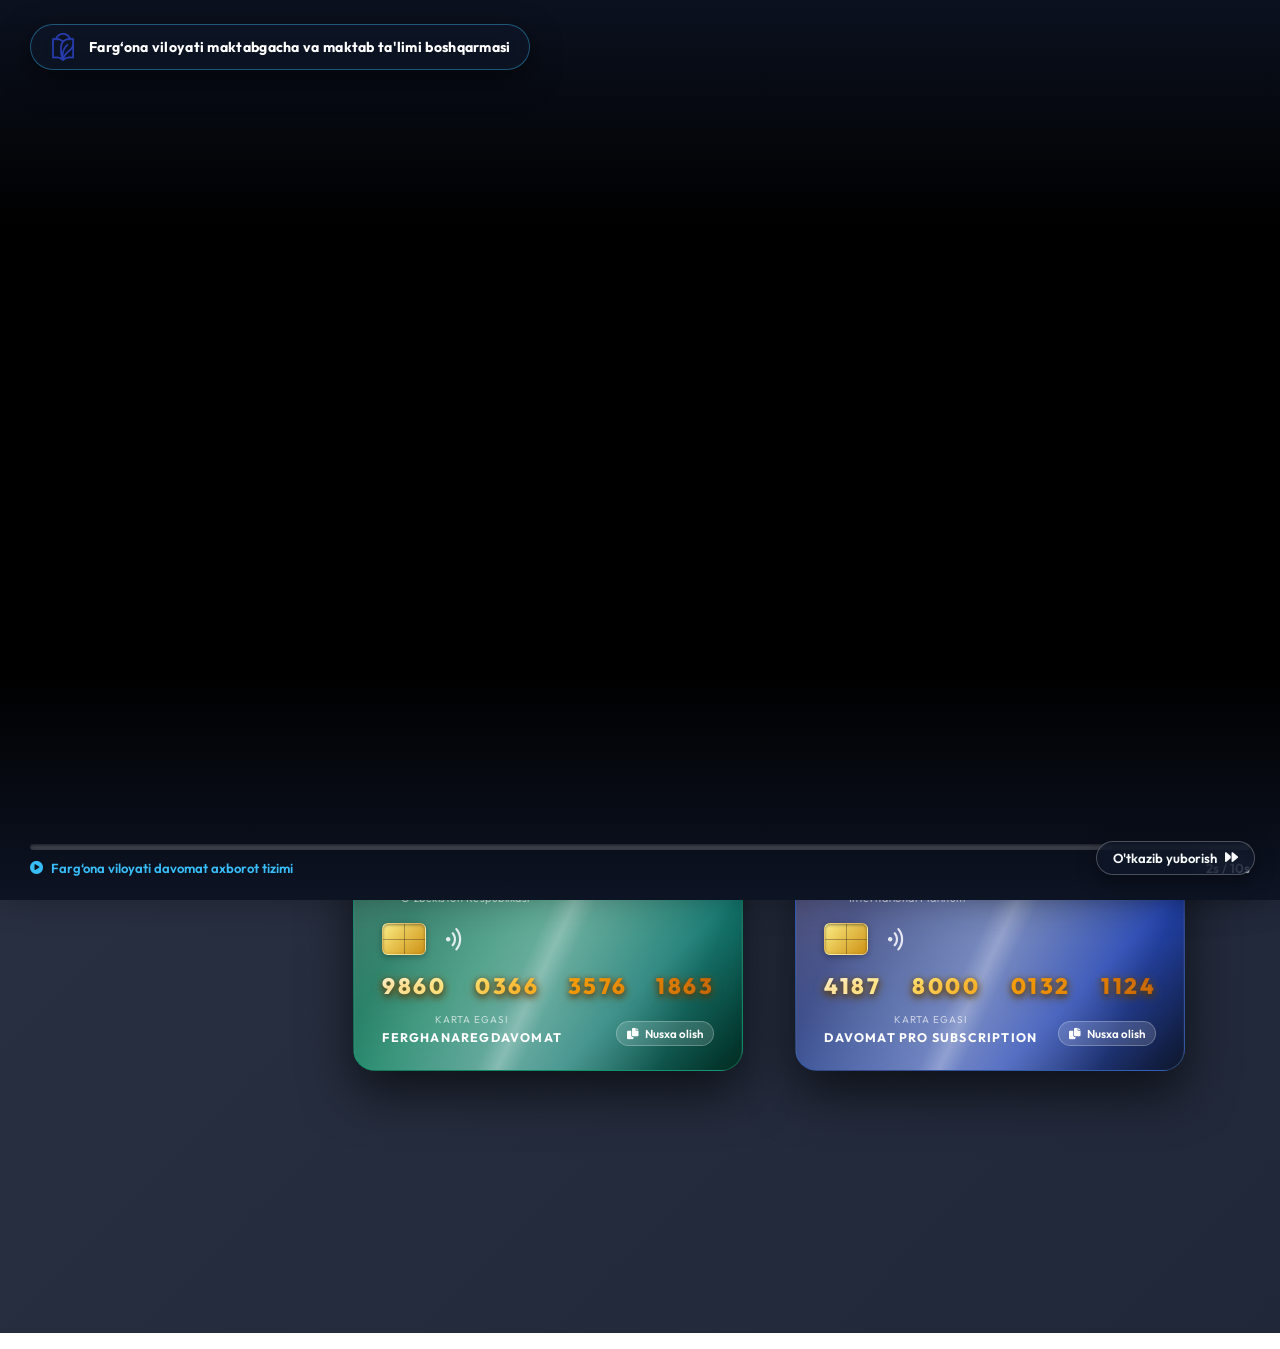
==== dashboard/index.html @ 22a769fe "Add files via upload" ====
<!DOCTYPE html>
<html lang="uz">

<head>
    <script src="https://telegram.org/js/telegram-web-app.js"></script>
    <script>(function(){if(localStorage.getItem('theme')==='light'){document.documentElement.classList.add('light-mode');}})();</script>
    <meta charset="UTF-8">
    <meta name="viewport" content="width=device-width, initial-scale=1.0">
    <title>Bosh sahifa - Farg‘ona VMMTB Davomat</title>
    <link rel="stylesheet" href="style.css?v=2.2">
    <link rel="manifest" href="manifest.json">
    <link href="https://fonts.googleapis.com/css2?family=Outfit:wght@300;400;600&display=swap" rel="stylesheet">
    <link rel="stylesheet" href="https://cdnjs.cloudflare.com/ajax/libs/font-awesome/6.0.0/css/all.min.css">
    <style>
        .hero-section {
            padding: 4rem 2rem;
            text-align: center;
            max-width: 1000px;
            margin: 0 auto;
        }

        .hero-title {
            font-size: 2.8rem;
            font-weight: 700;
            margin-bottom: 1.5rem;
            background: linear-gradient(135deg, var(--primary) 0%, #818cf8 100%);
            -webkit-background-clip: text;
            background-clip: text;
            -webkit-text-fill-color: transparent;
        }

        .hero-desc {
            font-size: 1.1rem;
            color: #94a3b8;
            max-width: 700px;
            margin: 0 auto 3rem;
            line-height: 1.6;
        }

        .action-cards {
            display: grid;
            grid-template-columns: repeat(auto-fit, minmax(300px, 1fr));
            gap: 2rem;
            margin-top: 2rem;
        }

        .card {
            background: rgba(255, 255, 255, 0.03);
            backdrop-filter: blur(20px);
            border: 1px solid rgba(255, 255, 255, 0.1);
            border-radius: 24px;
            padding: 2.5rem;
            text-decoration: none;
            color: white;
            transition: all 0.3s cubic-bezier(0.4, 0, 0.2, 1);
            display: flex;
            flex-direction: column;
            align-items: center;
            gap: 1.5rem;
        }

        .card:hover {
            transform: translateY(-10px);
            background: rgba(99, 102, 241, 0.1);
            border-color: #6366f1;
            box-shadow: 0 20px 40px rgba(0, 0, 0, 0.4);
        }

        .card i {
            font-size: 3rem;
            color: #6366f1;
        }

        .card h3 {
            font-size: 1.4rem;
        }

        .card p {
            font-size: 0.9rem;
            color: #94a3b8;
            text-align: center;
        }

        .btn-start {
            margin-top: auto;
            background: #6366f1;
            padding: 10px 20px;
            border-radius: 12px;
            font-weight: 600;
            font-size: 0.9rem;
        }

        /* 2026-2027 Academic Year Banner */
        .welcome-banner-container {
            max-width: 1050px;
            margin: 25px auto 10px;
            padding: 0 20px;
            position: relative;
            z-index: 10;
        }

        .welcome-banner {
            background: linear-gradient(135deg, rgba(30, 27, 75, 0.9) 0%, rgba(49, 46, 129, 0.85) 50%, rgba(88, 28, 135, 0.9) 100%);
            border: 1px solid rgba(168, 85, 247, 0.45);
            border-radius: 24px;
            padding: 26px 34px;
            display: flex;
            align-items: center;
            justify-content: space-between;
            gap: 25px;
            box-shadow: 0 20px 40px -15px rgba(99, 102, 241, 0.45), inset 0 1px 0 rgba(255, 255, 255, 0.2);
            backdrop-filter: blur(20px);
            -webkit-backdrop-filter: blur(20px);
            position: relative;
            overflow: hidden;
            animation: pulseGlow 4s ease-in-out infinite alternate;
        }

        .welcome-banner::before {
            content: '';
            position: absolute;
            top: -50%;
            left: -50%;
            width: 200%;
            height: 200%;
            background: radial-gradient(circle at center, rgba(236, 72, 153, 0.15) 0%, transparent 60%);
            pointer-events: none;
            z-index: 0;
        }

        @keyframes pulseGlow {
            0% {
                box-shadow: 0 20px 40px -15px rgba(99, 102, 241, 0.35);
                border-color: rgba(168, 85, 247, 0.45);
            }
            100% {
                box-shadow: 0 25px 50px -10px rgba(236, 72, 153, 0.55);
                border-color: rgba(236, 72, 153, 0.65);
            }
        }

        .banner-left {
            flex: 1;
            position: relative;
            z-index: 1;
        }

        .banner-badge {
            display: inline-flex;
            align-items: center;
            gap: 8px;
            background: linear-gradient(135deg, #f59e0b 0%, #d97706 100%);
            color: #1e1b4b;
            font-weight: 800;
            font-size: 0.78rem;
            letter-spacing: 1px;
            text-transform: uppercase;
            padding: 5px 14px;
            border-radius: 999px;
            margin-bottom: 12px;
            box-shadow: 0 4px 14px rgba(245, 158, 11, 0.4);
        }

        .banner-title {
            font-size: 1.95rem;
            font-weight: 800;
            color: #ffffff;
            margin: 0 0 10px;
            line-height: 1.25;
            letter-spacing: -0.5px;
        }

        .banner-title .gradient-text {
            background: linear-gradient(135deg, #a78bfa 0%, #f472b6 50%, #facc15 100%);
            -webkit-background-clip: text;
            background-clip: text;
            -webkit-text-fill-color: transparent;
        }

        .banner-subtitle {
            color: #cbd5e1;
            font-size: 0.98rem;
            line-height: 1.6;
            margin: 0;
            max-width: 650px;
        }

        .banner-right {
            display: flex;
            flex-direction: column;
            align-items: flex-end;
            gap: 14px;
            position: relative;
            z-index: 1;
        }

        .banner-stat-box {
            display: flex;
            align-items: center;
            gap: 12px;
            background: rgba(255, 255, 255, 0.08);
            border: 1px solid rgba(255, 255, 255, 0.15);
            padding: 10px 18px;
            border-radius: 16px;
            backdrop-filter: blur(10px);
        }

        .banner-stat-box .stat-icon {
            width: 38px;
            height: 38px;
            border-radius: 10px;
            background: linear-gradient(135deg, #6366f1, #ec4899);
            display: flex;
            align-items: center;
            justify-content: center;
            font-size: 1.1rem;
            color: white;
        }

        .banner-stat-box .stat-info {
            display: flex;
            flex-direction: column;
        }

        .banner-stat-box .stat-val {
            font-size: 0.95rem;
            font-weight: 700;
            color: #ffffff;
        }

        .banner-stat-box .stat-lbl {
            font-size: 0.75rem;
            color: #94a3b8;
        }

        .banner-btn {
            display: inline-flex;
            align-items: center;
            gap: 10px;
            background: linear-gradient(135deg, #6366f1 0%, #8b5cf6 100%);
            color: white;
            padding: 12px 24px;
            border-radius: 14px;
            font-weight: 700;
            font-size: 0.92rem;
            text-decoration: none;
            transition: all 0.3s cubic-bezier(0.4, 0, 0.2, 1);
            box-shadow: 0 10px 20px rgba(99, 102, 241, 0.35);
            white-space: nowrap;
        }

        .banner-btn:hover {
            transform: translateY(-2px) scale(1.02);
            box-shadow: 0 15px 30px rgba(99, 102, 241, 0.5);
            background: linear-gradient(135deg, #4f46e5 0%, #7c3aed 100%);
        }

        @media (max-width: 860px) {
            .welcome-banner {
                flex-direction: column;
                align-items: flex-start;
                padding: 22px 20px;
                gap: 18px;
            }
            .banner-right {
                width: 100%;
                flex-direction: row;
                justify-content: space-between;
                align-items: center;
            }
            .banner-title {
                font-size: 1.55rem;
            }
        }

        @media (max-width: 540px) {
            .banner-right {
                flex-direction: column;
                align-items: stretch;
            }
            .banner-btn {
                justify-content: center;
            }
        }
    </style>
</head>

<body class="page-index">
    <!-- =========================================================================
         YOUTUBE INTRO SPLASH SCREEN (SERVER TRAFIGI 0 KB - YOUTUBE CLOUD STREAM)
         ========================================================================= -->
    <div id="appIntroSplash" class="app-intro-splash">
        <div class="splash-video-wrapper">
            <iframe id="splashIntroVideo" class="splash-intro-video" 
                src="https://www.youtube.com/embed/PCvIPMIHqHk?autoplay=1&mute=1&controls=0&loop=1&playlist=PCvIPMIHqHk&playsinline=1&rel=0&modestbranding=1&enablejsapi=1" 
                title="Farg'ona Davomat Video" 
                frameborder="0" 
                allow="accelerometer; autoplay; clipboard-write; encrypted-media; gyroscope; picture-in-picture; web-share" 
                referrerpolicy="strict-origin-when-cross-origin" 
                allowfullscreen>
            </iframe>
            
            <div class="splash-video-overlay">
                <div class="splash-video-header">
                    <div class="splash-vmmtb-pill">
                        <img src="assets/vmmtb_logo.png" onerror="this.src='../assets/vmmtb_logo.png'" alt="VMMTB" class="splash-pill-logo">
                        <span data-i18n="sidebar_org_title">Farg‘ona viloyati maktabgacha va maktab ta'limi boshqarmasi</span>
                    </div>
                    <div class="splash-controls-group">
                        <button type="button" class="splash-ctrl-btn splash-skip-btn" onclick="finishSplashScreen()" title="O'tkazib yuborish">
                            <span>O'tkazib yuborish</span> <i class="fas fa-forward"></i>
                        </button>
                    </div>
                </div>

                <div class="splash-video-footer">
                    <div class="splash-video-progress-track">
                        <div id="splashVideoProgressBar" class="splash-video-progress-bar"></div>
                    </div>
                    <div class="splash-video-status">
                        <span id="splashVideoStatusText"><i class="fas fa-play-circle"></i> Farg‘ona viloyati davomat axborot tizimi</span>
                        <span id="splashVideoTimerText">0s / 10s</span>
                    </div>
                </div>
            </div>
        </div>
    </div>
    <!-- 1. FULL-WIDTH TOP NAVBAR (FULL SCREEN WIDTH) -->
        <!-- 1. TOP HEADER (68px) -->
        <!-- 1. TOP HEADER (68px, NO 3-LINES HAMBURGER) -->
    <header class="app-top-header" id="appTopHeader">
        <div class="top-header-left">
            <a href="index.html" class="header-brand">
                <img src="assets/logo.png" onerror="this.src='../assets/logo.png'" alt="Logo" class="header-logo">
                <div class="header-brand-info">
                    <span class="header-brand-title">DAVOMAT</span>
                    <span class="header-brand-sub">Farg‘ona VMMTB</span>
                </div>
            </a>
        </div>

        <div class="top-header-center">
            <div class="header-widget weather" id="weatherWidget"><i class="fas fa-cloud-sun"></i> <span>...</span></div>
            <div class="header-widget clock"><i class="fas fa-clock"></i> <span id="liveClock">00:00:00</span></div>
            <div class="header-widget countdown"><i class="fas fa-hourglass-half"></i> <span id="submissionTimer">00:00:00</span></div>
        </div>

        <div class="top-header-right">
            <!-- Bildirishnomalar (Notification Bell) -->
            <div class="notif-bell-container" id="notifBellContainer">
                <button class="notif-bell-btn" id="notifBellBtn" onclick="toggleNotifDropdown()" title="Bildirishnomalar">
                    <i class="fas fa-bell"></i>
                    <span class="notif-badge" id="notifBadge" style="display:none;"></span>
                </button>
                <div class="notif-dropdown" id="notifDropdown" style="display:none;">
                    <div class="notif-header">
                        <span><i class="fas fa-bullhorn" style="color:#818cf8; margin-right:6px;"></i> Bildirishnomalar</span>
                        <button class="notif-close-btn" onclick="closeNotifDropdown()">&times;</button>
                    </div>
                    <div class="notif-body" id="notifList">
                        <div class="notif-empty">Yangi xabarlar yo'q</div>
                    </div>
                </div>
            </div>
            <!-- 3 Languages Switcher: O‘zb (Lotin), Ўзб (Кирилл), Рус (Русский) -->
            <div class="lang-switcher">
                <button onclick="changeLang('uz')" class="lang-btn" id="uz_btn" title="O'zbekcha (Lotin)">O‘zb</button>
                <button onclick="changeLang('oz')" class="lang-btn" id="oz_btn" title="Ўзбекча (Кирилл)">Ўзб</button>
                <button onclick="changeLang('ru')" class="lang-btn" id="ru_btn" title="Русский">Рус</button>
            </div>
            <button onclick="toggleTheme()" class="theme-toggle-btn" title="Mavzu (Dark/Light)" style="background:rgba(255,255,255,0.08); border:none; color:#fff; width:38px; height:38px; border-radius:11px; cursor:pointer; display:flex; align-items:center; justify-content:center; transition:0.2s;">
                <i class="fas fa-moon"></i>
            </button>
            <div id="topHeaderAuthContainer">
                <a href="login.html" class="top-header-login-btn" id="topHeaderLoginBtn">
                    <i class="fas fa-sign-in-alt"></i> <span data-i18n="nav_login">Kirish</span>
                </a>
            </div>
        </div>
    </header>

    <!-- MOBILE BACKDROP -->
    <div class="mobile-sidebar-backdrop" id="mobileSidebarBackdrop" onclick="toggleSidebar()"></div>
    

    <!-- 2. SUB-HEADER LEFT SLIDEBAR (STARTS BELOW TOP HEADER) -->
        <!-- 2. SLIDEBAR / SIDEBAR -->
        <!-- FLOATING DOCK TOGGLE BUTTON (DOIMIY TURUVCHI SLIDEBAR TUGMASI) -->
    <button class="sidebar-floating-toggle-btn" id="sidebarFloatingBtn" onclick="toggleSidebar()" title="Menyuni ochish/yopish">
        <i class="fas fa-bars" id="sidebarFloatingIcon"></i>
    </button>

    <!-- 2. SLIDEBAR / SIDEBAR (NAVBARGA YOPISHMAGAN, AJRALIB TURUVCHI DOCK) -->
    <aside class="sidebar-slidebar" id="appSidebar">
        <!-- Slidebar Right Edge Collapse Button -->
        <button class="sidebar-edge-toggle-btn" id="sidebarEdgeToggleBtn" onclick="toggleSidebar()" title="Menyuni berkitish">
            <i class="fas fa-chevron-left" id="sidebarEdgeIcon"></i>
        </button>
        <!-- O'ZBEK MILLIY ISLIMIY NAQSH MEDALYONI -->
                <!-- VMMTB RASMIY LOGO VA BOSHQARMA NOMI -->
        <div class="sidebar-vmmtb-branding">
            <img src="assets/vmmtb_logo.png" onerror="this.src='../assets/vmmtb_logo.png'" alt="VMMTB" class="sidebar-vmmtb-logo">
            <div class="sidebar-vmmtb-title" data-i18n="sidebar_org_title">
                Farg‘ona viloyati maktabgacha va maktab ta'limi boshqarmasi
            </div>
        </div>



        <div class="sidebar-section-title" data-i18n="menu_main_section">Asosiy Bo'limlar</div>
        <div class="sidebar-menu-list">
            <a href="index.html" class="sidebar-nav-link active">
                <i class="fas fa-home" style="color:#60a5fa;"></i> <span class="sidebar-text" data-i18n="menu_home">Bosh Sahifa</span>
            </a>
            <a href="davomat.html" class="sidebar-nav-link ">
                <i class="fas fa-edit" style="color:#38bdf8;"></i> <span class="sidebar-text" data-i18n="menu_davomat">Davomat Kiritish</span>
            </a>
            <a href="xorij.html" class="sidebar-nav-link ">
                <i class="fas fa-globe" style="color:#06b6d4;"></i> <span class="sidebar-text" data-i18n="menu_xorij">Xorij Nazorati</span>
            </a>
            <a href="inspektor.html" class="sidebar-nav-link ">
                <i class="fas fa-user-shield" style="color:#f59e0b;"></i> <span class="sidebar-text" data-i18n="menu_inspektor">Inspektor Nazorati</span>
            </a>
            <a href="dashboard.html" class="sidebar-nav-link ">
                <i class="fas fa-chart-pie" style="color:#a855f7;"></i> <span class="sidebar-text" data-i18n="menu_dashboard">Dashboard</span>
            </a>
            
            <div class="sidebar-sub-menu" id="dashSubMenu" style="display: none;">
                <button class="sidebar-sub-item active" onclick="showTab('viloyat')" id="tab_viloyat"><i class="fas fa-city" style="color:#38bdf8;"></i> <span data-i18n="menu_viloyat_svod">Viloyat Svod</span></button>
                <button class="sidebar-sub-item" onclick="location.href='xarita.html'" id="tab_xarita"><i class="fas fa-map-location-dot" style="color:#10b981;"></i> <span data-i18n="menu_map">Xarita (SVG)</span></button>
                <button class="sidebar-sub-item" onclick="showTab('tuman')" id="tab_tuman"><i class="fas fa-school" style="color:#a855f7;"></i> <span data-i18n="menu_tuman_svod">Tuman Svod</span></button>
                <button class="sidebar-sub-item" onclick="showTab('students')" id="tab_students"><i class="fas fa-users" style="color:#ef4444;"></i> <span data-i18n="menu_students">Sababsizlar</span></button>
                <button class="sidebar-sub-item" onclick="showTab('recent')" id="tab_recent"><i class="fas fa-bolt" style="color:#f59e0b;"></i> <span data-i18n="menu_live">Jonli Monitor</span></button>
                <button class="sidebar-sub-item" onclick="showTab('analysis')" id="tab_analysis"><i class="fas fa-chart-line" style="color:#8b5cf6;"></i> <span data-i18n="menu_analysis">Tahlil & Grafika</span></button>
                <button class="sidebar-sub-item" onclick="showTab('parents')" id="tab_parents"><i class="fas fa-user-friends" style="color:#ec4899;"></i> <span data-i18n="menu_parents">Ota-onalar Nazorati</span></button>
                <button class="sidebar-sub-item" onclick="showTab('ranking')" id="tab_ranking"><i class="fas fa-trophy" style="color:#f59e0b;"></i> <span data-i18n="menu_ranking">MMIBDO‘‘ Reyting</span></button>
                <button class="sidebar-sub-item" onclick="showTab('profile')" id="tab_profile"><i class="fas fa-user-cog" style="color:#94a3b8;"></i> <span data-i18n="menu_profile">Profil</span></button>
            </div>
        </div>

        <div class="sidebar-section-title" data-i18n="menu_system_section">Boshqaruv & Tizim</div>
        <div class="sidebar-menu-list">
            <a href="admin.html" class="sidebar-nav-link ">
                <i class="fas fa-sliders" style="color:#ec4899;"></i> <span class="sidebar-text" data-i18n="menu_admin">Admin Panel</span>
            </a>
            <a href="oferta.html" class="sidebar-nav-link ">
                <i class="fas fa-file-signature" style="color:#facc15;"></i> <span class="sidebar-text" data-i18n="menu_oferta">Ommaviy Oferta</span>
            </a>
            <a href="about.html?tab=hujjatlar" class="sidebar-nav-link">
                <i class="fas fa-file-contract" style="color:#c084fc;"></i> <span class="sidebar-text" data-i18n="menu_docs">Me'yoriy Hujjatlar</span>
            </a>
            <a href="about.html" class="sidebar-nav-link ">
                <i class="fas fa-info-circle" style="color:#94a3b8;"></i> <span class="sidebar-text" data-i18n="menu_about">Biz Haqimizda</span>
            </a>
        </div>
    </aside>

    <!-- 3. MOBILE BOTTOM NAVIGATION -->
    <nav class="mobile-bottom-nav">
        <a href="index.html" class="mobile-bottom-item active"><i class="fas fa-home"></i><span>Asosiy</span></a>
        <a href="davomat.html" class="mobile-bottom-item "><i class="fas fa-edit"></i><span>Davomat</span></a>
        <a href="dashboard.html" class="mobile-bottom-item "><i class="fas fa-chart-pie"></i><span>Dashboard</span></a>
        <a href="inspektor.html" class="mobile-bottom-item "><i class="fas fa-user-shield"></i><span>Inspektor</span></a>
        <a href="javascript:void(0)" onclick="toggleSidebar()" class="mobile-bottom-item"><i class="fas fa-bars"></i><span>Menyu</span></a>
    </nav>
    
    <!-- ASOSIY KONTENT MAYDONI (MAIN VIEWPORT) -->
        <!-- ASOSIY KONTENT: IXCHAM VA SHUKUHZOR BOSH SAHIFA -->
        <!-- ASOSIY KONTENT: NOODATIY SHUKUHZOR BOSH SAHIFA VA REAL PLASTIK KARTALAR -->
        <!-- ASOSIY KONTENT: NOODATIY SHUKUHZOR BOSH SAHIFA, YUQORIDA STATISTIKA, PASTDA KARTALAR -->
    <main class="main-content-wrapper app-main-viewport">
        <div class="home-compact-container">

            <!-- DAVLATIMIZ RAHBARINING ILM VA TA'LIM HAQIDAGI HISTIK SO'ZLARI -->
                        <!-- DAVLATIMIZ RAHBARINING ILM VA TA'LIM HAQIDAGI TARIXIY SO'ZLARI (BAYROQ HILPIRASHI VA RASMIY GERB) -->
                        <!-- DAVLATIMIZ RAHBARINING ILM VA TA'LIM HAQIDAGI TARIXIY SO'ZLARI (RASMIY FOTO VA SHISHASIMON FON) -->
                        <!-- DAVLATIMIZ RAHBARINING ILM VA TA'LIM HAQIDAGI TARIXIY SO'ZLARI (30-SEKUNDLIK SIKL VA SHISHASIMON FON) -->
            <div class="president-quote-card" id="presidentQuoteCard" style="margin-top: 15px; margin-bottom: 25px;">
                <div class="president-portrait-frame">
                    <img src="assets/president_mirziyoyev.png" onerror="this.src='../assets/president_mirziyoyev.png'" alt="Shavkat Mirziyoyev" class="president-portrait-img">
                </div>
                <div class="president-quote-body">
                    <div class="president-quote-header-wrap">
                        <span class="president-quote-badge-title" id="presidentQuoteCategoryTitle">
                            <i class="fas fa-quote-left" style="color:#38bdf8;"></i> <span id="presidentQuoteTitle">Ilm — Taraqqiyot Poydevori</span>
                        </span>
                        <div class="quote-indicator-dots" id="quoteIndicatorDots">
                            <span class="quote-dot active" onclick="switchPresidentQuote(0)"></span>
                            <span class="quote-dot" onclick="switchPresidentQuote(1)"></span>
                            <span class="quote-dot" onclick="switchPresidentQuote(2)"></span>
                        </div>
                    </div>
                    <p class="president-quote-text" id="presidentQuoteText" data-i18n="president_quote_home">
                        «Biz yangi O‘zbekistonni barpo etishda faqat va faqat ilmga, ta’limga tayanamiz. Dunyoda ilmdan boshqa najot yo‘q va bo‘lishi ham mumkin emas!»
                    </p>
                    <div class="president-quote-meta">
                        <span class="president-author-name" data-i18n="president_author">— Shavkat Mirziyoyev</span>
                        
                    </div>
                </div>
            </div>

            

            <!-- Asosiy Sarlavha -->
            <h1 class="home-title" data-i18n="hero_title">
                Farg'ona Viloyati Davomat Nazorati Portali
            </h1>

            <p class="home-subtitle" data-i18n="hero_desc">
                Maktabgacha va maktab ta'limi boshqarmasi tasarrufidagi barcha umumiy o'rta ta'lim muassasalarida o'quvchilar davomatini real vaqt rejimida yagona axborot tizimida monitoring qilish va tahlil etish platformasi.
            </p>

            <!-- Asosiy Harakat Tugmalari (CTA) -->
            <div class="home-action-buttons">
                <a href="davomat.html" class="home-primary-btn" title="Bugungi davomatni tezkor kiritish">
                    <i class="fas fa-bolt"></i>
                    <span data-i18n="btn_quick_davomat">Tezkor Davomat Kiritish</span>
                </a>
                <a href="dashboard.html" class="home-secondary-btn" title="Viloyat va tumanlar umumiy svodini ko'rish">
                    <i class="fas fa-chart-pie"></i>
                    <span data-i18n="btn_view_dashboard">Viloyat Svodini Ko'rish</span>
                </a>
                <a href="xarita.html" class="home-map-btn" title="19 ta tuman va shaharlar interaktiv xaritasi">
                    <i class="fas fa-map-location-dot"></i>
                    <span data-i18n="menu_map">Viloyat Xaritasi</span>
                </a>
            </div>

            <!-- 2. STATISTIK MA'LUMOTLAR YUQORIDA (KARTALARDAN OLDIN) -->
            <div class="home-stats-strip" style="margin-top: 10px; margin-bottom: 35px;">
                <div class="home-stat-box">
                    <div class="home-stat-icon-wrap" style="background: rgba(56, 189, 248, 0.15); color: #38bdf8;">
                        <i class="fas fa-city"></i>
                    </div>
                    <div class="home-stat-meta">
                        <div class="home-stat-value">19 ta</div>
                        <div class="home-stat-label" data-i18n="stat_districts">Tuman va Shahar</div>
                    </div>
                </div>

                <div class="home-stat-box">
                    <div class="home-stat-icon-wrap" style="background: rgba(168, 85, 247, 0.15); color: #c084fc;">
                        <i class="fas fa-school"></i>
                    </div>
                    <div class="home-stat-meta">
                        <div class="home-stat-value">960+</div>
                        <div class="home-stat-label" data-i18n="stat_schools">Umumta'lim Maktabi</div>
                    </div>
                </div>

                <div class="home-stat-box">
                    <div class="home-stat-icon-wrap" style="background: rgba(16, 185, 129, 0.15); color: #34d399;">
                        <i class="fas fa-user-graduate"></i>
                    </div>
                    <div class="home-stat-meta">
                        <div class="home-stat-value">700,000+</div>
                        <div class="home-stat-label" data-i18n="stat_students">Jami O'quvchilar</div>
                    </div>
                </div>

                <div class="home-stat-box">
                    <div class="home-stat-icon-wrap" style="background: rgba(245, 158, 11, 0.15); color: #fbbf24;">
                        <i class="fas fa-chart-line"></i>
                    </div>
                    <div class="home-stat-meta">
                        <div class="home-stat-value">98.4%</div>
                        <div class="home-stat-label" data-i18n="stat_avg">O'rtacha Qatnashish</div>
                    </div>
                </div>
            </div>

            <!-- 3. REALISTIK ANIMATSIYALI PLASTIK TO'LOV KARTALARI (PASTDA) -->
            <div class="cards-section-container">
                <div class="cards-section-title">
                    <i class="fas fa-credit-card" style="color: #f59e0b;"></i>
                    <span data-i18n="cards_section_title">Tizim Obunasi va To'lov Uchun Rasmiy Bank Kartalari</span>
                    <small style="display:block; font-size:0.82rem; color:#94a3b8; font-weight:normal; margin-top:4px;" data-i18n="cards_section_desc">
                        (Karta raqami ustiga bosing — raqamdan avtomatik nusxa olinadi)
                    </small>
                </div>

                <div class="cards-grid">
                    <!-- HUMO PLASTIC CARD (BANK KARTASI) -->
                    <div class="plastic-card humo-card" onclick="copyCardNumber('9860036635761863', 'HUMO Bank Kartasi')" title="Nusxa olish uchun bosing">
                        <div class="card-glass-shine"></div>
                        <div class="card-top-row">
                            <div class="card-bank-info">
                                <span class="bank-badge-title"><i class="fas fa-landmark"></i> <span data-i18n="card_bank_badge">BANK KARTASI</span></span>
                                <span class="card-type-sub" data-i18n="card_country">O'zbekiston Respublikasi</span>
                            </div>
                            <div class="card-system-logo">
                                <span class="humo-logo-text">HUMO</span>
                            </div>
                        </div>

                        <div class="card-chip-row">
                            <div class="emv-chip gold-chip">
                                <div class="chip-line"></div>
                                <div class="chip-line"></div>
                            </div>
                            <i class="fas fa-wifi contactless-icon"></i>
                        </div>

                        <!-- OLTIN RANGLI KARTA RAQAMI -->
                        <div class="card-number-gold">
                            <span>9860</span>
                            <span>0366</span>
                            <span>3576</span>
                            <span>1863</span>
                        </div>

                        <div class="card-bottom-row">
                            <div class="card-holder-col">
                                <span class="card-label" data-i18n="card_holder_label">KARTA EGASI</span>
                                <span class="card-holder-name">FERGHANAREGDAVOMAT</span>
                            </div>
                            <div class="card-copy-badge">
                                <i class="fas fa-copy"></i> <span data-i18n="card_copy_btn">Nusxa olish</span>
                            </div>
                        </div>
                    </div>

                    <!-- VISA PLASTIC CARD (BANK KARTASI) -->
                    <div class="plastic-card visa-card" onclick="copyCardNumber('4187800001321124', 'VISA Bank Kartasi')" title="Nusxa olish uchun bosing">
                        <div class="card-glass-shine"></div>
                        <div class="card-top-row">
                            <div class="card-bank-info">
                                <span class="bank-badge-title"><i class="fas fa-globe-americas"></i> <span data-i18n="card_bank_badge">BANK KARTASI</span></span>
                                <span class="card-type-sub">International Platinum</span>
                            </div>
                            <div class="card-system-logo">
                                <span class="visa-logo-text">VISA</span>
                            </div>
                        </div>

                        <div class="card-chip-row">
                            <div class="emv-chip gold-chip">
                                <div class="chip-line"></div>
                                <div class="chip-line"></div>
                            </div>
                            <i class="fas fa-wifi contactless-icon"></i>
                        </div>

                        <!-- OLTIN RANGLI KARTA RAQAMI -->
                        <div class="card-number-gold">
                            <span>4187</span>
                            <span>8000</span>
                            <span>0132</span>
                            <span>1124</span>
                        </div>

                        <div class="card-bottom-row">
                            <div class="card-holder-col">
                                <span class="card-label" data-i18n="card_holder_label">KARTA EGASI</span>
                                <span class="card-holder-name">DAVOMAT PRO SUBSCRIPTION</span>
                            </div>
                            <div class="card-copy-badge">
                                <i class="fas fa-copy"></i> <span data-i18n="card_copy_btn">Nusxa olish</span>
                            </div>
                        </div>
                    </div>
                </div>
            </div>
        </div>
    </main>
    
    
    <!-- 3. SMOOTH SCROLLING MARQUEE TICKER (AYLANUVCHI SARIQ LENTALI TEST REJIM) -->
    <div class="app-system-test-banner" id="testModeBanner">
        <div class="test-banner-marquee-track">
            <div class="test-banner-marquee-content">
                <span><i class="fas fa-exclamation-triangle"></i> DIQQAT: TIZIM HOZIRDA TEST REJIMIDA ISHLAMOQDA! BARCHA KIRITILGAN MA'LUMOTLAR SINOV XARAKTERIGA EGA &bull; FERGHANAREGDAVOMAT 2026 &bull; BARCHA TIZIMLAR TEST VA MONITORING JARAYONIDA</span>
                <span><i class="fas fa-exclamation-triangle"></i> DIQQAT: TIZIM HOZIRDA TEST REJIMIDA ISHLAMOQDA! BARCHA KIRITILGAN MA'LUMOTLAR SINOV XARAKTERIGA EGA &bull; FERGHANAREGDAVOMAT 2026 &bull; BARCHA TIZIMLAR TEST VA MONITORING JARAYONIDA</span>
            </div>
        </div>
        <button onclick="document.getElementById('testModeBanner').style.display='none'" class="banner-close-btn" title="Yopish">&times;</button>
    </div>

    <!-- 4. KENGAYTIRILGAN TO'LIQ FOOTER (MANZIL, TELEFON, UZINFOCOM VA BETWEEN US HAMKOR) -->
    <footer class="app-sticky-footer" id="appStickyFooter">
        <div class="footer-col-left">
            <img src="assets/logo.png" onerror="this.src='../assets/logo.png'" alt="Logo" class="footer-org-logo">
            <div class="footer-org-details">
                <div class="footer-org-title">Ferghanaregdavomat &bull; Farg‘ona VMMTB</div>
                <div class="footer-org-sub">
                    <i class="fas fa-map-marker-alt" style="color:#ef4444;"></i> Farg'ona sh., Dodxox ko'chasi, 2-uy &bull; 
                    <i class="fas fa-phone-alt" style="color:#38bdf8;"></i> +998 91 328 44 00</div>
            </div>
        </div>

        <div class="footer-col-center">
            <div class="footer-uzinfocom-badge">
                <i class="fas fa-shield-alt"></i>
                <span data-i18n="footer_uzinfocom">UZINFOCOM tomonidan nazoratdan o‘tgan</span>
            </div>
            <span class="footer-copy" data-i18n="footer_copy">&copy; 2026 Farg‘ona VMMTB. Barcha huquqlar himoyalangan.</span>
        </div>

        <div class="footer-col-right">
            <span class="footer-partner-label" data-i18n="footer_partner">Rasmiy hamkor:</span>
            <a href="https://t.me/between_us_team" target="_blank" class="footer-partner-box" title="Between Us rasmiy telegram kanali">
                <img src="assets/partners/between_us_1.png" onerror="this.src='../assets/partners/between_us_1.png'" alt="Between Us" class="footer-partner-logo">
                <span class="footer-partner-name">Between Us Team</span>
            </a>
        </div>
    </footer>
    <script src="script.js?v=4"></script>
    <script src="promo-widget.js"></script>
</body>

</html>
---- dashboard/style.css ----
:root {
    --primary: #6366f1;
    --primary-hover: #4f46e5;
    --secondary: #ec4899;
    --bg-gradient: linear-gradient(135deg, #0f172a 0%, #1e1b4b 100%);
    --glass-bg: rgba(255, 255, 255, 0.05);
    --glass-border: rgba(255, 255, 255, 0.1);
    --text-main: #f8fafc;
    --text-muted: #94a3b8;
    --success: #10b981;
}

html.light-mode {
    --bg-gradient: linear-gradient(135deg, #f8fafc 0%, #e2e8f0 100%);
    --glass-bg: rgba(255, 255, 255, 0.7);
    --glass-border: rgba(0, 0, 0, 0.1);
    --text-main: #0f172a;
    --text-muted: #475569;
}

html.light-mode body {
    background: #f1f5f9;
    color: var(--text-main);
    background-image: none;
    /* Remove dark logo background */
}
* {
    margin: 0;
    padding: 0;
    box-sizing: border-box;
    font-family: 'Outfit', sans-serif;
}

body {
    background: #0f172a;
    background-image: none; /* Removed logo.png */
    min-height: 100vh;
    display: flex;
    flex-direction: column;
    justify-content: flex-start;
    align-items: center;
    overflow-x: hidden;
    color: var(--text-main);
    padding-top: 140px;
}

img { max-width: 100%; height: auto; }
.nav-logo, .logo, 
.hero-logo {
    width: 120px !important;
    height: 120px !important;
    object-fit: contain;
    margin: 0 auto 1.5rem;
    display: block;
    filter: drop-shadow(0 0 15px rgba(99, 102, 241, 0.4));
}
.nav-icon-container img {
    width: 24px !important;
    height: 24px !important;
    object-fit: contain;
}

.nav-icon-container, .nav-icon-container img { width: 45px !important; height: 45px !important; max-width: 45px !important; max-height: 45px !important; }
/* Widgets Bar */
.top-widgets-bar {
    position: fixed;
    top: 0;
    left: 0;
    width: 100%;
    height: 40px;
    background: #0f172a;
    display: flex;
    justify-content: flex-start;
    align-items: center;
    padding: 0 40px;
    gap: 2rem;
    z-index: 1100;
    border-bottom: 1px solid rgba(255, 255, 255, 0.05);
}

.widget-item {
    font-size: 0.8rem;
    color: #94a3b8;
    display: flex;
    align-items: center;
    gap: 8px;
}

.widget-item i {
    color: var(--primary);
}

.widget-item.weather span {
    color: #facc15;
}

.widget-item.countdown span {
    color: #f87171;
    font-weight: 600;
}

.login-mini-btn {
    background: #6366f1;
    color: white;
    border: none;
    padding: 4px 12px;
    border-radius: 6px;
    font-size: 0.75rem;
    font-weight: 600;
    cursor: pointer;
    transition: 0.3s;
    margin-left: 20px;
}

.login-mini-btn:hover {
    background: #4f46e5;
}

.source-links {
    display: flex;
    gap: 15px;
    margin-left: auto;
    margin-right: 20px;
}

.source-link {
    color: #94a3b8;
    text-decoration: none;
    font-size: 0.75rem;
    text-transform: uppercase;
    letter-spacing: 0.5px;
}

.nav-right {
    display: flex;
    gap: 1.5rem;
    margin-left: auto;
}



.nav-link:hover,
.nav-link.active {
    color: var(--primary);
    border-bottom-color: var(--primary);
}

.nav-controls {
    display: flex;
    align-items: center;
    gap: 15px;
    margin-right: 20px;
    padding-right: 20px;
    border-right: 1px solid rgba(255, 255, 255, 0.1);
}

.icon-btn {
    background: none;
    border: none;
    color: var(--text-muted);
    font-size: 1.1rem;
    cursor: pointer;
    transition: 0.3s;
}

.icon-btn:hover {
    color: var(--primary);
}

.lang-select {
    background: rgba(255, 255, 255, 0.05);
    border: 1px solid rgba(255, 255, 255, 0.1);
    color: white;
    padding: 2px 5px;
    border-radius: 4px;
    font-size: 0.75rem;
    cursor: pointer;
}

/* Background Blobs */
.background-blobs {
    position: fixed;
    top: 0;
    left: 0;
    width: 100%;
    height: 100%;
    z-index: -2;
    filter: blur(80px);
}

.blob {
    position: absolute;
    width: 300px;
    height: 300px;
    border-radius: 50%;
    opacity: 0.2;
}

.blob-1 {
    background: var(--primary);
    top: 10%;
    left: 15%;
    animation: move 20s infinite alternate;
}

.blob-2 {
    background: var(--secondary);
    bottom: 15%;
    right: 10%;
    animation: move 25s infinite alternate-reverse;
}

.blob-3 {
    background: #06b6d4;
    top: 40%;
    left: 50%;
    animation: move 30s infinite alternate;
}

@keyframes move {
    from {
        transform: translate(0, 0);
    }

    to {
        transform: translate(100px, 150px);
    }
}

.container {
    width: 95%;
    max-width: 650px;
    background: var(--glass-bg);
    backdrop-filter: blur(20px);
    border: 1px solid var(--glass-border);
    border-radius: 24px;
    padding: 2rem;
    box-shadow: 0 25px 50px -12px rgba(0, 0, 0, 0.5);
    position: relative;
    overflow: hidden;
    margin: 2rem 0 4rem;
}

header {
    margin-bottom: 2.5rem;
}

.logo-container {
    display: flex;
    align-items: center;
    gap: 1rem;
    margin-bottom: 2rem;
}

.form-logo {
    width: 50px;
    height: 50px;
    object-fit: contain;
    border-radius: 50%;
    background: white;
    box-shadow: 0 0 15px rgba(99, 102, 241, 0.3);
}

.logo-text h1 {
    font-size: 1.5rem;
    font-weight: 600;
}

.logo-text span {
    font-size: 0.85rem;
    color: var(--text-muted);
}

/* Progress Bar */
.progress-container {
    height: 4px;
    background: rgba(255, 255, 255, 0.1);
    position: relative;
    border-radius: 10px;
}

.progress-bar {
    position: absolute;
    height: 100%;
    width: 25%;
    background: linear-gradient(to right, var(--primary), var(--secondary));
    border-radius: 10px;
    transition: width 0.4s ease;
}

.steps {
    display: flex;
    justify-content: space-between;
    position: relative;
    top: -15px;
}

.step {
    width: 34px;
    height: 34px;
    background: #1e293b;
    border: 2px solid rgba(255, 255, 255, 0.1);
    border-radius: 50%;
    display: flex;
    justify-content: center;
    align-items: center;
    font-size: 0.9rem;
    font-weight: 600;
    transition: all 0.3s ease;
}

.step.active {
    background: var(--primary);
    border-color: var(--primary);
    box-shadow: 0 0 15px rgba(99, 102, 241, 0.5);
}

.step.completed {
    background: var(--success);
    border-color: var(--success);
}

/* Form Styles */
.form-step {
    display: none;
    animation: fadeIn 0.5s ease;
}

.form-step.active {
    display: block;
}

.input-group label {
    display: block;
    font-size: 0.9rem;
    font-weight: 500;
    margin-bottom: 8px;
    color: rgba(255, 255, 255, 0.9);
}

.input-group input,
.input-group select {
    width: 100%;
    padding: 12px 16px;
    background: rgba(255, 255, 255, 0.05);
    border: 1px solid rgba(255, 255, 255, 0.1);
    border-radius: 12px;
    color: white;
    font-family: inherit;
    font-size: 1rem;
    transition: all 0.3s ease;
}

.input-group select {
    background: rgba(255, 255, 255, 0.8) !important;
    color: #000 !important;
    font-weight: 600;
}

.input-group select option {
    background: white;
    color: black;
}

@keyframes fadeIn {
    from {
        opacity: 0;
        transform: translateY(10px);
    }

    to {
        opacity: 1;
        transform: translateY(0);
    }
}

h2 {
    font-size: 1.25rem;
    margin-bottom: 1.5rem;
    display: flex;
    align-items: center;
    gap: 0.75rem;
    color: var(--primary);
}

.input-group {
    margin-bottom: 1.5rem;
}

/* User Profile Badge */
.user-badge {
    display: flex;
    align-items: center;
    gap: 12px;
    padding: 6px 16px;
    background: rgba(255, 255, 255, 0.05);
    border: 1px solid rgba(255, 255, 255, 0.1);
    border-radius: 50px;
    color: white;
    font-size: 13px;
    transition: 0.3s;
}

.user-badge i {
    font-size: 18px;
    color: var(--primary);
}

.user-badge.guest {
    background: rgba(148, 163, 184, 0.1);
    color: #94a3b8;
}

.user-badge.guest i {
    color: #94a3b8;
}

.user-badge.superadmin {
    background: linear-gradient(135, rgba(99, 102, 241, 0.2), rgba(139, 92, 246, 0.2));
    border-color: rgba(99, 102, 241, 0.3);
}

.user-details {
    display: flex;
    flex-direction: column;
    text-align: left;
}

.user-name {
    font-weight: 700;
    line-height: 1.2;
}

.user-role {
    font-size: 10px;
    text-transform: uppercase;
    letter-spacing: 0.5px;
    opacity: 0.7;
}

label {
    display: block;
    font-size: 0.9rem;
    color: var(--text-muted);
    margin-bottom: 0.5rem;
}

input,
select {
    width: 100%;
    padding: 0.85rem 1rem;
    background: rgba(255, 255, 255, 0.05);
    border: 1px solid rgba(255, 255, 255, 0.1);
    border-radius: 12px;
    color: var(--text-main);
    font-size: 1rem;
    outline: none;
    transition: all 0.3s ease;
}

.input-row,
.input-grid {
    display: grid;
    gap: 1rem;
}

.input-row {
    grid-template-columns: 1fr 1fr;
}

.input-grid {
    grid-template-columns: 1fr 1fr;
}

.divider {
    font-size: 0.8rem;
    text-transform: uppercase;
    letter-spacing: 1px;
    color: var(--text-muted);
    margin: 1.5rem 0 1rem;
    display: flex;
    align-items: center;
    gap: 10px;
}

.divider::after {
    content: '';
    flex: 1;
    height: 1px;
    background: rgba(255, 255, 255, 0.1);
}

.navigation-buttons {
    display: flex;
    justify-content: flex-end;
    gap: 1rem;
    margin-top: 2rem;
}

.btn {
    padding: 0.85rem 1.5rem;
    border-radius: 12px;
    border: none;
    font-size: 1rem;
    font-weight: 600;
    cursor: pointer;
    transition: all 0.3s ease;
    display: flex;
    align-items: center;
    gap: 0.5rem;
}

.btn-next {
    background: var(--primary);
    color: white;
}

.btn-next:hover {
    background: var(--primary-hover);
    transform: translateY(-2px);
}

.btn-prev {
    background: rgba(255, 255, 255, 0.1);
    color: var(--text-main);
}

.btn-submit {
    background: var(--secondary);
    color: white;
    width: 100%;
    justify-content: center;
}

/* Footer */
footer {
    width: 100%;
    background: rgba(15, 23, 42, 0.95);
    border-top: 1px solid var(--glass-border);
    padding: 1.5rem 0 1rem;
    margin-top: auto;
}

.footer-content {
    max-width: 1200px;
    margin: 0 auto;
    padding: 0 2rem;
    display: grid;
    grid-template-columns: repeat(auto-fit, minmax(200px, 1fr));
    gap: 2rem;
    text-align: left;
}

.footer-section h4 {
    color: var(--primary);
    margin-bottom: 1rem;
    font-size: 1.1rem;
}

.footer-section p {
    color: var(--text-muted);
    font-size: 0.85rem;
    line-height: 1.5;
}

/* Standard App Download Section */
.app-download-section {
    padding: 40px 20px;
    background: linear-gradient(to bottom, transparent, rgba(99, 102, 241, 0.03));
    border-top: 1px solid rgba(255, 255, 255, 0.05);
    text-align: center;
    margin-top: 40px;
}

.app-download-content h2 {
    font-size: 2.2rem;
    margin-bottom: 15px;
    background: linear-gradient(135deg, var(--primary) 0%, #818cf8 100%);
    -webkit-background-clip: text;
    background-clip: text;
    -webkit-text-fill-color: transparent;
}

.app-download-content p {
    color: #94a3b8;
    max-width: 600px;
    margin: 0 auto 30px;
    font-size: 1.1rem;
}

.app-store-btns {
    display: flex;
    justify-content: center;
    gap: 20px;
    flex-wrap: wrap;
}

.store-btn,
.store-btn i,
.store-btn div,
.store-btn span,
.store-btn small,
.store-btn strong {
    color: #ffffff !important;
}

.store-btn {
    display: flex;
    align-items: center;
    gap: 12px;
    background: #1e293b;
    padding: 12px 24px;
    border-radius: 14px;
    border: 1px solid rgba(255, 255, 255, 0.2);
    transition: all 0.3s cubic-bezier(0.4, 0, 0.2, 1);
    min-width: 195px;
    text-decoration: none !important;
}

.store-btn:hover {
    background: #334155;
    transform: translateY(-4px);
    border-color: var(--primary);
    box-shadow: 0 12px 24px rgba(0, 0, 0, 0.4);
}

.store-btn i {
    font-size: 2.2rem;
    filter: drop-shadow(0 0 4px rgba(255, 255, 255, 0.1));
}

.store-btn .btn-text {
    text-align: left;
    display: flex;
    flex-direction: column;
}

.store-btn .btn-text small,
.store-btn .btn-text span {
    display: block;
    font-size: 0.75rem;
    opacity: 0.9;
    line-height: 1;
}

.store-btn .btn-text strong {
    font-size: 1.15rem;
    font-weight: 700;
    line-height: 1.2;
}

.install-trigger {
    display: none;
    /* Only show via JS */
}

/* Minimal Language Switcher */
.lang-switcher {
    display: flex;
    background: rgba(255, 255, 255, 0.05);
    padding: 3px;
    border-radius: 12px;
    border: 1px solid rgba(255, 255, 255, 0.1);
    position: relative;
    gap: 2px;
}

.lang-btn {
    border: none !important;
    padding: 6px 14px !important;
    border-radius: 9px !important;
    cursor: pointer;
    font-size: 12px;
    font-weight: 700;
    color: #94a3b8;
    background: transparent !important;
    transition: all 0.25s cubic-bezier(0.4, 0, 0.2, 1);
    display: flex;
    align-items: center;
    justify-content: center;
    min-width: 45px;
    text-transform: uppercase;
}

.lang-btn:hover {
    color: #fff;
    background: rgba(255, 255, 255, 0.05) !important;
}

.lang-btn.active {
    background: var(--primary) !important;
    color: #fff !important;
    box-shadow: 0 4px 12px rgba(99, 102, 241, 0.3);
}

.lang-btn img {
    display: none;
    /* Remove flags */
}

/* Working Hours Section */
.working-hours-card {
    background: rgba(255, 255, 255, 0.03);
    border: 1px solid rgba(255, 255, 255, 0.08);
    border-radius: 20px;
    padding: 30px;
    margin-top: 40px;
}

.working-hours-grid {
    display: grid;
    grid-template-columns: repeat(auto-fit, minmax(280px, 1fr));
    gap: 20px;
    margin-top: 20px;
}

.hours-item {
    padding: 15px;
    background: rgba(255, 255, 255, 0.02);
    border-radius: 12px;
    border-left: 3px solid var(--primary);
}

.profile-info p {
    margin: 4px 0;
    font-size: 0.85rem;
    display: flex;
    align-items: center;
    gap: 8px;
}

.profile-info .work-tag {
    font-size: 0.75rem;
    color: #94a3b8;
    background: rgba(255, 255, 255, 0.05);
    padding: 2px 8px;
    border-radius: 10px;
    margin-top: 5px;
    display: inline-block;
}

/* Footer Improvements */
footer {
    padding: 60px 20px 30px;
    border-top: 1px solid rgba(255, 255, 255, 0.05);
}

.footer-bottom {
    max-width: 1200px;
    margin: 1.5rem auto 0;
    padding: 1rem 2rem 0;
    border-top: 1px solid rgba(255, 255, 255, 0.05);
    text-align: center;
}

.footer-bottom p {
    font-size: 0.75rem;
    color: var(--text-muted);
}

/* Map Global */
.map-grid {
    display: grid;
    grid-template-columns: repeat(8, 1fr);
    grid-gap: 10px;
    margin: 20px 0;
    padding: 10px;
    background: rgba(255, 255, 255, 0.02);
    border-radius: 12px;
}

.map-node {
    aspect-ratio: 1/1;
    background: rgba(255, 255, 255, 0.05);
    border: 1px solid rgba(255, 255, 255, 0.1);
    border-radius: 8px;
    display: flex;
    flex-direction: column;
    justify-content: center;
    align-items: center;
    text-align: center;
    font-size: 0.7rem;
    cursor: pointer;
    transition: 0.3s;
    padding: 5px;
}

.map-node:hover {
    transform: scale(1.05);
    background: rgba(255, 255, 255, 0.1);
    z-index: 5;
}

.map-node .name {
    font-weight: 600;
    margin-bottom: 2px;
}

.map-node .val {
    font-size: 0.8rem;
    font-weight: 700;
}

.map-legend {
    display: flex;
    justify-content: center;
    gap: 20px;
    font-size: 0.8rem;
    margin-top: 10px;
}

.legend-item {
    display: flex;
    align-items: center;
    gap: 5px;
}

/* Toast Notifications */
.toast-container {
    position: fixed;
    bottom: 20px;
    right: 20px;
    z-index: 9999;
    display: flex;
    flex-direction: column;
    gap: 10px;
}

.toast {
    background: #1e293b;
    color: white;
    padding: 12px 20px;
    border-radius: 8px;
    border-left: 4px solid var(--primary);
    box-shadow: 0 10px 15px -3px rgba(0, 0, 0, 0.5);
    display: flex;
    align-items: center;
    gap: 12px;
    animation: slideIn 0.3s ease-out forwards;
}

@keyframes slideIn {
    from {
        transform: translateX(100%);
        opacity: 0;
    }

    to {
        transform: translateX(0);
        opacity: 1;
    }
}

/* Dark Mode Classes (Base) */
body.dark-mode {
    background: #000;
}

body.dark-mode .container,
body.dark-mode .stat-card {
    background: rgba(0, 0, 0, 0.4);
}

/* Overlay */
.overlay {
    position: fixed;
    top: 0;
    left: 0;
    width: 100%;
    height: 100%;
    background: rgba(15, 23, 42, 0.9);
    display: flex;
    justify-content: center;
    align-items: center;
    z-index: 1001;
}

.hidden {
    display: none !important;
}

.success-card {
    text-align: center;
    background: var(--glass-bg);
    backdrop-filter: blur(20px);
    padding: 3rem;
    border-radius: 24px;
    border: 1px solid var(--glass-border);
}

.success-icon {
    font-size: 5rem;
    color: var(--success);
    margin-bottom: 1.5rem;
}

/* User Profile Badge */
.user-badge {
    display: flex;
    align-items: center;
    gap: 12px;
    padding: 8px 18px;
    background: rgba(255, 255, 255, 0.07);
    border: 1px solid rgba(255, 255, 255, 0.12);
    border-radius: 50px;
    color: white;
    transition: all 0.3s cubic-bezier(0.4, 0, 0.2, 1);
}

.user-badge:hover {
    background: rgba(255, 255, 255, 0.1);
    transform: translateY(-2px);
}

.user-badge i {
    font-size: 20px;
    color: var(--primary);
}

.user-badge .user-details {
    display: flex;
    flex-direction: column;
    text-align: left;
}

.user-badge .user-name {
    font-size: 13px;
    font-weight: 700;
    line-height: 1.2;
}

.user-badge .user-role {
    font-size: 11px;
    opacity: 0.7;
    line-height: 1;
}

.user-badge.guest {
    background: rgba(148, 163, 184, 0.1);
}

.user-badge.guest i {
    color: #94a3b8;
}

.user-badge.superadmin {
    background: linear-gradient(135, rgba(99, 102, 241, 0.2), rgba(139, 92, 246, 0.2));
    border-color: rgba(99, 102, 241, 0.4);
}

.user-badge.superadmin i {
    color: #818cf8;
}

/* Navbar Enhancements */
.nav-branding h3 {
    font-family: 'Outfit', sans-serif;
    letter-spacing: -0.5px;
}

#nav_user_fish {
    font-size: 14px;
    text-shadow: 0 0 10px rgba(99, 102, 241, 0.3);
}

/* RESPONSIVE DESIGN */
@media (max-width: 900px) {
    .top-widgets-bar {
        height: auto;
        min-height: 48px;
        padding: 6px 12px;
        flex-wrap: wrap;
        gap: 8px;
    }
.nav-container {
        padding: 0;
    }

    body {
        padding-top: 80px;
    }

    .nav-right,
    .nav-branding p {
        display: none;
    }

    .nav-left {
        width: 100%;
        justify-content: space-between;
    }

    /* Keep Login/User but hide links */
    .nav-right:has(.login-btn) {
        display: flex;
        /* Try to show if login button is needed? No, simpler to hide on small screens */
    }

    .hero-btns {
        display: none !important;
    }

    .hero-title {
        font-size: 1.8rem;
    }

    .input-row,
    .input-grid {
        grid-template-columns: 1fr;
    }

    .container {
        width: 95%;
        padding: 1rem;
    }

    .steps {
        overflow-x: auto;
        /* Scrollable steps */
        padding-bottom: 5px;
    }

    /* Footer Stack */
    .footer-content {
        grid-template-columns: 1fr;
        text-align: center;
    }
}

/* NUCLEAR OPTION TO HIDE GHOST BUTTONS */
.hero-btns {
    display: none !important;
    opacity: 0 !important;
    visibility: hidden !important;
    width: 0 !important;
    height: 0 !important;
    pointer-events: none !important;
}

/* Full Width Footer */
.footer-content {
    width: 100%;
    max-width: none;
    padding: 0 40px;
    display: grid;
    grid-template-columns: repeat(auto-fit, minmax(250px, 1fr));
    gap: 40px;
}

/* District Grid Cards (Viloyat Svod Map) */
.district-grid {
    display: grid;
    grid-template-columns: repeat(auto-fill, minmax(180px, 1fr));
    gap: 15px;
    margin-bottom: 30px;
}

.district-card {
    background: rgba(255, 255, 255, 0.05);
    border: 1px solid rgba(255, 255, 255, 0.1);
    border-radius: 12px;
    padding: 15px;
    text-align: center;
    transition: transform 0.2s;
    color: white;
    box-shadow: 0 4px 6px rgba(0, 0, 0, 0.1);
}

.district-card:hover {
    transform: translateY(-5px);
}

.district-card h4 {
    font-size: 0.9rem;
    margin-bottom: 5px;
    line-height: 1.3;
    min-height: 40px;
    /* 2 lines */
    display: flex;
    align-items: center;
    justify-content: center;
}

.district-card .d-val {
    font-size: 1.4rem;
    font-weight: 700;
}

/* Ensure Logo and Logout are at edges */
/* Corrected in nav-container previously */

/* PRO Premium Section */
.pro-card {
    background: linear-gradient(135deg, rgba(99, 102, 241, 0.1) 0%, rgba(236, 72, 153, 0.1) 100%);
    border: 1px solid rgba(255, 255, 255, 0.1);
    border-radius: 20px;
    padding: 30px;
    margin-bottom: 30px;
    position: relative;
    overflow: hidden;
    backdrop-filter: blur(10px);
}

.pro-card::before {
    content: '';
    position: absolute;
    top: -50%;
    left: -50%;
    width: 200%;
    height: 200%;
    background: radial-gradient(circle, rgba(255, 255, 255, 0.05) 0%, transparent 60%);
    animation: rotatePro 10s linear infinite;
}

@keyframes rotatePro {
    from {
        transform: rotate(0deg);
    }

    to {
        transform: rotate(360deg);
    }
}

.pro-badge {
    position: absolute;
    top: 20px;
    right: 20px;
    background: linear-gradient(135deg, #f59e0b, #ef4444);
    color: white;
    padding: 5px 15px;
    border-radius: 20px;
    font-size: 0.75rem;
    font-weight: 800;
    text-transform: uppercase;
    letter-spacing: 1px;
    box-shadow: 0 4px 15px rgba(245, 158, 11, 0.4);
}

.pro-features {
    list-style: none;
    margin: 20px 0;
}

.pro-features li {
    margin-bottom: 12px;
    display: flex;
    align-items: center;
    gap: 12px;
    font-size: 0.95rem;
}

.pro-features li i {
    color: #10b981;
}

.btn-pro {
    background: linear-gradient(135deg, #6366f1 0%, #a855f7 100%);
    color: white;
    width: 100%;
    padding: 15px;
    border-radius: 14px;
    font-weight: 700;
    text-transform: uppercase;
    letter-spacing: 1px;
    border: none;
    cursor: pointer;
    transition: 0.4s;
    box-shadow: 0 10px 25px rgba(99, 102, 241, 0.4);
    position: relative;
    display: flex;
    justify-content: center;
    align-items: center;
    gap: 10px;
}

.btn-pro:hover {
    transform: translateY(-3px) scale(1.02);
    box-shadow: 0 15px 35px rgba(99, 102, 241, 0.6);
}

.btn-pro::after {
    content: '';
    position: absolute;
    top: -2px;
    left: -2px;
    right: -2px;
    bottom: -2px;
    border-radius: 16px;
    background: linear-gradient(135deg, #6366f1, #a855f7, #ec4899);
    z-index: -1;
    opacity: 0;
    transition: 0.4s;
}

.btn-pro:hover::after {
    opacity: 1;
}

/* Greeting Widget */
.widget-item.greeting {
    background: rgba(255, 255, 255, 0.05);
    padding: 2px 12px;
    border-radius: 20px;
    border: 1px solid rgba(255, 255, 255, 0.1);
    color: #fff;
    font-size: 0.8rem;
    font-weight: 600;
    display: none;
    /* Hidden by default, show via JS */
    animation: pulseGreeting 2s infinite alternate;
}

@keyframes pulseGreeting {
    from {
        transform: scale(1);
        opacity: 0.8;
    }

    to {
        transform: scale(1.05);
        opacity: 1;
    }
}

/* Mini PRO Button in Widgets Bar */
.pro-mini-btn {
    background: linear-gradient(135deg, #f59e0b, #ef4444);
    color: white !important;
    padding: 2px 12px;
    border-radius: 6px;
    font-size: 0.75rem;
    font-weight: 800;
    text-decoration: none !important;
    display: none;
    /* Controlled by JS via isPro check */
    align-items: center;
    gap: 6px;
    box-shadow: 0 4px 10px rgba(245, 158, 11, 0.3);
    transition: 0.3s;
    border: none;
    cursor: pointer;
    margin-left: 10px;
}

.pro-mini-btn:hover {
    transform: translateY(-2px);
    box-shadow: 0 6px 15px rgba(245, 158, 11, 0.5);
}
.dropdown { position: relative; display: inline-block; }
.dropdown-content { display: none; position: absolute; background-color: var(--dark-card, #0f172a); border-radius: 12px; min-width: 200px; box-shadow: 0px 8px 16px 0px rgba(0,0,0,0.5); z-index: 1000; top: 100%; left: 0; padding: 10px 0; border: 1px solid rgba(255,255,255,0.1); }
.dropdown-content a { color: white; padding: 12px 16px; text-decoration: none; display: block; font-size: 0.9rem; transition: background 0.3s; }
.dropdown-content a:hover { background-color: rgba(99, 102, 241, 0.2); color: #818cf8; }
.dropdown:hover .dropdown-content { display: block; }

.nav-right { gap: 0.5rem !important; align-items: center !important; }  .nav-link:hover, .nav-link.active { color: white !important; background: rgba(255, 255, 255, 0.1) !important; backdrop-filter: blur(10px) !important; border: 1px solid rgba(255, 255, 255, 0.2) !important; box-shadow: 0 4px 15px rgba(0, 0, 0, 0.2) !important; transform: translateY(-2px) !important; }  body { padding-top: 90px !important; }



/* --- ULTIMATE GLASS TOP NAVBAR (REFINED) --- */
body {
    background: linear-gradient(rgba(15, 23, 42, 0.92), rgba(15, 23, 42, 0.92)), url('/assets/main_logo.jpg') no-repeat center center fixed !important;
    background-size: cover !important;
    padding-top: 100px !important;
    padding-left: 0 !important;
}

body.light-mode {
    background: linear-gradient(rgba(241, 245, 249, 0.88), rgba(241, 245, 249, 0.88)), url('/assets/main_logo.jpg') no-repeat center center fixed !important;
    background-size: cover !important;
}

.navbar {
    position: fixed;
    top: 20px;
    left: 40px;
    right: 40px;
    height: 70px;
    background: rgba(255, 255, 255, 0.05) !important;
    backdrop-filter: blur(25px) !important;
    -webkit-backdrop-filter: blur(25px) !important;
    border: 1px solid rgba(255, 255, 255, 0.1) !important;
    border-radius: 20px;
    display: flex;
    align-items: center;
    justify-content: space-between;
    padding: 0 30px;
    z-index: 9999;
    box-shadow: 0 10px 30px rgba(0, 0, 0, 0.3);
}

.nav-branding {
    display: flex;
    align-items: center;
    gap: 12px;
}

.main-top-logo {
    width: 45px !important;
    height: 45px !important;
    border-radius: 50% !important;
    object-fit: cover !important;
    border: 2px solid rgba(255, 255, 255, 0.2);
    box-shadow: 0 2px 10px rgba(0,0,0,0.3);
}

.nav-branding h3 {
    color: white !important;
    font-size: 1.2rem !important;
    font-weight: 700;
    margin: 0;
    text-shadow: 0 2px 4px rgba(0,0,0,0.5);
}

.nav-links {
    display: flex;
    gap: 10px;
    align-items: center;
}

.nav-item {
    display: flex;
    align-items: center;
    gap: 8px;
    padding: 10px 18px !important;
    border-radius: 12px !important;
    text-decoration: none;
    color: rgba(255, 255, 255, 0.9) !important;
    font-size: 0.9rem !important;
    font-weight: 600;
    transition: all 0.3s cubic-bezier(0.4, 0, 0.2, 1);
    background: rgba(255, 255, 255, 0.03) !important;
    border: 1px solid rgba(255, 255, 255, 0.05) !important;
}

.nav-item i {
    font-size: 1rem !important;
}

.nav-item:hover, .nav-item.active {
    background: rgba(255, 255, 255, 0.1) !important;
    border: 1px solid rgba(255, 255, 255, 0.2) !important;
    box-shadow: 0 8px 15px rgba(0, 0, 0, 0.2) !important;
    transform: translateY(-2px);
    color: #38bdf8 !important;
    text-shadow: 0 0 8px rgba(56, 189, 248, 0.3);
}

@media (max-width: 1100px) {
    .navbar { left: 10px; right: 10px; padding: 0 15px; }
}

@media (max-width: 900px) {
    .nav-item span { display: block; font-size: 0.75rem; }
}

@media (max-width: 768px) {
    body { padding-top: 100px !important; padding-bottom: 90px !important; }
    
    .top-widgets-bar {
        height: 60px !important;
        padding: 0 10px !important;
        gap: 8px !important;
    }
    
    .widget-item {
        font-size: 0.65rem !important;
        padding: 4px 6px !important;
        gap: 4px !important;
    }
    
    .widget-item span { display: inline-block !important; }
    #liveClock { font-size: 0.75rem !important; }

    .navbar {
        top: auto !important;
        bottom: 0 !important;
        left: 0 !important;
        right: 0 !important;
        width: 100% !important;
        height: auto !important;
        min-height: 70px !important;
        margin: 0 !important;
        border-radius: 20px 20px 0 0 !important;
        padding: 8px 5px !important;
        background: rgba(15, 23, 42, 0.98) !important;
        backdrop-filter: blur(25px) !important;
        -webkit-backdrop-filter: blur(25px) !important;
        border-top: 1px solid rgba(255, 255, 255, 0.15) !important;
        z-index: 10000 !important;
        display: flex !important;
        justify-content: center !important;
        box-shadow: 0 -10px 40px rgba(0,0,0,0.5) !important;
    }
    .nav-branding { display: none !important; }
    .nav-links { 
        width: 100% !important; 
        justify-content: space-around !important; 
        gap: 0 !important; 
        flex-wrap: nowrap !important;
    }
    .nav-item { 
        flex-direction: column !important; 
        gap: 4px !important; 
        padding: 6px 2px !important; 
        border: none !important; 
        background: transparent !important;
        flex: 1 !important;
        text-align: center !important;
    }
    .nav-item i { font-size: 1.2rem !important; }
    .nav-item span { 
        display: block !important; 
        font-size: 0.6rem !important; 
        white-space: nowrap !important;
        opacity: 0.8;
    }
    .nav-item.active { 
        background: rgba(99, 102, 241, 0.15) !important; 
        color: #6366f1 !important; 
        border-radius: 12px !important;
    }
    .nav-item.active span { opacity: 1; font-weight: 700; }
}

/* ==========================================================================
   DESKTOP NAVBAR BASE
   ========================================================================== */
.navbar {
    position: fixed;
    top: 40px;
    left: 0;
    width: 100%;
    height: 70px;
    background: rgba(15, 23, 42, 0.9);
    backdrop-filter: blur(15px);
    display: flex;
    justify-content: space-between;
    align-items: center;
    padding: 0 40px;
    z-index: 1000;
    border-bottom: 1px solid rgba(255, 255, 255, 0.1);
}
.nav-branding {
    display: flex;
    align-items: center;
}
.nav-links {
    display: flex;
    gap: 15px;
    align-items: center;
}
.nav-item {
    color: #94a3b8;
    text-decoration: none;
    font-size: 0.95rem;
    font-weight: 500;
    padding: 8px 16px;
    border-radius: 12px;
    transition: all 0.3s ease;
    display: flex;
    align-items: center;
    gap: 8px;
}
.nav-item:hover, .nav-item.active {
    color: white;
    background: rgba(99, 102, 241, 0.2);
}
.nav-item.active {
    background: #6366f1;
    box-shadow: 0 4px 15px rgba(99, 102, 241, 0.3);
}

/* ==========================================================================
   SUBSCRIPTION STATUS BADGES (WEB & MOBILE)
   ========================================================================== */
.sub-status-badge {
    display: inline-flex;
    align-items: center;
    gap: 6px;
    padding: 4px 12px;
    border-radius: 20px;
    font-size: 0.78rem;
    font-weight: 700;
    letter-spacing: 0.3px;
    text-shadow: 0 1px 2px rgba(0,0,0,0.4);
    box-shadow: 0 4px 12px rgba(0,0,0,0.25);
    transition: all 0.2s ease;
    cursor: pointer;
    white-space: nowrap;
}
.sub-status-badge:hover {
    transform: translateY(-2px);
    box-shadow: 0 6px 16px rgba(0,0,0,0.35);
}
.sub-status-badge.badge-pro {
    background: linear-gradient(135deg, #f59e0b, #d97706);
    color: #1e1b4b;
    border: 1px solid #fde68a;
}
.sub-status-badge.badge-standard {
    background: linear-gradient(135deg, #10b981, #059669);
    color: #ffffff;
    border: 1px solid #6ee7b7;
}
.sub-status-badge.badge-expired {
    background: linear-gradient(135deg, #ef4444, #dc2626);
    color: #ffffff;
    border: 1px solid #fca5a5;
}
.sub-status-badge.badge-inactive {
    background: rgba(148, 163, 184, 0.2);
    color: #cbd5e1;
    border: 1px solid rgba(255, 255, 255, 0.15);
}

/* ==========================================================================
   HORIZONTAL TABS & RESPONSIVE TABLES
   ========================================================================== */
.tabs-nav {
    display: flex !important;
    gap: 8px !important;
    overflow-x: auto !important;
    -webkit-overflow-scrolling: touch !important;
    scrollbar-width: thin !important;
    padding: 6px 2px 10px !important;
    margin-bottom: 20px !important;
    flex-wrap: nowrap !important;
}
.tabs-nav::-webkit-scrollbar {
    height: 4px;
}
.tabs-nav::-webkit-scrollbar-thumb {
    background: rgba(99, 102, 241, 0.4);
    border-radius: 4px;
}
.tab-btn {
    white-space: nowrap !important;
    flex-shrink: 0 !important;
}

.table-responsive,
.card > div[style*="overflow"],
.stat-card > div[style*="overflow"],
.report-view > div[style*="overflow"] {
    width: 100% !important;
    max-width: 100% !important;
    overflow-x: auto !important;
    -webkit-overflow-scrolling: touch !important;
    border-radius: 14px !important;
}

/* ==========================================================================
   CLEAN RESPONSIVE MEDIA QUERIES (OVERRIDE ORDER)
   ========================================================================== */
@media (max-width: 1100px) {
    .navbar { left: 10px; right: 10px; padding: 0 15px; }
    .dashboard-container { padding: 15px; }
}

@media (max-width: 900px) {
    .nav-links span { display: none; }
    .navbar { padding: 0 15px; }
    .nav-item { padding: 8px 12px; font-size: 1.1rem; }
}

@media (max-width: 768px) {
    body { 
        padding-top: 105px !important; 
        padding-bottom: 90px !important; 
    }
    
    .top-widgets-bar {
        height: auto !important;
        min-height: 46px !important;
        padding: 6px 10px !important;
        gap: 6px !important;
        flex-wrap: wrap !important;
        justify-content: space-between !important;
    }
    
    .widget-item {
        font-size: 0.7rem !important;
        padding: 4px 8px !important;
        gap: 4px !important;
    }
    
    .widget-item.weather,
    .widget-item.greeting { 
        display: none !important; 
    }
    
    #liveClock { font-size: 0.75rem !important; }

    .navbar {
        top: auto !important;
        bottom: 0 !important;
        left: 0 !important;
        right: 0 !important;
        width: 100% !important;
        height: auto !important;
        min-height: 65px !important;
        margin: 0 !important;
        border-radius: 20px 20px 0 0 !important;
        padding: 6px 4px !important;
        background: rgba(15, 23, 42, 0.98) !important;
        backdrop-filter: blur(25px) !important;
        -webkit-backdrop-filter: blur(25px) !important;
        border-top: 1px solid rgba(255, 255, 255, 0.15) !important;
        z-index: 10000 !important;
        display: flex !important;
        justify-content: center !important;
        box-shadow: 0 -10px 40px rgba(0,0,0,0.5) !important;
    }
    .nav-branding { display: none !important; }
    .nav-links { 
        width: 100% !important; 
        justify-content: space-around !important; 
        gap: 0 !important; 
        flex-wrap: nowrap !important;
    }
    .nav-item { 
        flex-direction: column !important; 
        gap: 3px !important; 
        padding: 6px 2px !important; 
        border: none !important; 
        background: transparent !important;
        flex: 1 !important;
        text-align: center !important;
    }
    .nav-item i { font-size: 1.15rem !important; }
    .nav-item span { 
        display: block !important; 
        font-size: 0.62rem !important; 
        white-space: nowrap !important;
        opacity: 0.85;
    }
    .nav-item.active { 
        background: rgba(99, 102, 241, 0.15) !important; 
        color: #6366f1 !important; 
        border-radius: 12px !important;
    }
    .nav-item.active span { opacity: 1; font-weight: 700; }

    /* Dashboard grids on mobile */
    .dashboard-container {
        padding: 10px !important;
    }
    .stats-grid {
        grid-template-columns: repeat(auto-fit, minmax(130px, 1fr)) !important;
        gap: 10px !important;
    }
    .grid {
        grid-template-columns: 1fr !important;
        gap: 15px !important;
    }
    .stat-card, .card {
        padding: 14px !important;
        border-radius: 16px !important;
    }
    .stat-value {
        font-size: 1.4rem !important;
    }
}

@media (max-width: 480px) {
    .sub-status-badge {
        font-size: 0.7rem !important;
        padding: 3px 8px !important;
    }
    .stat-card, .card {
        padding: 12px !important;
    }
    .export-btn, .btn {
        font-size: 0.8rem !important;
        padding: 8px 12px !important;
    }
}

/* =========================================================
   EXCLUSIVE MOBILE NATIVE APP STYLING (DISTINCT MOBILE UI)
   ========================================================= */
@media (max-width: 768px) {
    /* Mobile App Clean Background & Glow Blob Adjustments */
    body {
        background: #090d16 !important;
        padding-top: 20px !important;
        padding-bottom: 90px !important;
    }
    
    /* Hide desktop heavy top bar on mobile */
    .top-widgets-bar {
        display: none !important;
    }

    /* Container Glassmorphism Card for Mobile */
    .container {
        width: 95% !important;
        max-width: 480px !important;
        margin: 0 auto !important;
        padding: 20px 16px !important;
        background: rgba(15, 23, 42, 0.8) !important;
        border: 1px solid rgba(255, 255, 255, 0.12) !important;
        border-radius: 24px !important;
        box-shadow: 0 20px 50px rgba(0, 0, 0, 0.6), inset 0 1px 0 rgba(255, 255, 255, 0.1) !important;
        backdrop-filter: blur(20px) !important;
        -webkit-backdrop-filter: blur(20px) !important;
    }

    /* Mobile Title Styling */
    .logo-text h1 {
        font-size: 1.5rem !important;
        background: linear-gradient(135deg, #38bdf8, #818cf8, #f472b6) !important;
        -webkit-background-clip: text !important;
        -webkit-text-fill-color: transparent !important;
        letter-spacing: -0.5px !important;
    }

    /* Mobile Step Progress Indicator */
    .progress-container {
        margin: 20px 0 25px !important;
    }
    .steps {
        gap: 6px !important;
    }
    .step {
        width: 38px !important;
        height: 38px !important;
        font-size: 0.9rem !important;
        border-radius: 12px !important;
        background: rgba(30, 41, 59, 0.8) !important;
        border: 1px solid rgba(255, 255, 255, 0.1) !important;
        color: #94a3b8 !important;
        transition: all 0.3s cubic-bezier(0.4, 0, 0.2, 1) !important;
    }
    .step.active {
        background: linear-gradient(135deg, #6366f1, #38bdf8) !important;
        color: #ffffff !important;
        border-color: #38bdf8 !important;
        box-shadow: 0 0 20px rgba(99, 102, 241, 0.6) !important;
        transform: scale(1.1) !important;
    }

    /* Form Step Header */
    .form-step h2 {
        font-size: 1.15rem !important;
        color: #f8fafc !important;
        margin-bottom: 18px !important;
        display: flex !important;
        align-items: center !important;
        gap: 10px !important;
    }
    .form-step h2 i {
        color: #38bdf8 !important;
        font-size: 1.3rem !important;
    }

    /* Input Groups Mobile Styling */
    .input-group label {
        font-size: 0.85rem !important;
        font-weight: 600 !important;
        color: #cbd5e1 !important;
        margin-bottom: 6px !important;
    }
    .input-group input,
    .input-group select {
        padding: 14px 16px !important;
        font-size: 0.95rem !important;
        border-radius: 14px !important;
        background: rgba(15, 23, 42, 0.9) !important;
        border: 1px solid rgba(255, 255, 255, 0.12) !important;
        color: #ffffff !important;
        box-shadow: inset 0 2px 4px rgba(0,0,0,0.3) !important;
        transition: all 0.25s ease !important;
    }
    .input-group input:focus,
    .input-group select:focus {
        border-color: #38bdf8 !important;
        box-shadow: 0 0 15px rgba(56, 189, 248, 0.4), inset 0 2px 4px rgba(0,0,0,0.3) !important;
        outline: none !important;
    }

    /* Navigation Buttons Mobile Touch Targets */
    .navigation-buttons {
        margin-top: 25px !important;
        gap: 12px !important;
    }
    .navigation-buttons .btn {
        padding: 14px 20px !important;
        font-size: 0.95rem !important;
        font-weight: 700 !important;
        border-radius: 14px !important;
        letter-spacing: 0.3px !important;
        box-shadow: 0 6px 20px rgba(0,0,0,0.3) !important;
        transition: transform 0.15s ease, box-shadow 0.15s ease !important;
    }
    .navigation-buttons .btn:active {
        transform: scale(0.96) !important;
    }
    .navigation-buttons .btn-next {
        background: linear-gradient(135deg, #6366f1 0%, #06b6d4 100%) !important;
        border: none !important;
        color: #ffffff !important;
        box-shadow: 0 8px 25px rgba(99, 102, 241, 0.4) !important;
    }
    .navigation-buttons .btn-prev {
        background: rgba(30, 41, 59, 0.9) !important;
        border: 1px solid rgba(255, 255, 255, 0.1) !important;
        color: #94a3b8 !important;
    }
}

/* =========================================================
   PAGE SPECIFIC DYNAMIC BACKGROUND IMAGES (DARK & LIGHT MODES)
   ========================================================= */

/* DARK MODE BACKGROUND IMAGES */
body.page-index, body.page- {
    background: linear-gradient(135deg, rgba(15, 23, 42, 0.88), rgba(15, 23, 42, 0.93)), url('assets/bg/dark/asosiy.png') no-repeat center center fixed !important;
    background-size: cover !important;
}
body.page-davomat {
    background: linear-gradient(135deg, rgba(15, 23, 42, 0.88), rgba(15, 23, 42, 0.93)), url('assets/bg/dark/davomat.png') no-repeat center center fixed !important;
    background-size: cover !important;
}
body.page-inspektor {
    background: linear-gradient(135deg, rgba(15, 23, 42, 0.88), rgba(15, 23, 42, 0.93)), url('assets/bg/dark/inspector.png') no-repeat center center fixed !important;
    background-size: cover !important;
}
body.page-dashboard, body.page-xarita {
    background: linear-gradient(135deg, rgba(15, 23, 42, 0.88), rgba(15, 23, 42, 0.93)), url('assets/bg/dark/dashboard.png') no-repeat center center fixed !important;
    background-size: cover !important;
}
body.page-admin {
    background: linear-gradient(135deg, rgba(15, 23, 42, 0.88), rgba(15, 23, 42, 0.93)), url('assets/bg/dark/admin.png') no-repeat center center fixed !important;
    background-size: cover !important;
}
body.page-oferta {
    background: linear-gradient(135deg, rgba(15, 23, 42, 0.88), rgba(15, 23, 42, 0.93)), url('assets/bg/dark/ommaviy oferta.png') no-repeat center center fixed !important;
    background-size: cover !important;
}
body.page-about {
    background: linear-gradient(135deg, rgba(15, 23, 42, 0.88), rgba(15, 23, 42, 0.93)), url('assets/bg/dark/biz xaqimizda.jpg') no-repeat center center fixed !important;
    background-size: cover !important;
}
body.page-xorij {
    background: linear-gradient(135deg, rgba(15, 23, 42, 0.88), rgba(15, 23, 42, 0.93)), url('assets/bg/dark/xorij.jpg') no-repeat center center fixed !important;
    background-size: cover !important;
}
body.page-certificate {
    background: linear-gradient(135deg, rgba(15, 23, 42, 0.88), rgba(15, 23, 42, 0.93)), url('assets/bg/dark/xujjatlar.jpg') no-repeat center center fixed !important;
    background-size: cover !important;
}

/* LIGHT MODE BACKGROUND IMAGES */
html.light-mode body.page-index, html.light-mode body.page- {
    background: linear-gradient(135deg, rgba(248, 250, 252, 0.65), rgba(241, 245, 249, 0.72)), url('assets/bg/light/aosiy.jpg') no-repeat center center fixed !important;
    background-size: cover !important;
}
html.light-mode body.page-davomat {
    background: linear-gradient(135deg, rgba(248, 250, 252, 0.65), rgba(241, 245, 249, 0.72)), url('assets/bg/light/davomat.jpg') no-repeat center center fixed !important;
    background-size: cover !important;
}
html.light-mode body.page-inspektor {
    background: linear-gradient(135deg, rgba(248, 250, 252, 0.65), rgba(241, 245, 249, 0.72)), url('assets/bg/light/inspektor.jpg') no-repeat center center fixed !important;
    background-size: cover !important;
}
html.light-mode body.page-dashboard, body.page-xarita {
    background: linear-gradient(135deg, rgba(248, 250, 252, 0.65), rgba(241, 245, 249, 0.72)), url('assets/bg/light/dashboard.jpg') no-repeat center center fixed !important;
    background-size: cover !important;
}
html.light-mode body.page-admin {
    background: linear-gradient(135deg, rgba(248, 250, 252, 0.65), rgba(241, 245, 249, 0.72)), url('assets/bg/light/admin.jpg') no-repeat center center fixed !important;
    background-size: cover !important;
}
html.light-mode body.page-oferta {
    background: linear-gradient(135deg, rgba(248, 250, 252, 0.65), rgba(241, 245, 249, 0.72)), url('assets/bg/light/ommaviy oferta.jpg') no-repeat center center fixed !important;
    background-size: cover !important;
}
html.light-mode body.page-about {
    background: linear-gradient(135deg, rgba(248, 250, 252, 0.65), rgba(241, 245, 249, 0.72)), url('assets/bg/light/biz xaqimiizda.jpg') no-repeat center center fixed !important;
    background-size: cover !important;
}
html.light-mode body.page-xorij {
    background: linear-gradient(135deg, rgba(248, 250, 252, 0.65), rgba(241, 245, 249, 0.72)), url('assets/bg/light/xorij.jpg') no-repeat center center fixed !important;
    background-size: cover !important;
}
html.light-mode body.page-certificate {
    background: linear-gradient(135deg, rgba(248, 250, 252, 0.65), rgba(241, 245, 249, 0.72)), url('assets/bg/light/xujjatlar.jpg') no-repeat center center fixed !important;
    background-size: cover !important;
}





/* ==========================================================================
   UNIVERSAL MODERN SLIDEBAR & RESPONSIVE LAYOUT SYSTEM (v3.0)
   ========================================================================== */

/* Layout Container */
.app-layout-wrapper {
    display: flex;
    min-height: 100vh;
    width: 100%;
    position: relative;
}

/* UNIVERSAL LEFT SLIDEBAR */
.sidebar-slidebar {
    width: 260px;
    min-width: 260px;
    height: 100vh;
    position: fixed;
    top: 0;
    left: 0;
    background: rgba(15, 23, 42, 0.88);
    backdrop-filter: blur(25px);
    -webkit-backdrop-filter: blur(25px);
    border-right: 1px solid rgba(255, 255, 255, 0.1);
    display: flex;
    flex-direction: column;
    z-index: 1000;
    overflow-y: auto;
    overflow-x: hidden;
    padding: 18px 12px;
    box-shadow: 10px 0 35px rgba(0, 0, 0, 0.35);
    transition: width 0.3s cubic-bezier(0.4, 0, 0.2, 1), transform 0.3s ease;
    box-sizing: border-box;
}

.sidebar-slidebar::-webkit-scrollbar {
    width: 4px;
}
.sidebar-slidebar::-webkit-scrollbar-thumb {
    background: rgba(255, 255, 255, 0.15);
    border-radius: 4px;
}

/* Collapsed Sidebar (72px) */
.sidebar-slidebar.collapsed {
    width: 72px;
    min-width: 72px;
    padding: 18px 8px;
}

.sidebar-slidebar.collapsed .sidebar-brand-text,
.sidebar-slidebar.collapsed .sidebar-section-title,
.sidebar-slidebar.collapsed .sidebar-text,
.sidebar-slidebar.collapsed .sidebar-badge,
.sidebar-slidebar.collapsed .lang-switcher span,
.sidebar-slidebar.collapsed #userProfileDisplay {
    display: none !important;
    opacity: 0 !important;
}

.sidebar-slidebar.collapsed .sidebar-branding {
    justify-content: center;
    padding-bottom: 10px;
}

.sidebar-slidebar.collapsed .sidebar-nav-link,
.sidebar-slidebar.collapsed .tab-btn {
    justify-content: center;
    padding: 12px 0;
}

.sidebar-slidebar.collapsed .sidebar-nav-link i,
.sidebar-slidebar.collapsed .tab-btn i {
    font-size: 18px;
    margin: 0;
}

/* Sidebar Branding Header */
.sidebar-branding {
    display: flex;
    align-items: center;
    justify-content: space-between;
    padding-bottom: 14px;
    border-bottom: 1px solid rgba(255, 255, 255, 0.08);
    margin-bottom: 10px;
}

.sidebar-brand-link {
    text-decoration: none;
    display: flex;
    align-items: center;
    gap: 10px;
    overflow: hidden;
}

.sidebar-logo {
    width: 38px;
    height: 38px;
    border-radius: 12px;
    border: 2px solid #6366f1;
    object-fit: cover;
    flex-shrink: 0;
}

.sidebar-brand-text h3 {
    color: #ffffff;
    margin: 0;
    font-size: 1.15rem;
    font-weight: 800;
    letter-spacing: -0.02em;
    line-height: 1.1;
}

.sidebar-brand-text span {
    font-size: 0.7rem;
    color: #94a3b8;
    font-weight: 600;
}

/* Toggle Collapse Button */
.sidebar-collapse-btn {
    background: rgba(255, 255, 255, 0.06);
    border: 1px solid rgba(255, 255, 255, 0.1);
    color: #94a3b8;
    width: 28px;
    height: 28px;
    border-radius: 8px;
    display: flex;
    align-items: center;
    justify-content: center;
    cursor: pointer;
    transition: all 0.2s ease;
    flex-shrink: 0;
}
.sidebar-collapse-btn:hover {
    background: rgba(99, 102, 241, 0.2);
    color: #ffffff;
    border-color: #6366f1;
}
.sidebar-slidebar.collapsed .sidebar-collapse-btn i {
    transform: rotate(180deg);
}

.sidebar-section-title {
    font-size: 10px;
    font-weight: 800;
    text-transform: uppercase;
    letter-spacing: 0.08em;
    color: #64748b;
    margin: 12px 0 6px 8px;
}

.sidebar-menu-list {
    display: flex;
    flex-direction: column;
    gap: 3px;
}

.sidebar-nav-link,
.sidebar-slidebar .tab-btn {
    width: 100%;
    display: flex;
    align-items: center;
    gap: 12px;
    padding: 10px 12px;
    border-radius: 10px;
    font-size: 0.88rem;
    font-weight: 600;
    color: #94a3b8;
    text-decoration: none;
    background: transparent;
    border: none;
    cursor: pointer;
    transition: all 0.2s cubic-bezier(0.4, 0, 0.2, 1);
    box-sizing: border-box;
    text-align: left;
    white-space: nowrap;
}

.sidebar-nav-link i,
.sidebar-slidebar .tab-btn i {
    width: 20px;
    font-size: 15px;
    text-align: center;
    flex-shrink: 0;
}

.sidebar-nav-link:hover,
.sidebar-slidebar .tab-btn:hover {
    background: rgba(255, 255, 255, 0.08);
    color: #ffffff;
    transform: translateX(3px);
}

.sidebar-nav-link.active,
.sidebar-slidebar .tab-btn.active {
    background: linear-gradient(135deg, #0284c7, #2563eb);
    color: #ffffff !important;
    box-shadow: 0 4px 14px rgba(2, 132, 199, 0.35);
}

.sidebar-nav-link.active i,
.sidebar-slidebar .tab-btn.active i {
    color: #ffffff !important;
}

.sidebar-footer {
    margin-top: auto;
    padding-top: 14px;
    border-top: 1px solid rgba(255, 255, 255, 0.1);
    display: flex;
    flex-direction: column;
    gap: 8px;
}

/* MAIN CONTENT VIEWPORT */
.main-content-wrapper,
.app-main-viewport {
    margin-left: 260px;
    flex: 1;
    min-width: 0;
    width: calc(100% - 260px);
    min-height: 100vh;
    padding: 24px 30px;
    position: relative;
    z-index: 10;
    box-sizing: border-box;
    transition: margin-left 0.3s cubic-bezier(0.4, 0, 0.2, 1), width 0.3s cubic-bezier(0.4, 0, 0.2, 1);
}

.sidebar-collapsed .main-content-wrapper,
.main-content-wrapper.sidebar-collapsed {
    margin-left: 72px !important;
    width: calc(100% - 72px) !important;
}

/* Mobile Sidebar Backdrop */
.mobile-sidebar-backdrop {
    display: none;
    position: fixed;
    top: 0;
    left: 0;
    right: 0;
    bottom: 0;
    background: rgba(0, 0, 0, 0.65);
    backdrop-filter: blur(4px);
    z-index: 999;
}
.mobile-sidebar-backdrop.active {
    display: block;
}

/* Mobile Bottom Navigation Bar */
.mobile-bottom-nav {
    display: none;
    position: fixed;
    bottom: 0;
    left: 0;
    right: 0;
    height: 60px;
    background: rgba(15, 23, 42, 0.95);
    backdrop-filter: blur(20px);
    -webkit-backdrop-filter: blur(20px);
    border-top: 1px solid rgba(255, 255, 255, 0.12);
    z-index: 1050;
    justify-content: space-around;
    align-items: center;
    padding: 0 10px;
    box-shadow: 0 -5px 25px rgba(0, 0, 0, 0.5);
}

.mobile-bottom-item {
    display: flex;
    flex-direction: column;
    align-items: center;
    justify-content: center;
    color: #94a3b8;
    text-decoration: none;
    font-size: 11px;
    font-weight: 600;
    gap: 4px;
    flex: 1;
    height: 100%;
    transition: color 0.2s;
}

.mobile-bottom-item i {
    font-size: 16px;
}

.mobile-bottom-item.active,
.mobile-bottom-item:hover {
    color: #38bdf8;
}

/* MOBILE RESPONSIVE TWEAKS */
@media (max-width: 992px) {
    .sidebar-slidebar {
        transform: translateX(-100%);
        width: 270px !important;
        box-shadow: none;
    }
    .sidebar-slidebar.mobile-open {
        transform: translateX(0);
        box-shadow: 10px 0 40px rgba(0, 0, 0, 0.7);
    }
    .main-content-wrapper,
    .app-main-viewport {
        margin-left: 0 !important;
        width: 100% !important;
        max-width: 100vw !important;
        padding: 16px 14px 80px 14px !important;
    }
    .mobile-bottom-nav {
        display: flex;
    }
    .sidebar-collapse-btn {
        display: none !important;
    }
}

/* LIGHT MODE COMPREHENSIVE OVERRIDES */
html.light-mode body {
    color: #0f172a !important;
}

html.light-mode .sidebar-slidebar {
    background: rgba(255, 255, 255, 0.92) !important;
    border-right-color: rgba(203, 213, 225, 0.8) !important;
    box-shadow: 5px 0 25px rgba(0, 0, 0, 0.06) !important;
}

html.light-mode .sidebar-brand-text h3 {
    color: #1e3a8a !important;
}

html.light-mode .sidebar-section-title {
    color: #64748b !important;
}

html.light-mode .sidebar-nav-link,
html.light-mode .sidebar-slidebar .tab-btn {
    color: #334155 !important;
}

html.light-mode .sidebar-nav-link:hover,
html.light-mode .sidebar-slidebar .tab-btn:hover {
    background: rgba(30, 58, 138, 0.08) !important;
    color: #1e40af !important;
}

html.light-mode .sidebar-nav-link.active,
html.light-mode .sidebar-slidebar .tab-btn.active {
    background: linear-gradient(135deg, #2563eb, #1d4ed8) !important;
    color: #ffffff !important;
    box-shadow: 0 4px 14px rgba(37, 99, 235, 0.3) !important;
}

html.light-mode .sidebar-collapse-btn {
    background: rgba(0, 0, 0, 0.05);
    border-color: rgba(0, 0, 0, 0.1);
    color: #334155;
}

html.light-mode .mobile-bottom-nav {
    background: rgba(255, 255, 255, 0.96) !important;
    border-top-color: rgba(203, 213, 225, 0.8) !important;
    box-shadow: 0 -5px 20px rgba(0, 0, 0, 0.06) !important;
}

html.light-mode .mobile-bottom-item {
    color: #64748b !important;
}

html.light-mode .mobile-bottom-item.active {
    color: #2563eb !important;
}

html.light-mode h1, 
html.light-mode h2, 
html.light-mode h3, 
html.light-mode h4, 
html.light-mode h5 {
    color: #1e3a8a !important;
}

html.light-mode p,
html.light-mode label,
html.light-mode span.text-muted {
    color: #334155 !important;
}

html.light-mode .card,
html.light-mode .stat-card,
html.light-mode .report-view,
html.light-mode .controls,
html.light-mode .header {
    background: rgba(255, 255, 255, 0.95) !important;
    color: #0f172a !important;
    border: 1px solid rgba(226, 232, 240, 0.9) !important;
    box-shadow: 0 10px 30px rgba(0, 0, 0, 0.06) !important;
}

html.light-mode .stat-card h4,
html.light-mode .stat-card .stat-label {
    color: #475569 !important;
    font-weight: 700 !important;
}

html.light-mode .stat-card .value,
html.light-mode .stat-card .stat-value {
    color: #0f172a !important;
    font-weight: 800 !important;
}

html.light-mode .stat-card .value.red {
    color: #ef4444 !important;
}

html.light-mode table th {
    background: #e2e8f0 !important;
    color: #1e3a8a !important;
    border-color: #cbd5e1 !important;
}

html.light-mode table td {
    color: #0f172a !important;
    border-bottom-color: #e2e8f0 !important;
}

html.light-mode tr:hover td {
    background: rgba(37, 99, 235, 0.05) !important;
    color: #0f172a !important;
}

html.light-mode input, 
html.light-mode select, 
html.light-mode textarea {
    background: rgba(255, 255, 255, 0.95) !important;
    color: #0f172a !important;
    border: 1px solid #94a3b8 !important;
}

html.light-mode .table-pagination-nav {
    background: rgba(255, 255, 255, 0.9) !important;
    color: #334155 !important;
    border-color: #e2e8f0 !important;
}

html.light-mode .table-pagination-nav strong {
    color: #1e3a8a !important;
}

html.light-mode .table-pagination-nav button {
    background: #e2e8f0 !important;
    color: #1e293b !important;
}



/* ==========================================================================
   REVAMPED ARCHITECTURE: FULL-WIDTH TOP HEADER + SUB-HEADER SLIDEBAR + COMPACT FOOTER
   ========================================================================== */

/* 1. TOP HEADER (FULL-WIDTH AT VERY TOP) */
.app-top-header {
    position: fixed;
    top: 0;
    left: 0;
    right: 0;
    height: 62px;
    background: rgba(15, 23, 42, 0.92);
    backdrop-filter: blur(20px);
    -webkit-backdrop-filter: blur(20px);
    border-bottom: 1px solid rgba(255, 255, 255, 0.1);
    z-index: 1100;
    display: flex;
    align-items: center;
    justify-content: space-between;
    padding: 0 20px;
    box-sizing: border-box;
    box-shadow: 0 4px 20px rgba(0, 0, 0, 0.35);
}

.top-header-left {
    display: flex;
    align-items: center;
    gap: 14px;
}

.sidebar-toggle-btn {
    background: rgba(255, 255, 255, 0.08);
    border: 1px solid rgba(255, 255, 255, 0.15);
    color: #ffffff;
    width: 38px;
    height: 38px;
    border-radius: 10px;
    display: flex;
    align-items: center;
    justify-content: center;
    cursor: pointer;
    font-size: 16px;
    transition: all 0.25s ease;
    flex-shrink: 0;
}
.sidebar-toggle-btn:hover {
    background: #6366f1;
    border-color: #6366f1;
    transform: scale(1.05);
}

.header-brand {
    display: flex;
    align-items: center;
    gap: 12px;
    text-decoration: none;
}
.header-logo {
    width: 36px;
    height: 36px;
    border-radius: 10px;
    border: 2px solid #6366f1;
    object-fit: cover;
}
.header-brand-info {
    display: flex;
    flex-direction: column;
}
.header-brand-title {
    color: #ffffff;
    font-weight: 800;
    font-size: 1.15rem;
    letter-spacing: -0.02em;
    line-height: 1.1;
}
.header-brand-sub {
    font-size: 0.68rem;
    color: #94a3b8;
    font-weight: 600;
}

.top-header-center {
    display: flex;
    align-items: center;
    gap: 16px;
}

.header-widget {
    display: flex;
    align-items: center;
    gap: 8px;
    background: rgba(255, 255, 255, 0.05);
    border: 1px solid rgba(255, 255, 255, 0.08);
    padding: 6px 14px;
    border-radius: 20px;
    font-size: 0.85rem;
    color: #e2e8f0;
}
.header-widget i {
    color: #38bdf8;
}
.header-widget.clock i {
    color: #a855f7;
}
.header-widget.countdown i {
    color: #f59e0b;
}

.top-header-right {
    display: flex;
    align-items: center;
    gap: 12px;
}

.top-header-login-btn {
    display: inline-flex;
    align-items: center;
    gap: 8px;
    background: linear-gradient(135deg, #0284c7, #2563eb);
    color: #ffffff !important;
    text-decoration: none;
    font-size: 0.85rem;
    font-weight: 700;
    padding: 7px 16px;
    border-radius: 10px;
    border: none;
    cursor: pointer;
    transition: all 0.25s ease;
    box-shadow: 0 4px 12px rgba(2, 132, 199, 0.35);
}
.top-header-login-btn:hover {
    transform: translateY(-2px);
    box-shadow: 0 6px 18px rgba(2, 132, 199, 0.5);
}

.top-header-logout-btn {
    background: rgba(239, 68, 68, 0.15);
    border: 1px solid rgba(239, 68, 68, 0.3);
    color: #f87171 !important;
}
.top-header-logout-btn:hover {
    background: #ef4444;
    color: #ffffff !important;
}

/* 2. SUB-HEADER LEFT SLIDEBAR (Starts below top header, NOT covering whole screen) */
.sidebar-slidebar {
    width: 250px;
    min-width: 250px;
    height: calc(100vh - 62px);
    position: fixed;
    top: 62px;
    left: 0;
    bottom: 0;
    background: rgba(15, 23, 42, 0.90);
    backdrop-filter: blur(25px);
    -webkit-backdrop-filter: blur(25px);
    border-right: 1px solid rgba(255, 255, 255, 0.1);
    display: flex;
    flex-direction: column;
    z-index: 1000;
    overflow-y: auto;
    overflow-x: hidden;
    padding: 16px 10px;
    box-shadow: 6px 0 25px rgba(0, 0, 0, 0.35);
    transition: width 0.3s cubic-bezier(0.4, 0, 0.2, 1), transform 0.3s ease;
    box-sizing: border-box;
}

.sidebar-slidebar::-webkit-scrollbar {
    width: 4px;
}
.sidebar-slidebar::-webkit-scrollbar-thumb {
    background: rgba(255, 255, 255, 0.15);
    border-radius: 4px;
}

/* Collapsed Sidebar (68px) */
.sidebar-slidebar.collapsed {
    width: 68px;
    min-width: 68px;
    padding: 16px 6px;
}

.sidebar-slidebar.collapsed .sidebar-text,
.sidebar-slidebar.collapsed .sidebar-section-title,
.sidebar-slidebar.collapsed .sidebar-badge,
.sidebar-slidebar.collapsed .sidebar-sub-menu {
    display: none !important;
    opacity: 0 !important;
}

.sidebar-slidebar.collapsed .sidebar-nav-link,
.sidebar-slidebar.collapsed .tab-btn {
    justify-content: center;
    padding: 12px 0;
}

.sidebar-slidebar.collapsed .sidebar-nav-link i,
.sidebar-slidebar.collapsed .tab-btn i {
    font-size: 19px;
    margin: 0;
    width: auto;
}

.sidebar-section-title {
    font-size: 10px;
    font-weight: 800;
    text-transform: uppercase;
    letter-spacing: 0.08em;
    color: #64748b;
    margin: 14px 0 6px 10px;
}

.sidebar-menu-list {
    display: flex;
    flex-direction: column;
    gap: 4px;
}

.sidebar-nav-link,
.sidebar-slidebar .tab-btn {
    width: 100%;
    display: flex;
    align-items: center;
    gap: 12px;
    padding: 10px 14px;
    border-radius: 12px;
    font-size: 0.88rem;
    font-weight: 600;
    color: #94a3b8;
    text-decoration: none;
    background: transparent;
    border: none;
    cursor: pointer;
    transition: all 0.2s cubic-bezier(0.4, 0, 0.2, 1);
    box-sizing: border-box;
    text-align: left;
    white-space: nowrap;
}

.sidebar-nav-link i,
.sidebar-slidebar .tab-btn i {
    width: 22px;
    font-size: 15px;
    text-align: center;
    flex-shrink: 0;
}

.sidebar-nav-link:hover,
.sidebar-slidebar .tab-btn:hover {
    background: rgba(255, 255, 255, 0.08);
    color: #ffffff;
    transform: translateX(3px);
}

.sidebar-nav-link.active,
.sidebar-slidebar .tab-btn.active {
    background: linear-gradient(135deg, #0284c7, #2563eb);
    color: #ffffff !important;
    box-shadow: 0 4px 14px rgba(2, 132, 199, 0.35);
}
.sidebar-nav-link.active i,
.sidebar-slidebar .tab-btn.active i {
    color: #ffffff !important;
}

/* Dashboard Sub-Items inside Sidebar */
.sidebar-sub-menu {
    padding-left: 12px;
    margin: 4px 0;
    display: flex;
    flex-direction: column;
    gap: 3px;
    border-left: 2px solid rgba(255, 255, 255, 0.1);
    margin-left: 16px;
}
.sidebar-sub-item {
    display: flex;
    align-items: center;
    gap: 10px;
    padding: 7px 10px;
    border-radius: 8px;
    color: #94a3b8;
    text-decoration: none;
    font-size: 0.82rem;
    font-weight: 500;
    transition: 0.2s;
    background: transparent;
    border: none;
    cursor: pointer;
    width: 100%;
    text-align: left;
}
.sidebar-sub-item i {
    font-size: 12px;
    width: 16px;
    text-align: center;
}
.sidebar-sub-item:hover {
    background: rgba(255, 255, 255, 0.06);
    color: #ffffff;
}
.sidebar-sub-item.active {
    color: #38bdf8;
    font-weight: 700;
    background: rgba(56, 189, 248, 0.12);
}

/* 3. MAIN CONTENT VIEWPORT (Starts below top header, margin-left matches sidebar) */
.main-content-wrapper,
.app-main-viewport {
    margin-top: 62px;
    margin-left: 250px;
    flex: 1;
    min-width: 0;
    width: calc(100% - 250px);
    min-height: calc(100vh - 62px);
    padding: 24px 30px;
    position: relative;
    z-index: 10;
    box-sizing: border-box;
    transition: margin-left 0.3s cubic-bezier(0.4, 0, 0.2, 1), width 0.3s cubic-bezier(0.4, 0, 0.2, 1);
    display: flex;
    flex-direction: column;
}

.sidebar-collapsed .main-content-wrapper,
.main-content-wrapper.sidebar-collapsed {
    margin-left: 68px !important;
    width: calc(100% - 68px) !important;
}

/* Centered Form Containers for davomat.html and login */
.attendance-form-wrapper,
.davomat-card-container {
    max-width: 860px;
    width: 100%;
    margin: 0 auto;
    position: relative;
    z-index: 1;
}

/* 4. YELLOW TEST BANNER (At the bottom of screen, above footer) */
.app-system-test-banner {
    width: 100%;
    min-height: 32px;
    background: linear-gradient(90deg, #facc15, #eab308);
    color: #0f172a;
    border-radius: 10px;
    margin-top: auto;
    margin-bottom: 12px;
    display: flex;
    align-items: center;
    padding: 4px 14px;
    box-shadow: 0 4px 15px rgba(250, 204, 21, 0.25);
    font-weight: 800;
    font-size: 0.85rem;
    box-sizing: border-box;
}

/* 5. COMPACT FOOTER (Responsive to dark/light mode) */
.app-compact-footer {
    width: 100%;
    padding: 12px 20px;
    border-radius: 12px;
    background: rgba(15, 23, 42, 0.75);
    backdrop-filter: blur(10px);
    border: 1px solid rgba(255, 255, 255, 0.08);
    color: #94a3b8;
    font-size: 12px;
    text-align: center;
    box-sizing: border-box;
    margin-top: 10px;
}
.app-compact-footer a {
    color: #38bdf8;
    text-decoration: none;
}

/* 6. RESPONSIVE DESIGN (Mobile & Tablet) */
@media (max-width: 992px) {
    .top-header-center {
        display: none !important; /* Hide widgets on small mobile screens */
    }
    .sidebar-slidebar {
        top: 62px;
        height: calc(100vh - 62px);
        transform: translateX(-100%);
        width: 260px !important;
        box-shadow: none;
    }
    .sidebar-slidebar.mobile-open {
        transform: translateX(0);
        box-shadow: 10px 0 40px rgba(0, 0, 0, 0.7);
    }
    .main-content-wrapper,
    .app-main-viewport {
        margin-left: 0 !important;
        width: 100% !important;
        padding: 16px 14px 80px 14px !important;
    }
    .mobile-bottom-nav {
        display: flex;
    }
}

/* 7. LIGHT MODE COMPLETE OVERRIDES */
html.light-mode .app-top-header {
    background: rgba(255, 255, 255, 0.94) !important;
    border-bottom-color: rgba(226, 232, 240, 0.9) !important;
    box-shadow: 0 4px 15px rgba(0, 0, 0, 0.06) !important;
}
html.light-mode .header-brand-title {
    color: #1e3a8a !important;
}
html.light-mode .sidebar-toggle-btn {
    background: rgba(0, 0, 0, 0.05);
    border-color: rgba(0, 0, 0, 0.1);
    color: #1e293b;
}
html.light-mode .header-widget {
    background: rgba(241, 245, 249, 0.72) !important;
    border-color: #cbd5e1 !important;
    color: #0f172a !important;
}
html.light-mode .sidebar-slidebar {
    background: rgba(255, 255, 255, 0.92) !important;
    border-right-color: rgba(226, 232, 240, 0.9) !important;
    box-shadow: 5px 0 20px rgba(0, 0, 0, 0.05) !important;
}
html.light-mode .sidebar-nav-link,
html.light-mode .sidebar-slidebar .tab-btn {
    color: #334155 !important;
}
html.light-mode .sidebar-nav-link:hover,
html.light-mode .sidebar-slidebar .tab-btn:hover {
    background: rgba(30, 58, 138, 0.08) !important;
    color: #1e40af !important;
}
html.light-mode .sidebar-sub-item {
    color: #475569 !important;
}
html.light-mode .sidebar-sub-item:hover {
    color: #1e40af !important;
    background: rgba(30, 58, 138, 0.06) !important;
}
html.light-mode .app-compact-footer {
    background: rgba(255, 255, 255, 0.88) !important;
    border-color: rgba(226, 232, 240, 0.9) !important;
    color: #334155 !important;
}

.sidebar-slidebar.collapsed {
    width: 68px !important;
    min-width: 68px !important;
    padding: 16px 4px !important;
}
.sidebar-slidebar.collapsed .sidebar-text,
.sidebar-slidebar.collapsed .sidebar-section-title,
.sidebar-slidebar.collapsed .sidebar-badge,
.sidebar-slidebar.collapsed .sidebar-sub-menu,
.sidebar-slidebar.collapsed .sidebar-brand-text {
    display: none !important;
    opacity: 0 !important;
    visibility: hidden !important;
}
.sidebar-slidebar.collapsed .sidebar-nav-link,
.sidebar-slidebar.collapsed .tab-btn {
    justify-content: center !important;
    padding: 12px 0 !important;
}
.sidebar-slidebar.collapsed .sidebar-nav-link i,
.sidebar-slidebar.collapsed .tab-btn i {
    font-size: 18px !important;
    margin: 0 !important;
    width: auto !important;
}



/* ==========================================================================
   ADVANCED REFINEMENTS: TALLER NAVBAR, RIGHT SLIDEBAR TOGGLE, UZBEK ORNAMENT,
   PERMANENT FOOTER & HIGH-CONTRAST LIGHT MODE
   ========================================================================== */

/* 1. TALLER TOP NAVBAR (68px) */
.app-top-header {
    position: fixed !important;
    top: 0 !important;
    left: 0 !important;
    right: 0 !important;
    height: 68px !important;
    background: rgba(15, 23, 42, 0.88) !important;
    backdrop-filter: blur(25px) !important;
    -webkit-backdrop-filter: blur(25px) !important;
    border-bottom: 1px solid rgba(255, 255, 255, 0.12) !important;
    z-index: 1100 !important;
    display: flex !important;
    align-items: center !important;
    justify-content: space-between !important;
    padding: 0 24px !important;
    box-sizing: border-box !important;
    box-shadow: 0 4px 25px rgba(0, 0, 0, 0.4) !important;
}

.top-header-left {
    display: flex !important;
    align-items: center !important;
    gap: 12px !important;
    flex-shrink: 0 !important;
    min-width: max-content !important;
    z-index: 2 !important;
}

.header-brand {
    display: flex !important;
    align-items: center !important;
    gap: 10px !important;
    text-decoration: none !important;
    flex-shrink: 0 !important;
}
.header-logo {
    width: 38px !important;
    height: 38px !important;
    border-radius: 10px !important;
    border: 2px solid #6366f1 !important;
    object-fit: cover !important;
    flex-shrink: 0 !important;
}
.header-brand-info {
    display: flex !important;
    flex-direction: column !important;
    white-space: nowrap !important;
    flex-shrink: 0 !important;
}
.header-brand-title {
    color: #ffffff !important;
    font-weight: 800 !important;
    font-size: 1.15rem !important;
    letter-spacing: -0.02em !important;
    line-height: 1.1 !important;
    white-space: nowrap !important;
}
.header-brand-sub {
    font-size: 0.68rem !important;
    color: #94a3b8 !important;
    font-weight: 600 !important;
    white-space: nowrap !important;
}

.top-header-center {
    display: flex !important;
    align-items: center !important;
    justify-content: center !important;
    gap: 10px !important;
    flex: 1 1 auto !important;
    min-width: 0 !important;
    margin: 0 12px !important;
    overflow: hidden !important;
}

.header-widget {
    display: inline-flex !important;
    align-items: center !important;
    gap: 6px !important;
    background: rgba(255, 255, 255, 0.06) !important;
    border: 1px solid rgba(255, 255, 255, 0.12) !important;
    padding: 5px 12px !important;
    border-radius: 20px !important;
    font-size: 0.82rem !important;
    font-weight: 600 !important;
    white-space: nowrap !important;
    flex-shrink: 0 !important;
    color: #e2e8f0 !important;
}

.top-header-right {
    display: flex !important;
    align-items: center !important;
    gap: 10px !important;
    flex-shrink: 0 !important;
    white-space: nowrap !important;
    z-index: 2 !important;
}

#topHeaderAuthContainer {
    display: inline-flex !important;
    align-items: center !important;
    gap: 8px !important;
    flex-shrink: 0 !important;
    white-space: nowrap !important;
}

.header-user-profile {
    display: flex !important;
    align-items: center !important;
    gap: 8px !important;
    background: rgba(255, 255, 255, 0.08) !important;
    border: 1px solid rgba(255, 255, 255, 0.15) !important;
    padding: 6px 12px !important;
    border-radius: 12px !important;
    color: #f8fafc !important;
    font-size: 0.85rem !important;
    font-weight: 600 !important;
    flex-shrink: 0 !important;
    white-space: nowrap !important;
}

/* Responsiveness: prevent collision on all screen sizes */
.clock-date-part {
    color: #94a3b8;
}
html.light-mode .clock-date-part {
    color: #64748b;
}

@media (max-width: 1280px) {
    .header-widget.countdown {
        display: none !important;
    }
}
@media (max-width: 1140px) {
    .clock-date-part {
        display: none !important;
    }
}
@media (max-width: 900px) {
    .top-header-center {
        display: none !important;
    }
}

/* 2. SLIDEBAR STARTS BELOW TOP HEADER WITH UZBEK ORNAMENT & RIGHT-SIDE TOGGLE */
.sidebar-slidebar {
    width: 250px !important;
    min-width: 250px !important;
    height: calc(100vh - 68px) !important;
    position: fixed !important;
    top: 68px !important;
    left: 0 !important;
    background: rgba(15, 23, 42, 0.75) !important;
    backdrop-filter: blur(30px) !important;
    -webkit-backdrop-filter: blur(30px) !important;
    border-right: 1px solid rgba(255, 255, 255, 0.1) !important;
    display: flex !important;
    flex-direction: column !important;
    z-index: 1000 !important;
    overflow-y: auto !important;
    overflow-x: visible !important; /* Allow toggle button to float cleanly on edge */
    padding: 16px 12px !important;
    box-shadow: 10px 0 35px rgba(0, 0, 0, 0.35) !important;
    transition: width 0.3s cubic-bezier(0.4, 0, 0.2, 1), transform 0.3s ease !important;
    box-sizing: border-box !important;
}

/* Uzbek Girih/Islimiy National Geometric Ornament Overlay (Disabled for clean glass aesthetic) */
.sidebar-slidebar::before,
.app-sticky-footer::before {
    display: none !important;
    content: none !important;
}

.sidebar-slidebar > * {
    position: relative;
    z-index: 1;
}

/* Slidebar Right-Side Floating Collapse/Expand Button */
.sidebar-edge-toggle-btn {
    position: absolute;
    top: 14px;
    right: -14px;
    width: 28px;
    height: 28px;
    border-radius: 50%;
    background: linear-gradient(135deg, #0284c7, #2563eb);
    border: 2px solid #0f172a;
    color: #ffffff;
    display: flex;
    align-items: center;
    justify-content: center;
    cursor: pointer;
    font-size: 11px;
    box-shadow: 0 4px 14px rgba(2, 132, 199, 0.5);
    z-index: 1050;
    transition: all 0.25s ease;
}
.sidebar-edge-toggle-btn:hover {
    transform: scale(1.15);
    background: #6366f1;
}
.sidebar-slidebar.collapsed .sidebar-edge-toggle-btn i {
    transform: rotate(180deg);
}

/* Collapsed Slidebar (68px) */
.sidebar-slidebar.collapsed {
    width: 68px !important;
    min-width: 68px !important;
    padding: 16px 6px !important;
}
.sidebar-slidebar.collapsed .sidebar-text,
.sidebar-slidebar.collapsed .sidebar-section-title,
.sidebar-slidebar.collapsed .sidebar-badge,
.sidebar-slidebar.collapsed .sidebar-sub-menu {
    display: none !important;
    opacity: 0 !important;
    visibility: hidden !important;
}
.sidebar-slidebar.collapsed .sidebar-nav-link,
.sidebar-slidebar.collapsed .tab-btn {
    justify-content: center !important;
    padding: 12px 0 !important;
}
.sidebar-slidebar.collapsed .sidebar-nav-link i,
.sidebar-slidebar.collapsed .tab-btn i {
    font-size: 18px !important;
    margin: 0 !important;
    width: auto !important;
}

/* 3. MAIN CONTENT VIEWPORT */
.main-content-wrapper,
.app-main-viewport {
    margin-top: 68px !important;
    margin-left: 250px !important;
    flex: 1 !important;
    min-width: 0 !important;
    width: calc(100% - 250px) !important;
    min-height: calc(100vh - 68px) !important;
    padding: 24px 30px !important;
    position: relative !important;
    z-index: 10 !important;
    box-sizing: border-box !important;
    transition: margin-left 0.3s cubic-bezier(0.4, 0, 0.2, 1), width 0.3s cubic-bezier(0.4, 0, 0.2, 1) !important;
    display: flex !important;
    flex-direction: column !important;
}

.sidebar-collapsed .main-content-wrapper,
.main-content-wrapper.sidebar-collapsed {
    margin-left: 68px !important;
    width: calc(100% - 68px) !important;
}

/* 4. PERMANENT STICKY GLASSMORPHIC FOOTER */
.app-sticky-footer {
    width: 100% !important;
    margin-top: auto !important;
    border-radius: 18px !important;
    background: rgba(15, 23, 42, 0.85) !important;
    backdrop-filter: blur(25px) !important;
    -webkit-backdrop-filter: blur(25px) !important;
    border: 1px solid rgba(255, 255, 255, 0.12) !important;
    padding: 22px 28px 14px 28px !important;
    color: #94a3b8 !important;
    box-sizing: border-box !important;
    position: relative !important;
    overflow: hidden !important;
    box-shadow: 0 10px 30px rgba(0, 0, 0, 0.3) !important;
    margin-top: 25px !important;
}

.footer-main-grid {
    display: grid;
    grid-template-columns: 2fr 1.2fr 1.5fr;
    gap: 25px;
    align-items: center;
    position: relative;
    z-index: 1;
    margin-bottom: 16px;
    padding-bottom: 16px;
    border-bottom: 1px solid rgba(255, 255, 255, 0.08);
}

.footer-org-title {
    color: #ffffff;
    font-size: 0.95rem;
    font-weight: 700;
    margin-bottom: 4px;
}
.footer-org-desc {
    font-size: 0.78rem;
    color: #94a3b8;
    line-height: 1.4;
}

.footer-gov-badge {
    background: rgba(16, 185, 129, 0.1);
    border: 1px solid rgba(16, 185, 129, 0.3);
    padding: 10px 14px;
    border-radius: 12px;
    display: flex;
    align-items: center;
    gap: 10px;
    color: #10b981;
    font-size: 0.82rem;
    font-weight: 700;
}

.footer-partner-box {
    display: flex;
    align-items: center;
    gap: 14px;
    background: rgba(255, 255, 255, 0.04);
    border: 1px solid rgba(255, 255, 255, 0.08);
    padding: 10px 14px;
    border-radius: 12px;
}

.footer-bottom-copy {
    display: flex;
    justify-content: space-between;
    align-items: center;
    font-size: 0.75rem;
    color: #64748b;
    position: relative;
    z-index: 1;
}

/* 5. COMPACT DAVOMAT FORM CONTAINER (Fits screen cleanly without overflowing) */
.davomat-compact-container {
    max-width: 780px !important;
    width: 100% !important;
    margin: 10px auto 25px auto !important;
    background: rgba(15, 23, 42, 0.78) !important;
    backdrop-filter: blur(25px) !important;
    border: 1px solid rgba(255, 255, 255, 0.12) !important;
    border-radius: 20px !important;
    padding: 24px 30px !important;
    box-shadow: 0 20px 45px rgba(0, 0, 0, 0.4) !important;
}

/* 6. SHATTERED GLASS PROMO ANIMATION */
@keyframes glassShatterExit {
    0% {
        transform: scale(1) rotate(0deg);
        opacity: 1;
    }
    30% {
        transform: scale(1.05) rotate(-3deg);
        box-shadow: 0 0 35px rgba(239, 68, 68, 0.6);
    }
    100% {
        transform: translateX(120%) rotate(12deg) scale(0.65);
        opacity: 0;
        filter: blur(6px);
    }
}

.bu-promo-container.shattered {
    animation: glassShatterExit 0.5s cubic-bezier(0.25, 1, 0.5, 1) forwards !important;
    pointer-events: none;
}

/* Minimized Floating Tab on Right Edge */
.betweenus-trigger-tab {
    position: fixed !important;
    bottom: 120px !important;
    right: 0 !important;
    background: linear-gradient(135deg, #ec4899, #8b5cf6) !important;
    color: #ffffff !important;
    padding: 8px 14px 8px 10px !important;
    border-radius: 14px 0 0 14px !important;
    box-shadow: -4px 0 18px rgba(236, 72, 153, 0.45) !important;
    cursor: pointer !important;
    display: none;
    align-items: center !important;
    gap: 6px !important;
    font-size: 11px !important;
    font-weight: 700 !important;
    z-index: 9998 !important;
    transition: transform 0.25s ease !important;
}
.betweenus-trigger-tab:hover {
    transform: translateX(-4px) !important;
}

/* 7. HIGH-CONTRAST LIGHT MODE ENHANCEMENTS */
html.light-mode .app-top-header {
    background: rgba(255, 255, 255, 0.94) !important;
    border-bottom-color: rgba(203, 213, 225, 0.8) !important;
    box-shadow: 0 4px 15px rgba(0, 0, 0, 0.05) !important;
}
html.light-mode .header-brand-title {
    color: #1e3a8a !important;
}
html.light-mode .header-brand-sub {
    color: #64748b !important;
}
html.light-mode .header-widget {
    background: rgba(241, 245, 249, 0.95) !important;
    border-color: #cbd5e1 !important;
    color: #0f172a !important;
}
html.light-mode .sidebar-slidebar {
    background: rgba(255, 255, 255, 0.85) !important;
    border-right-color: rgba(203, 213, 225, 0.8) !important;
}
html.light-mode .sidebar-edge-toggle-btn {
    border-color: #f1f5f9;
}
html.light-mode .app-sticky-footer {
    background: rgba(255, 255, 255, 0.92) !important;
    border-color: rgba(203, 213, 225, 0.8) !important;
    box-shadow: 0 10px 25px rgba(0, 0, 0, 0.06) !important;
}
html.light-mode .footer-org-title {
    color: #1e3a8a !important;
}
html.light-mode .footer-org-desc {
    color: #334155 !important;
}
html.light-mode .footer-partner-box {
    background: rgba(241, 245, 249, 0.8) !important;
    border-color: #cbd5e1 !important;
}
html.light-mode .davomat-compact-container {
    background: rgba(255, 255, 255, 0.92) !important;
    border-color: rgba(203, 213, 225, 0.8) !important;
    color: #0f172a !important;
}
html.light-mode .davomat-compact-container h1,
html.light-mode .davomat-compact-container h2 {
    color: #1e3a8a !important;
}
html.light-mode .davomat-compact-container label {
    color: #1e293b !important;
    font-weight: 600 !important;
}
html.light-mode .profile-card {
    background: rgba(255, 255, 255, 0.9) !important;
    border-color: rgba(203, 213, 225, 0.8) !important;
    box-shadow: 0 10px 25px rgba(0, 0, 0, 0.05) !important;
}
html.light-mode .profile-name {
    color: #0f172a !important;
}
html.light-mode .profile-post {
    color: #2563eb !important;
}
html.light-mode .profile-info {
    color: #334155 !important;
}



/* ========================================================
   PERMANENT STICKY FOOTER & TEST BANNER AT BOTTOM OF SCREEN
   ======================================================== */
.app-sticky-footer {
    position: fixed !important;
    bottom: 0 !important;
    left: 0 !important;
    right: 0 !important;
    width: 100vw !important;
    height: 52px !important;
    min-height: 52px !important;
    max-height: 52px !important;
    z-index: 1000 !important;
    background: rgba(15, 23, 42, 0.92) !important;
    backdrop-filter: blur(25px) !important;
    -webkit-backdrop-filter: blur(25px) !important;
    border-top: 1px solid rgba(255, 255, 255, 0.12) !important;
    border-radius: 0 !important;
    margin: 0 !important;
    padding: 0 24px !important;
    display: flex !important;
    align-items: center !important;
    justify-content: space-between !important;
    box-sizing: border-box !important;
    box-shadow: 0 -4px 25px rgba(0, 0, 0, 0.4) !important;
    overflow: hidden !important;
}

.app-sticky-footer::before {
    content: '';
    position: absolute;
    top: 0; left: 0; right: 0; bottom: 0;
    background-image: url("data:image/svg+xml,%3Csvg width='60' height='60' viewBox='0 0 60 60' xmlns='http://www.w3.org/2000/svg'%3E%3Cpath d='M30 0 L60 30 L30 60 L0 30 Z M30 8 L52 30 L30 52 L8 30 Z M30 18 L42 30 L30 42 L18 30 Z' fill='none' stroke='%2338bdf8' stroke-width='0.6' stroke-opacity='0.15'/%3E%3Ccircle cx='30' cy='30' r='5' fill='none' stroke='%23818cf8' stroke-width='0.5' stroke-opacity='0.18'/%3E%3C/svg%3E");
    background-size: 42px 42px;
    pointer-events: none;
    z-index: 0;
    opacity: 0.55;
}

.footer-col-left,
.footer-col-center,
.footer-col-right {
    position: relative;
    z-index: 1;
    display: flex;
    align-items: center;
    gap: 12px;
}

.footer-col-left .footer-org-logo {
    width: 28px;
    height: 28px;
    object-fit: contain;
}

.footer-col-left .footer-org-title {
    font-size: 0.82rem;
    font-weight: 700;
    color: #f8fafc;
    white-space: nowrap;
}

.footer-col-left .footer-org-sub {
    font-size: 0.72rem;
    color: #94a3b8;
    white-space: nowrap;
}

.footer-col-center {
    justify-content: center;
    gap: 16px;
}

.footer-uzinfocom-badge {
    display: inline-flex;
    align-items: center;
    gap: 6px;
    background: rgba(16, 185, 129, 0.12);
    border: 1px solid rgba(16, 185, 129, 0.35);
    padding: 3px 10px;
    border-radius: 9999px;
    color: #34d399;
    font-size: 0.74rem;
    font-weight: 600;
    white-space: nowrap;
}

.footer-uzinfocom-badge i {
    color: #10b981;
}

.footer-copy {
    font-size: 0.74rem;
    color: #64748b;
    white-space: nowrap;
}

.footer-col-right {
    justify-content: flex-end;
}

.footer-partner-box {
    display: inline-flex;
    align-items: center;
    gap: 8px;
    background: rgba(255, 255, 255, 0.05);
    border: 1px solid rgba(255, 255, 255, 0.1);
    padding: 3px 10px;
    border-radius: 8px;
    text-decoration: none;
    transition: all 0.25s ease;
}

.footer-partner-box:hover {
    background: rgba(255, 255, 255, 0.1);
    border-color: rgba(56, 189, 248, 0.4);
}

.footer-partner-label {
    font-size: 0.72rem;
    color: #94a3b8;
    white-space: nowrap;
}

.footer-partner-logo {
    height: 22px;
    width: auto;
    max-width: 65px;
    object-fit: contain;
    filter: drop-shadow(0 2px 4px rgba(0,0,0,0.4));
}

.footer-partner-name {
    font-size: 0.78rem;
    font-weight: 700;
    color: #38bdf8;
    white-space: nowrap;
}

/* Light Mode Footer */
html.light-mode .app-sticky-footer {
    background: rgba(255, 255, 255, 0.94) !important;
    border-top: 1px solid rgba(203, 213, 225, 0.8) !important;
    box-shadow: 0 -4px 20px rgba(0, 0, 0, 0.07) !important;
}

html.light-mode .footer-col-left .footer-org-title {
    color: #0f172a !important;
}

html.light-mode .footer-col-left .footer-org-sub {
    color: #475569 !important;
}

html.light-mode .footer-copy {
    color: #475569 !important;
}

html.light-mode .footer-partner-box {
    background: rgba(0, 0, 0, 0.04) !important;
    border-color: rgba(0, 0, 0, 0.1) !important;
}

html.light-mode .footer-partner-name {
    color: #0284c7 !important;
}

/* Sticky Test Banner positioned right above Sticky Footer */
.app-system-test-banner {
    position: fixed !important;
    bottom: 52px !important;
    left: 0 !important;
    right: 0 !important;
    width: 100vw !important;
    height: 28px !important;
    min-height: 28px !important;
    max-height: 28px !important;
    z-index: 999 !important;
    background: linear-gradient(90deg, #f59e0b, #eab308, #f59e0b) !important;
    color: #0f172a !important;
    border-radius: 0 !important;
    margin: 0 !important;
    padding: 0 20px !important;
    display: flex !important;
    align-items: center !important;
    justify-content: center !important;
    gap: 10px !important;
    box-shadow: 0 -2px 10px rgba(245, 158, 11, 0.25) !important;
    font-weight: 800 !important;
    font-size: 0.78rem !important;
    box-sizing: border-box !important;
    letter-spacing: 0.2px !important;
}

.banner-close-btn {
    background: none;
    border: none;
    color: #0f172a;
    font-size: 16px;
    font-weight: bold;
    cursor: pointer;
    margin-left: 12px;
    padding: 0 4px;
    opacity: 0.7;
    transition: opacity 0.2s;
}
.banner-close-btn:hover {
    opacity: 1;
}

/* Ensure body & main containers clear both sticky elements (52px + 28px = 80px) */
.main-content-wrapper,
.app-main-viewport,
body {
    padding-bottom: 95px !important;
}

.sidebar-slidebar {
    height: calc(100vh - 68px - 52px) !important;
}

@media (max-width: 900px) {
    .app-sticky-footer {
        height: auto !important;
        min-height: 52px !important;
        max-height: none !important;
        padding: 6px 14px !important;
        flex-direction: column !important;
        gap: 4px !important;
        text-align: center !important;
    }
    .footer-col-left, .footer-col-center, .footer-col-right {
        justify-content: center !important;
        flex-wrap: wrap !important;
        gap: 8px !important;
    }
    .main-content-wrapper,
    .app-main-viewport,
    body {
        padding-bottom: 120px !important;
    }
    .app-system-test-banner {
        bottom: 58px !important;
        font-size: 0.7rem !important;
    }
}



/* ========================================================
   HOME PAGE STREAMLINED COMPACT HERO
   ======================================================== */
.home-compact-container {
    max-width: 1000px;
    margin: 0 auto;
    padding: 24px 20px 40px 20px;
    text-align: center;
}

.home-welcome-badge {
    display: inline-flex;
    align-items: center;
    gap: 8px;
    background: rgba(251, 191, 36, 0.12);
    border: 1px solid rgba(251, 191, 36, 0.35);
    padding: 6px 16px;
    border-radius: 9999px;
    color: #fbbf24;
    font-size: 0.85rem;
    font-weight: 600;
    margin-bottom: 20px;
    box-shadow: 0 4px 15px rgba(251, 191, 36, 0.15);
}

.home-title {
    font-size: 2.3rem;
    font-weight: 800;
    line-height: 1.25;
    margin-bottom: 14px;
    background: linear-gradient(135deg, #ffffff 0%, #93c5fd 50%, #38bdf8 100%);
    -webkit-background-clip: text;
    background-clip: text;
    -webkit-text-fill-color: transparent;
    letter-spacing: -0.02em;
}

.home-subtitle {
    font-size: 0.98rem;
    color: #94a3b8;
    max-width: 740px;
    margin: 0 auto 28px auto;
    line-height: 1.6;
}

.home-action-buttons {
    display: flex;
    justify-content: center;
    align-items: center;
    flex-wrap: wrap;
    gap: 16px;
    margin-bottom: 34px;
}

.home-primary-btn {
    padding: 13px 28px;
    font-size: 1rem;
    font-weight: 700;
    color: #ffffff;
    background: linear-gradient(135deg, #0284c7 0%, #2563eb 100%);
    border-radius: 14px;
    text-decoration: none;
    display: inline-flex;
    align-items: center;
    gap: 10px;
    box-shadow: 0 8px 25px rgba(2, 132, 199, 0.4);
    transition: all 0.25s ease;
}

.home-primary-btn:hover {
    transform: translateY(-2px);
    box-shadow: 0 12px 30px rgba(2, 132, 199, 0.55);
    background: linear-gradient(135deg, #0369a1 0%, #1d4ed8 100%);
}

.home-secondary-btn {
    padding: 13px 26px;
    font-size: 0.98rem;
    font-weight: 600;
    color: #f8fafc;
    background: rgba(255, 255, 255, 0.08);
    border: 1px solid rgba(255, 255, 255, 0.18);
    border-radius: 14px;
    text-decoration: none;
    display: inline-flex;
    align-items: center;
    gap: 10px;
    backdrop-filter: blur(12px);
    transition: all 0.25s ease;
}

.home-secondary-btn:hover {
    background: rgba(255, 255, 255, 0.15);
    border-color: rgba(56, 189, 248, 0.5);
    transform: translateY(-2px);
}

.home-map-btn {
    padding: 13px 24px;
    font-size: 0.98rem;
    font-weight: 600;
    color: #34d399;
    background: rgba(16, 185, 129, 0.12);
    border: 1px solid rgba(16, 185, 129, 0.35);
    border-radius: 14px;
    text-decoration: none;
    display: inline-flex;
    align-items: center;
    gap: 8px;
    backdrop-filter: blur(12px);
    transition: all 0.25s ease;
}

.home-map-btn:hover {
    background: rgba(16, 185, 129, 0.22);
    border-color: rgba(16, 185, 129, 0.6);
    transform: translateY(-2px);
}

.home-stats-strip {
    display: grid;
    grid-template-columns: repeat(auto-fit, minmax(200px, 1fr));
    gap: 16px;
    margin-bottom: 28px;
}

.home-stat-box {
    background: rgba(15, 23, 42, 0.65);
    backdrop-filter: blur(20px);
    border: 1px solid rgba(255, 255, 255, 0.1);
    border-radius: 18px;
    padding: 16px 20px;
    display: flex;
    align-items: center;
    gap: 16px;
    text-align: left;
    transition: all 0.25s ease;
}

.home-stat-box:hover {
    border-color: rgba(56, 189, 248, 0.4);
    transform: translateY(-3px);
    box-shadow: 0 10px 25px rgba(0, 0, 0, 0.3);
}

.home-stat-icon-wrap {
    width: 46px;
    height: 46px;
    border-radius: 14px;
    display: flex;
    align-items: center;
    justify-content: center;
    font-size: 20px;
    flex-shrink: 0;
}

.home-stat-value {
    font-size: 1.45rem;
    font-weight: 800;
    color: #ffffff;
    line-height: 1.2;
}

.home-stat-label {
    font-size: 0.82rem;
    color: #94a3b8;
    margin-top: 2px;
}

.home-features-row {
    display: flex;
    justify-content: center;
    align-items: center;
    flex-wrap: wrap;
    gap: 20px;
    padding-top: 18px;
    border-top: 1px solid rgba(255, 255, 255, 0.08);
}

.home-feat-badge {
    display: inline-flex;
    align-items: center;
    gap: 8px;
    font-size: 0.85rem;
    color: #94a3b8;
}

/* Light mode for Home Page */
html.light-mode .home-title {
    background: linear-gradient(135deg, #0f172a 0%, #1e3a8a 50%, #0284c7 100%) !important;
    -webkit-background-clip: text !important;
    background-clip: text !important;
    -webkit-text-fill-color: transparent !important;
}

html.light-mode .home-subtitle {
    color: #334155 !important;
}

html.light-mode .home-secondary-btn {
    background: rgba(255, 255, 255, 0.85) !important;
    border-color: rgba(203, 213, 225, 0.9) !important;
    color: #0f172a !important;
}

html.light-mode .home-stat-box {
    background: rgba(255, 255, 255, 0.82) !important;
    border-color: rgba(203, 213, 225, 0.8) !important;
    box-shadow: 0 8px 20px rgba(0, 0, 0, 0.05) !important;
}

html.light-mode .home-stat-value {
    color: #0f172a !important;
}

html.light-mode .home-stat-label {
    color: #475569 !important;
}

html.light-mode .home-feat-badge {
    color: #334155 !important;
}

/* ========================================================
   COMPACT DAVOMAT FORM TWEAKS
   ======================================================== */
.davomat-compact-container {
    max-width: 760px !important;
    padding: 20px 28px !important;
    margin: 8px auto 25px auto !important;
}

.davomat-compact-container .form-step h2 {
    font-size: 1.25rem !important;
    margin-bottom: 14px !important;
    padding-bottom: 8px !important;
}

.davomat-compact-container .input-group {
    margin-bottom: 12px !important;
}

.davomat-compact-container label {
    font-size: 0.85rem !important;
    margin-bottom: 4px !important;
}

.davomat-compact-container input,
.davomat-compact-container select,
.davomat-compact-container textarea {
    padding: 9px 12px !important;
    font-size: 0.92rem !important;
    border-radius: 10px !important;
}

/* ========================================================
   ABOUT PAGE HIGH-CONTRAST LIGHT MODE RULES
   ======================================================== */
html.light-mode .section-title h2 {
    background: linear-gradient(135deg, #0f172a 0%, #1e3a8a 100%) !important;
    -webkit-background-clip: text !important;
    background-clip: text !important;
    -webkit-text-fill-color: transparent !important;
}

html.light-mode .section-title p {
    color: #334155 !important;
}

html.light-mode .tab-btn {
    background: rgba(255, 255, 255, 0.85) !important;
    border: 1px solid rgba(203, 213, 225, 0.9) !important;
    color: #1e293b !important;
}

html.light-mode .tab-btn.active {
    background: #2563eb !important;
    color: #ffffff !important;
}

html.light-mode .person-card,
html.light-mode .doc-item {
    background: rgba(255, 255, 255, 0.88) !important;
    border: 1px solid rgba(203, 213, 225, 0.9) !important;
    box-shadow: 0 8px 20px rgba(0, 0, 0, 0.05) !important;
    color: #0f172a !important;
}

html.light-mode .person-name,
html.light-mode .doc-title {
    color: #0f172a !important;
}

html.light-mode .person-role {
    color: #2563eb !important;
}

html.light-mode .person-contact,
html.light-mode .person-desc,
html.light-mode .person-region,
html.light-mode .doc-meta {
    color: #334155 !important;
}



/* ========================================================
   FLOATING DETACHED SLIDEBAR & FLOATING TOGGLE BUTTON
   ======================================================== */
.sidebar-floating-toggle-btn {
    position: fixed;
    top: 80px;
    left: 16px;
    width: 42px;
    height: 42px;
    border-radius: 12px;
    background: linear-gradient(135deg, #0284c7, #2563eb);
    border: 1px solid rgba(255, 255, 255, 0.2);
    color: #ffffff;
    display: flex;
    align-items: center;
    justify-content: center;
    cursor: pointer;
    font-size: 16px;
    box-shadow: 0 8px 20px rgba(2, 132, 199, 0.45);
    z-index: 1060;
    transition: all 0.25s ease;
}

.sidebar-floating-toggle-btn:hover {
    transform: scale(1.08);
    background: linear-gradient(135deg, #0369a1, #1d4ed8);
}

.sidebar-slidebar {
    top: 78px !important;
    left: 12px !important;
    margin-left: 0 !important;
    width: 250px !important;
    min-width: 250px !important;
    max-width: 250px !important;
    height: calc(100vh - 78px - 82px) !important;
    border-radius: 20px !important;
    border: 1px solid rgba(255, 255, 255, 0.12) !important;
    box-shadow: 0 15px 40px rgba(0, 0, 0, 0.45) !important;
    transition: transform 0.35s cubic-bezier(0.4, 0, 0.2, 1), opacity 0.3s ease !important;
    z-index: 1040 !important;
}

/* When collapsed: slides completely out of view to give 100% full screen width */
.sidebar-slidebar.collapsed {
    transform: translateX(-125%) !important;
    opacity: 0 !important;
    pointer-events: none !important;
}

.main-content-wrapper,
.app-main-viewport {
    margin-top: 68px !important;
    margin-left: 275px !important;
    width: calc(100% - 290px) !important;
    transition: margin-left 0.35s cubic-bezier(0.4, 0, 0.2, 1), width 0.35s cubic-bezier(0.4, 0, 0.2, 1) !important;
}

.main-content-wrapper.sidebar-collapsed,
.app-main-viewport.sidebar-collapsed {
    margin-left: 16px !important;
    width: calc(100% - 32px) !important;
    max-width: 100% !important;
}

@media (max-width: 992px) {
    .main-content-wrapper,
    .app-main-viewport {
        margin-left: 0 !important;
        width: 100% !important;
        padding: 16px 14px 100px 14px !important;
    }
    .sidebar-slidebar {
        transform: translateX(-125%) !important;
    }
    .sidebar-slidebar.mobile-open {
        transform: translateX(0) !important;
        opacity: 1 !important;
        pointer-events: auto !important;
    }
}

/* ========================================================
   RUNNING MARQUEE TICKER (AYLANUVCHI SARIQ LENTALI TEST REJIM)
   ======================================================== */
.app-system-test-banner {
    position: fixed !important;
    bottom: 72px !important;
    left: 0 !important;
    right: 0 !important;
    width: 100vw !important;
    height: 30px !important;
    min-height: 30px !important;
    max-height: 30px !important;
    background: linear-gradient(90deg, #f59e0b, #d97706, #f59e0b) !important;
    color: #0f172a !important;
    overflow: hidden !important;
    z-index: 997 !important;
    display: flex !important;
    align-items: center !important;
    padding: 0 16px !important;
    box-shadow: 0 -2px 10px rgba(245, 158, 11, 0.3) !important;
}

.test-banner-marquee-track {
    display: flex !important;
    white-space: nowrap !important;
    overflow: hidden !important;
    width: 100% !important;
}

.test-banner-marquee-content {
    display: inline-flex !important;
    align-items: center !important;
    gap: 20px !important;
    animation: marqueeTicker 24s linear infinite !important;
    font-weight: 800 !important;
    font-size: 0.78rem !important;
    letter-spacing: 0.4px !important;
}

@keyframes marqueeTicker {
    0% { transform: translateX(0%); }
    100% { transform: translateX(-50%); }
}

.banner-close-btn {
    background: none !important;
    border: none !important;
    color: #0f172a !important;
    font-size: 18px !important;
    font-weight: bold !important;
    cursor: pointer !important;
    margin-left: 14px !important;
    padding: 0 6px !important;
    z-index: 10 !important;
}

/* ========================================================
   GRAND XUSH KELIBSIZ STYLISH BADGE
   ======================================================== */
@import url('https://fonts.googleapis.com/css2?family=Cinzel:wght@700;800;900&display=swap');

.home-welcome-grand-badge {
    display: inline-flex;
    align-items: center;
    gap: 14px;
    padding: 12px 28px;
    background: linear-gradient(135deg, rgba(251, 191, 36, 0.16) 0%, rgba(99, 102, 241, 0.16) 100%);
    border: 2px solid rgba(251, 191, 36, 0.45);
    border-radius: 9999px;
    box-shadow: 0 8px 30px rgba(251, 191, 36, 0.25), inset 0 0 15px rgba(251, 191, 36, 0.15);
    margin-bottom: 22px;
    backdrop-filter: blur(16px);
}

.welcome-sparkle {
    color: #fbbf24;
    font-size: 1.1rem;
    animation: pulseGlow1 2s infinite alternate;
}

.welcome-text-grand {
    font-family: 'Cinzel', 'Outfit', serif;
    font-size: 1.25rem;
    font-weight: 800;
    letter-spacing: 0.8px;
    background: linear-gradient(135deg, #fef08a 0%, #f59e0b 50%, #fbbf24 100%);
    -webkit-background-clip: text;
    -webkit-text-fill-color: transparent;
    text-transform: uppercase;
}

html.light-mode .welcome-text-grand {
    background: linear-gradient(135deg, #b45309 0%, #d97706 50%, #92400e 100%) !important;
    -webkit-background-clip: text !important;
    -webkit-text-fill-color: transparent !important;
}

html.light-mode .home-welcome-grand-badge {
    background: rgba(254, 240, 138, 0.35) !important;
    border-color: rgba(217, 119, 6, 0.5) !important;
    box-shadow: 0 8px 25px rgba(217, 119, 6, 0.18) !important;
}

/* ========================================================
   REALISTIC 3D PLASTIC PAYMENT CARDS (HUMO & VISA)
   ======================================================== */
.cards-section-container {
    margin: 32px auto;
    max-width: 860px;
}

.cards-section-title {
    font-size: 1.15rem;
    font-weight: 700;
    color: #f8fafc;
    margin-bottom: 20px;
    display: block;
    text-align: center;
}

html.light-mode .cards-section-title {
    color: #0f172a !important;
}

.cards-grid {
    display: grid;
    grid-template-columns: repeat(auto-fit, minmax(320px, 1fr));
    gap: 24px;
    justify-content: center;
}

.plastic-card {
    position: relative;
    width: 100%;
    max-width: 380px;
    height: 220px;
    border-radius: 20px;
    padding: 22px 26px;
    box-sizing: border-box;
    cursor: pointer;
    overflow: hidden;
    color: #ffffff;
    display: flex;
    flex-direction: column;
    justify-content: space-between;
    transition: all 0.35s cubic-bezier(0.4, 0, 0.2, 1);
    box-shadow: 0 20px 45px rgba(0, 0, 0, 0.55), inset 0 1px 1px rgba(255, 255, 255, 0.3);
    margin: 0 auto;
}

.plastic-card:hover {
    transform: translateY(-8px) scale(1.02);
    box-shadow: 0 30px 60px rgba(0, 0, 0, 0.7), 0 0 25px rgba(56, 189, 248, 0.4);
}

.plastic-card:active {
    transform: translateY(-2px) scale(0.99);
}

/* Card Metallic Shines */
.card-glass-shine {
    position: absolute;
    top: -50%;
    left: -50%;
    width: 200%;
    height: 200%;
    background: radial-gradient(circle at 30% 30%, rgba(255, 255, 255, 0.25) 0%, transparent 60%);
    pointer-events: none;
    z-index: 1;
}

/* HUMO Card Theme (Agrobank Emerald) */
.humo-card {
    background: linear-gradient(135deg, #064e3b 0%, #047857 40%, #0f766e 70%, #022c22 100%);
    border: 1px solid rgba(52, 211, 153, 0.3);
}

/* VISA Card Theme (Royal Indigo & Gold) */
.visa-card {
    background: linear-gradient(135deg, #1e1b4b 0%, #1e3a8a 40%, #1e40af 70%, #0f172a 100%);
    border: 1px solid rgba(96, 165, 250, 0.3);
}

.card-top-row {
    position: relative;
    z-index: 2;
    display: flex;
    justify-content: space-between;
    align-items: flex-start;
}

.bank-name {
    font-size: 1.05rem;
    font-weight: 800;
    letter-spacing: 1.5px;
    display: block;
    text-shadow: 0 2px 4px rgba(0, 0, 0, 0.5);
}

.card-type-sub {
    font-size: 0.68rem;
    color: rgba(255, 255, 255, 0.7);
    letter-spacing: 0.5px;
    display: block;
}

.humo-logo-text {
    font-size: 1.25rem;
    font-weight: 900;
    letter-spacing: 2px;
    color: #34d399;
    text-shadow: 0 0 10px rgba(52, 211, 153, 0.6);
}

.visa-logo-text {
    font-size: 1.35rem;
    font-weight: 900;
    font-style: italic;
    letter-spacing: 2px;
    color: #fbbf24;
    text-shadow: 0 0 12px rgba(251, 191, 36, 0.6);
}

.card-chip-row {
    position: relative;
    z-index: 2;
    display: flex;
    align-items: center;
    gap: 16px;
    margin: 4px 0;
}

.emv-chip {
    width: 44px;
    height: 32px;
    background: linear-gradient(135deg, #fbbf24, #d97706);
    border-radius: 6px;
    border: 1px solid rgba(255, 255, 255, 0.3);
    box-shadow: inset 0 1px 3px rgba(0, 0, 0, 0.4), 0 2px 6px rgba(0, 0, 0, 0.3);
    position: relative;
    overflow: hidden;
}

.gold-chip {
    background: linear-gradient(135deg, #fef08a, #ca8a04);
}

.chip-line {
    position: absolute;
    top: 50%;
    left: 0;
    right: 0;
    height: 1px;
    background: rgba(0, 0, 0, 0.3);
}

.chip-line:nth-child(2) {
    top: 0;
    bottom: 0;
    left: 50%;
    width: 1px;
    height: 100%;
}

.contactless-icon {
    font-size: 18px;
    color: rgba(255, 255, 255, 0.85);
    transform: rotate(90deg);
}

.card-number-display {
    position: relative;
    z-index: 2;
    display: flex;
    justify-content: space-between;
    font-family: 'Courier New', Courier, monospace, monospace;
    font-size: 1.35rem;
    font-weight: 700;
    letter-spacing: 2px;
    text-shadow: 0 2px 5px rgba(0, 0, 0, 0.7);
    color: #f8fafc;
}

.card-bottom-row {
    position: relative;
    z-index: 2;
    display: flex;
    justify-content: space-between;
    align-items: flex-end;
}

.card-label {
    display: block;
    font-size: 0.62rem;
    color: rgba(255, 255, 255, 0.65);
    letter-spacing: 1px;
}

.card-holder-name {
    font-size: 0.78rem;
    font-weight: 700;
    letter-spacing: 1.2px;
    color: #ffffff;
    text-transform: uppercase;
}

.card-copy-badge {
    display: inline-flex;
    align-items: center;
    gap: 6px;
    background: rgba(255, 255, 255, 0.15);
    border: 1px solid rgba(255, 255, 255, 0.25);
    padding: 4px 10px;
    border-radius: 9999px;
    font-size: 0.72rem;
    font-weight: 600;
    transition: all 0.2s;
}

.plastic-card:hover .card-copy-badge {
    background: rgba(56, 189, 248, 0.4);
    border-color: #38bdf8;
    color: #ffffff;
}

/* ========================================================
   ENHANCED PERMANENT FOOTER (72PX, FULL VISIBILITY)
   ======================================================== */
.app-sticky-footer {
    height: 72px !important;
    min-height: 72px !important;
    max-height: 72px !important;
    padding: 0 24px !important;
    bottom: 0 !important;
    z-index: 1000 !important;
}

.footer-org-details {
    display: flex;
    flex-direction: column;
    gap: 2px;
}

.footer-org-title {
    font-size: 0.85rem !important;
    font-weight: 700 !important;
    color: #f8fafc !important;
    white-space: nowrap !important;
}

.footer-org-sub {
    font-size: 0.72rem !important;
    color: #94a3b8 !important;
    display: flex !important;
    align-items: center !important;
    gap: 8px !important;
    white-space: nowrap !important;
}

html.light-mode .footer-org-title {
    color: #0f172a !important;
}

html.light-mode .footer-org-sub {
    color: #475569 !important;
}

@media (max-width: 900px) {
    .app-sticky-footer {
        height: auto !important;
        min-height: 70px !important;
        max-height: none !important;
        padding: 8px 14px !important;
        flex-direction: column !important;
        gap: 6px !important;
        text-align: center !important;
    }
    .footer-col-left,
    .footer-col-center,
    .footer-col-right {
        justify-content: center !important;
        flex-wrap: wrap !important;
        gap: 8px !important;
    }
    .footer-org-sub {
        white-space: normal !important;
        justify-content: center !important;
    }
    .app-system-test-banner {
        bottom: 78px !important;
    }
}



/* ==========================================================================
   ULTRA-GLASSMORPHISM SLIDEBAR WITH CRISP UZBEK NATIONAL GIRIH ORNAMENT
   ========================================================================== */
.sidebar-slidebar {
    top: 78px !important;
    left: 12px !important;
    margin-left: 0 !important;
    width: 250px !important;
    min-width: 250px !important;
    max-width: 250px !important;
    height: calc(100vh - 78px - 84px) !important;
    border-radius: 22px !important;
    position: fixed !important;
    display: flex !important;
    flex-direction: column !important;
    overflow-y: auto !important;
    overflow-x: hidden !important;
    padding: 18px 12px !important;
    box-sizing: border-box !important;
    z-index: 1040 !important;
    transition: transform 0.35s cubic-bezier(0.4, 0, 0.2, 1), opacity 0.3s ease !important;

    /* Deep Frosted Glassmorphism - Translucent so page wallpaper shines through */
    background: rgba(15, 23, 42, 0.45) !important;
    backdrop-filter: blur(24px) saturate(190%) !important;
    -webkit-backdrop-filter: blur(24px) saturate(190%) !important;
    border: 1px solid rgba(255, 255, 255, 0.18) !important;
    box-shadow: 0 20px 50px rgba(0, 0, 0, 0.5), inset 0 1px 1px rgba(255, 255, 255, 0.25) !important;
}

/* Rich Uzbek Girih / Islimiy Geometric Lattice (Dark Mode) */
.sidebar-slidebar::before,
.app-sticky-footer::before {
    content: '' !important;
    position: absolute !important;
    top: 0 !important; left: 0 !important; right: 0 !important; bottom: 0 !important;
    background-image: url("data:image/svg+xml,%3Csvg width='70' height='70' viewBox='0 0 70 70' xmlns='http://www.w3.org/2000/svg'%3E%3Cg fill='none' stroke='%2338bdf8' stroke-width='1.2' stroke-opacity='0.35'%3E%3Cpolygon points='35,2 68,35 35,68 2,35'/%3E%3Cpolygon points='35,10 60,35 35,60 10,35' stroke='%23fbbf24' stroke-opacity='0.4'/%3E%3Ccircle cx='35' cy='35' r='8' stroke='%2338bdf8' stroke-opacity='0.45'/%3E%3Ccircle cx='35' cy='35' r='18' stroke='%23818cf8' stroke-opacity='0.3'/%3E%3Cpath d='M0,35 L70,35 M35,0 L35,70 M0,0 L70,70 M70,0 L0,70' stroke='%2338bdf8' stroke-width='0.7' stroke-opacity='0.25'/%3E%3C/g%3E%3C/svg%3E") !important;
    background-size: 50px 50px !important;
    pointer-events: none !important;
    z-index: 0 !important;
    opacity: 0.85 !important;
}

.sidebar-slidebar > * {
    position: relative !important;
    z-index: 2 !important;
}

/* Light Mode Frosted Glass Slidebar */
html.light-mode .sidebar-slidebar {
    background: rgba(255, 255, 255, 0.48) !important;
    backdrop-filter: blur(24px) saturate(190%) !important;
    -webkit-backdrop-filter: blur(24px) saturate(190%) !important;
    border: 1px solid rgba(255, 255, 255, 0.4) !important;
    box-shadow: 0 20px 45px rgba(0, 0, 0, 0.08), inset 0 1px 1px rgba(255, 255, 255, 0.7) !important;
}

html.light-mode .sidebar-slidebar::before,
html.light-mode .app-sticky-footer::before {
    background-image: url("data:image/svg+xml,%3Csvg width='70' height='70' viewBox='0 0 70 70' xmlns='http://www.w3.org/2000/svg'%3E%3Cg fill='none' stroke='%231d4ed8' stroke-width='1.2' stroke-opacity='0.32'%3E%3Cpolygon points='35,2 68,35 35,68 2,35'/%3E%3Cpolygon points='35,10 60,35 35,60 10,35' stroke='%23b45309' stroke-opacity='0.38'/%3E%3Ccircle cx='35' cy='35' r='8' stroke='%231d4ed8' stroke-opacity='0.4'/%3E%3Ccircle cx='35' cy='35' r='18' stroke='%234338ca' stroke-opacity='0.25'/%3E%3Cpath d='M0,35 L70,35 M35,0 L35,70 M0,0 L70,70 M70,0 L0,70' stroke='%231d4ed8' stroke-width='0.7' stroke-opacity='0.22'/%3E%3C/g%3E%3C/svg%3E") !important;
    opacity: 0.9 !important;
}

html.light-mode .sidebar-nav-link {
    color: #1e293b !important;
}

html.light-mode .sidebar-nav-link:hover {
    background: rgba(2, 132, 199, 0.12) !important;
    color: #0284c7 !important;
}

html.light-mode .sidebar-nav-link.active {
    background: linear-gradient(135deg, #0284c7, #2563eb) !important;
    color: #ffffff !important;
}

/* ==========================================================================
   ANIMATED 3D PLASTIC CARDS WITH SHIMMERING LIGHT & GOLD EMBOSSED NUMBERS
   ========================================================================== */
.plastic-card {
    position: relative;
    width: 100%;
    max-width: 390px;
    height: 226px;
    border-radius: 22px;
    padding: 24px 28px;
    box-sizing: border-box;
    cursor: pointer;
    overflow: hidden;
    color: #ffffff;
    display: flex;
    flex-direction: column;
    justify-content: space-between;
    transition: all 0.4s cubic-bezier(0.34, 1.56, 0.64, 1);
    box-shadow: 0 22px 50px rgba(0, 0, 0, 0.6), inset 0 1px 1px rgba(255, 255, 255, 0.4);
    margin: 0 auto;
    perspective: 1000px;
}

/* Continuous Light Sheen Animation */
.plastic-card::after {
    content: '';
    position: absolute;
    top: -60%;
    left: -60%;
    width: 220%;
    height: 220%;
    background: linear-gradient(
        115deg,
        transparent 35%,
        rgba(255, 255, 255, 0.28) 48%,
        rgba(255, 255, 255, 0.45) 50%,
        rgba(255, 255, 255, 0.28) 52%,
        transparent 65%
    );
    animation: cardLightSweep 6s infinite linear;
    pointer-events: none;
    z-index: 3;
}

@keyframes cardLightSweep {
    0% { transform: translate(-35%, -35%) rotate(25deg); }
    100% { transform: translate(35%, 35%) rotate(25deg); }
}

.plastic-card:hover {
    transform: translateY(-10px) rotateX(4deg) rotateY(-4deg) scale(1.03);
    box-shadow: 0 32px 70px rgba(0, 0, 0, 0.75), 0 0 30px rgba(251, 191, 36, 0.45);
}

/* GOLD EMBOSSED CARD NUMBERS */
.card-number-gold {
    position: relative;
    z-index: 4;
    display: flex;
    justify-content: space-between;
    font-family: 'JetBrains Mono', 'Courier New', monospace;
    font-size: 1.4rem;
    font-weight: 800;
    letter-spacing: 2.5px;
    background: linear-gradient(135deg, #fffbeb 0%, #fef08a 25%, #f59e0b 55%, #d97706 80%, #b45309 100%);
    -webkit-background-clip: text;
    background-clip: text;
    -webkit-text-fill-color: transparent;
    text-shadow: 0 2px 10px rgba(245, 158, 11, 0.55);
    filter: drop-shadow(0 2px 3px rgba(0, 0, 0, 0.8));
}

.bank-badge-title {
    font-size: 1.05rem;
    font-weight: 800;
    letter-spacing: 1.5px;
    color: #ffffff;
    text-shadow: 0 2px 5px rgba(0,0,0,0.6);
    display: flex;
    align-items: center;
    gap: 8px;
}


/* ==========================================================================
   AUTHENTIC UZBEK ORNAMENT FROSTED GLASS (SIDEBAR & FOOTER) + MOBILE FIX
   ========================================================================== */

/* 1. SLIDEBAR FROSTED GLASS & UZBEK MEDALLION WATERMARK */
.sidebar-slidebar {
    background: rgba(15, 23, 42, 0.52) !important;
    backdrop-filter: blur(28px) saturate(200%) !important;
    -webkit-backdrop-filter: blur(28px) saturate(200%) !important;
    border: 1px solid rgba(255, 255, 255, 0.18) !important;
    box-shadow: 0 20px 50px rgba(0, 0, 0, 0.55), inset 0 1px 1px rgba(255, 255, 255, 0.25) !important;
    position: fixed !important;
    overflow-x: hidden !important;
}

.sidebar-slidebar::before {
    display: none !important;
    content: none !important;
    background-image: none !important;
}

html.light-mode .sidebar-slidebar {
    background: rgba(255, 255, 255, 0.58) !important;
    border: 1px solid rgba(255, 255, 255, 0.6) !important;
    box-shadow: 0 15px 45px rgba(0, 0, 0, 0.08), inset 0 1px 1px rgba(255, 255, 255, 0.8) !important;
}

html.light-mode .sidebar-slidebar::before {
    display: none !important;
    content: none !important;
}

/* 2. FOOTER FROSTED GLASS CLEAN NO ORNAMENTS */
.app-sticky-footer {
    background: rgba(15, 23, 42, 0.62) !important;
    backdrop-filter: blur(28px) saturate(200%) !important;
    -webkit-backdrop-filter: blur(28px) saturate(200%) !important;
    border-top: 1px solid rgba(255, 255, 255, 0.18) !important;
    box-shadow: 0 -10px 40px rgba(0, 0, 0, 0.45) !important;
    position: fixed !important;
}

.app-sticky-footer::before {
    display: none !important;
    content: none !important;
    background-image: none !important;
}

html.light-mode .app-sticky-footer {
    background: rgba(255, 255, 255, 0.68) !important;
    border-top: 1px solid rgba(255, 255, 255, 0.7) !important;
    box-shadow: 0 -10px 30px rgba(0, 0, 0, 0.08) !important;
}

html.light-mode .app-sticky-footer::before {
    opacity: 0.16 !important;
    filter: invert(0.85) hue-rotate(190deg) brightness(0.65) !important;
}

/* 3. MOBILE ADAPTIVE POSITIONING (FOOTER ABOVE BOTTOM NAV, NO OVERLAP) */
@media (max-width: 768px) {
    .mobile-bottom-nav {
        display: flex !important;
        position: fixed !important;
        bottom: 0 !important;
        left: 0 !important;
        right: 0 !important;
        height: 56px !important;
        background: rgba(15, 23, 42, 0.95) !important;
        backdrop-filter: blur(24px) !important;
        -webkit-backdrop-filter: blur(24px) !important;
        border-top: 1px solid rgba(255, 255, 255, 0.15) !important;
        z-index: 1060 !important;
    }

    html.light-mode .mobile-bottom-nav {
        background: rgba(255, 255, 255, 0.95) !important;
        border-top: 1px solid rgba(0, 0, 0, 0.12) !important;
    }

    /* Sticky Footer sits safely above the 56px mobile navigation bar */
    .app-sticky-footer {
        position: fixed !important;
        bottom: 56px !important;
        left: 0 !important;
        right: 0 !important;
        height: auto !important;
        min-height: 48px !important;
        max-height: none !important;
        padding: 5px 12px !important;
        z-index: 1050 !important;
        display: flex !important;
        flex-direction: row !important;
        justify-content: space-between !important;
        align-items: center !important;
        border-top: 1px solid rgba(255, 255, 255, 0.15) !important;
        box-shadow: 0 -4px 15px rgba(0, 0, 0, 0.3) !important;
    }

    .footer-col-left {
        flex: 1 1 auto !important;
        gap: 6px !important;
    }
    .footer-org-title {
        font-size: 0.76rem !important;
    }
    .footer-org-sub {
        font-size: 0.67rem !important;
        gap: 4px !important;
        white-space: normal !important;
    }
    .footer-col-center {
        display: none !important;
    }
    .footer-col-right {
        flex: 0 0 auto !important;
        margin-left: 8px !important;
    }
    .footer-partner-label {
        display: none !important;
    }
    .footer-partner-box {
        padding: 4px 8px !important;
    }
    .footer-partner-logo {
        height: 22px !important;
        width: 22px !important;
    }
    .footer-partner-name {
        font-size: 0.72rem !important;
    }

    /* Test mode running banner floats above footer on mobile */
    .app-system-test-banner {
        position: fixed !important;
        bottom: 104px !important;
        left: 0 !important;
        right: 0 !important;
        z-index: 1045 !important;
    }

    /* Sufficient bottom padding so content and forms are never covered */
    body {
        padding-bottom: 145px !important;
    }
    .main-content-wrapper,
    .main-content,
    .container,
    .home-compact-container {
        padding-bottom: 145px !important;
    }
}

/* 4. PRESIDENT QUOTE CARD STYLES */
.president-quote-card {
    background: rgba(15, 23, 42, 0.55);
    backdrop-filter: blur(20px);
    -webkit-backdrop-filter: blur(20px);
    border: 1px solid rgba(251, 191, 36, 0.35);
    border-radius: 20px;
    padding: 20px 24px;
    box-shadow: 0 15px 35px rgba(0, 0, 0, 0.3);
    display: flex;
    align-items: center;
    gap: 18px;
    transition: transform 0.3s ease, border-color 0.3s ease;
}

.president-quote-card:hover {
    border-color: rgba(251, 191, 36, 0.6);
    transform: translateY(-2px);
}

html.light-mode .president-quote-card {
    background: rgba(255, 255, 255, 0.75);
    border: 1px solid rgba(217, 119, 6, 0.4);
    box-shadow: 0 10px 30px rgba(0, 0, 0, 0.06);
}

html.light-mode .president-quote-card p {
    color: #1e293b !important;
}

html.light-mode .president-quote-card span {
    color: #b45309 !important;
}


/* ==========================================================================
   ENHANCED STYLING: PROMINENT UZBEK ORNAMENTS, UZB FLAG PRESIDENT CARD,
   UNIFIED FROSTED ACTION BUTTONS & CLEAN WELCOME TITLE
   ========================================================================== */

/* 1. XUSH KELIBSIZ YOZUVINING ORQASIDAGI FONNI BUTKUL OLIB TASHLASH */
.home-welcome-grand-badge {
    display: inline-flex !important;
    align-items: center !important;
    justify-content: center !important;
    gap: 12px !important;
    background: none !important;
    border: none !important;
    border-radius: 0 !important;
    box-shadow: none !important;
    padding: 0 !important;
    margin-top: 10px !important;
    margin-bottom: 16px !important;
    backdrop-filter: none !important;
    -webkit-backdrop-filter: none !important;
}

.welcome-text-grand {
    font-family: 'Outfit', sans-serif !important;
    font-size: 1.25rem !important;
    font-weight: 700 !important;
    letter-spacing: 0.5px !important;
    background: linear-gradient(135deg, #38bdf8 0%, #818cf8 45%, #fbbf24 100%) !important;
    -webkit-background-clip: text !important;
    background-clip: text !important;
    -webkit-text-fill-color: transparent !important;
    text-shadow: none !important;
    filter: drop-shadow(0 2px 8px rgba(56, 189, 248, 0.35)) !important;
}

html.light-mode .welcome-text-grand {
    background: linear-gradient(135deg, #0284c7 0%, #4f46e5 50%, #d97706 100%) !important;
    -webkit-background-clip: text !important;
    background-clip: text !important;
    -webkit-text-fill-color: transparent !important;
    filter: drop-shadow(0 1px 3px rgba(2, 132, 199, 0.2)) !important;
}

/* 2. BOSH SAHIFADAGI HAR UCHALA HARAKAT TUGMASINI BIR XIL SHISHASIMON RANGDA QILISH */
.home-primary-btn,
.home-secondary-btn,
.home-map-btn {
    padding: 13px 26px !important;
    font-size: 0.98rem !important;
    font-weight: 700 !important;
    color: #ffffff !important;
    background: rgba(14, 165, 233, 0.16) !important;
    backdrop-filter: blur(20px) saturate(180%) !important;
    -webkit-backdrop-filter: blur(20px) saturate(180%) !important;
    border: 1px solid rgba(56, 189, 248, 0.45) !important;
    border-radius: 16px !important;
    text-decoration: none !important;
    display: inline-flex !important;
    align-items: center !important;
    gap: 10px !important;
    box-shadow: 0 8px 25px rgba(0, 0, 0, 0.35), inset 0 1px 1px rgba(255, 255, 255, 0.25) !important;
    transition: all 0.3s cubic-bezier(0.4, 0, 0.2, 1) !important;
}

.home-primary-btn i,
.home-secondary-btn i,
.home-map-btn i {
    color: #38bdf8 !important;
    font-size: 1.1rem !important;
    transition: transform 0.3s ease !important;
}

.home-primary-btn:hover,
.home-secondary-btn:hover,
.home-map-btn:hover {
    background: rgba(14, 165, 233, 0.32) !important;
    border-color: #38bdf8 !important;
    transform: translateY(-3px) scale(1.02) !important;
    box-shadow: 0 14px 35px rgba(14, 165, 233, 0.4), inset 0 1px 1px rgba(255, 255, 255, 0.45) !important;
    color: #ffffff !important;
}

.home-primary-btn:hover i,
.home-secondary-btn:hover i,
.home-map-btn:hover i {
    transform: scale(1.18) !important;
}

html.light-mode .home-primary-btn,
html.light-mode .home-secondary-btn,
html.light-mode .home-map-btn {
    background: rgba(2, 132, 199, 0.12) !important;
    border: 1px solid rgba(2, 132, 199, 0.38) !important;
    color: #0369a1 !important;
    box-shadow: 0 8px 20px rgba(2, 132, 199, 0.12), inset 0 1px 1px rgba(255, 255, 255, 0.7) !important;
}

html.light-mode .home-primary-btn i,
html.light-mode .home-secondary-btn i,
html.light-mode .home-map-btn i {
    color: #0284c7 !important;
}

html.light-mode .home-primary-btn:hover,
html.light-mode .home-secondary-btn:hover,
html.light-mode .home-map-btn:hover {
    background: rgba(2, 132, 199, 0.22) !important;
    border-color: #0284c7 !important;
    color: #0284c7 !important;
    box-shadow: 0 12px 28px rgba(2, 132, 199, 0.25) !important;
}

/* 3. PREZIDENT SO'ZLARI: OCH KO'K / O'ZBEKISTON BAYROG'I HILPIRASHI VA SHISHASIMON FON */
.president-quote-card {
    position: relative !important;
    overflow: hidden !important;
    background: linear-gradient(125deg, 
        rgba(2, 132, 199, 0.42) 0%, 
        rgba(56, 189, 248, 0.30) 28%, 
        rgba(255, 255, 255, 0.24) 48%, 
        rgba(206, 17, 38, 0.35) 50%, 
        rgba(255, 255, 255, 0.24) 52%, 
        rgba(16, 185, 129, 0.30) 75%, 
        rgba(5, 150, 105, 0.42) 100%
    ) !important;
    backdrop-filter: blur(28px) saturate(200%) !important;
    -webkit-backdrop-filter: blur(28px) saturate(200%) !important;
    border: 1px solid rgba(56, 189, 248, 0.55) !important;
    border-radius: 22px !important;
    padding: 22px 28px !important;
    box-shadow: 0 18px 45px rgba(2, 132, 199, 0.28), inset 0 1px 2px rgba(255, 255, 255, 0.6) !important;
    display: flex !important;
    align-items: center !important;
    gap: 20px !important;
    transition: transform 0.3s ease, box-shadow 0.3s ease !important;
}

.president-quote-card:hover {
    transform: translateY(-3px) !important;
    box-shadow: 0 22px 55px rgba(2, 132, 199, 0.38), inset 0 1px 2px rgba(255, 255, 255, 0.8) !important;
}

/* Animated Bayroq Hilpirash Nuri (Fluttering Light Wave) */
.president-quote-card::after {
    content: '' !important;
    position: absolute !important;
    top: -60% !important;
    left: -60% !important;
    width: 220% !important;
    height: 220% !important;
    background: linear-gradient(
        55deg,
        transparent 32%,
        rgba(255, 255, 255, 0.15) 45%,
        rgba(56, 189, 248, 0.32) 50%,
        rgba(255, 255, 255, 0.15) 55%,
        transparent 68%
    ) !important;
    animation: flagFlutterSweep 8s infinite ease-in-out !important;
    pointer-events: none !important;
    z-index: 1 !important;
}

@keyframes flagFlutterSweep {
    0% { transform: translateX(-40%) translateY(-25%) rotate(-8deg); }
    50% { transform: translateX(15%) translateY(15%) rotate(6deg); }
    100% { transform: translateX(50%) translateY(35%) rotate(-8deg); }
}

.president-quote-card > * {
    position: relative !important;
    z-index: 2 !important;
}

/* Rasmiy Davlat Gerbi Belgisi */
.official-emblem-badge {
    width: 66px !important;
    height: 66px !important;
    min-width: 66px !important;
    border-radius: 50% !important;
    background: radial-gradient(circle, rgba(255, 255, 255, 0.25) 0%, rgba(2, 132, 199, 0.35) 100%) !important;
    border: 1.5px solid rgba(251, 191, 36, 0.7) !important;
    display: flex !important;
    align-items: center !important;
    justify-content: center !important;
    box-shadow: 0 6px 20px rgba(2, 132, 199, 0.4), inset 0 0 12px rgba(251, 191, 36, 0.4) !important;
}

.official-emblem-img {
    width: 52px !important;
    height: 52px !important;
    object-fit: contain !important;
    filter: drop-shadow(0 3px 6px rgba(0, 0, 0, 0.6)) !important;
}

/* Light mode for President Quote Card */
html.light-mode .president-quote-card {
    background: linear-gradient(125deg, 
        rgba(224, 242, 254, 0.75) 0%, 
        rgba(186, 230, 253, 0.65) 28%, 
        rgba(255, 255, 255, 0.55) 48%, 
        rgba(254, 202, 202, 0.55) 50%, 
        rgba(255, 255, 255, 0.55) 52%, 
        rgba(209, 250, 229, 0.65) 75%, 
        rgba(167, 243, 208, 0.75) 100%
    ) !important;
    border: 1px solid rgba(2, 132, 199, 0.45) !important;
    box-shadow: 0 12px 35px rgba(2, 132, 199, 0.15), inset 0 1px 2px rgba(255, 255, 255, 0.9) !important;
}

html.light-mode .president-quote-card p {
    color: #0f172a !important;
}

html.light-mode .president-quote-card span {
    color: #0369a1 !important;
}

/* 4. DARK MODEDA SLIDEBAR VA FOOTERDAGI NAQSHLARNI BUTUNLAY OLIB TASHLASH */
.sidebar-ornament-header,
.sidebar-medallion-badge,
.sidebar-slidebar::before,
.app-sticky-footer::before,
html:not(.light-mode) .sidebar-slidebar::before,
body:not(.light-mode) .sidebar-slidebar::before,
html:not(.light-mode) .app-sticky-footer::before,
body:not(.light-mode) .app-sticky-footer::before,
html:not(.light-mode) .sidebar-ornament-header,
body:not(.light-mode) .sidebar-ornament-header,
html:not(.light-mode) .sidebar-medallion-badge,
body:not(.light-mode) .sidebar-medallion-badge,
html.dark-mode .sidebar-slidebar::before,
body.dark-mode .sidebar-slidebar::before,
html.dark-mode .app-sticky-footer::before,
body.dark-mode .app-sticky-footer::before,
html.light-mode .sidebar-slidebar::before,
html.light-mode .app-sticky-footer::before {
    display: none !important;
    content: none !important;
    background-image: none !important;
    opacity: 0 !important;
    visibility: hidden !important;
}

/* TOP HEADER AUTH BADGE & LOGOUT BUTTON STYLES */
.top-header-auth-badge {
    display: inline-flex !important;
    align-items: center !important;
    gap: 7px !important;
    background: rgba(56, 189, 248, 0.12) !important;
    border: 1px solid rgba(56, 189, 248, 0.35) !important;
    color: #38bdf8 !important;
    padding: 6px 14px !important;
    border-radius: 10px !important;
    font-size: 0.82rem !important;
    font-weight: 700 !important;
    text-decoration: none !important;
    letter-spacing: 0.3px !important;
    transition: all 0.22s ease !important;
    backdrop-filter: blur(10px) !important;
}

.top-header-auth-badge:hover {
    background: rgba(56, 189, 248, 0.22) !important;
    border-color: rgba(56, 189, 248, 0.6) !important;
    color: #e0f2fe !important;
    transform: translateY(-1px) !important;
    box-shadow: 0 4px 14px rgba(56, 189, 248, 0.25) !important;
}

.top-header-auth-logout {
    display: inline-flex !important;
    align-items: center !important;
    gap: 6px !important;
    background: rgba(239, 68, 68, 0.14) !important;
    border: 1px solid rgba(239, 68, 68, 0.35) !important;
    color: #f87171 !important;
    padding: 6px 12px !important;
    border-radius: 10px !important;
    font-size: 0.82rem !important;
    font-weight: 600 !important;
    cursor: pointer !important;
    transition: all 0.22s ease !important;
}

.top-header-auth-logout:hover {
    background: #ef4444 !important;
    color: #ffffff !important;
    border-color: #ef4444 !important;
    transform: translateY(-1px) !important;
    box-shadow: 0 4px 14px rgba(239, 68, 68, 0.3) !important;
}

html.light-mode .top-header-auth-badge {
    background: rgba(2, 132, 199, 0.1) !important;
    border-color: rgba(2, 132, 199, 0.35) !important;
    color: #0284c7 !important;
}


/* ==========================================================================
   VMMTB BLUE LOGO BRANDING, PRESIDENT PHOTO FRAME & CINEMATIC SPLASH SCREEN
   ========================================================================== */

/* 1. SIDEBAR VMMTB LOGO & TITLE */
.sidebar-vmmtb-branding {
    display: flex !important;
    align-items: center !important;
    gap: 12px !important;
    padding: 10px 12px !important;
    margin: 4px 0 16px !important;
    background: rgba(255, 255, 255, 0.06) !important;
    border: 1px solid rgba(255, 255, 255, 0.12) !important;
    border-radius: 16px !important;
    box-shadow: 0 4px 15px rgba(0, 0, 0, 0.25) !important;
    transition: all 0.3s ease !important;
}

.sidebar-vmmtb-logo {
    width: 48px !important;
    height: 48px !important;
    min-width: 48px !important;
    object-fit: contain !important;
    filter: drop-shadow(0 4px 10px rgba(56, 189, 248, 0.4)) !important;
    transition: transform 0.4s ease !important;
}

.sidebar-vmmtb-branding:hover .sidebar-vmmtb-logo {
    transform: scale(1.08) rotate(4deg) !important;
}

.sidebar-vmmtb-title {
    font-size: 0.8rem !important;
    font-weight: 700 !important;
    color: #f8fafc !important;
    line-height: 1.35 !important;
    text-shadow: 0 1px 3px rgba(0, 0, 0, 0.5) !important;
}

html.light-mode .sidebar-vmmtb-branding {
    background: rgba(255, 255, 255, 0.65) !important;
    border: 1px solid rgba(2, 132, 199, 0.25) !important;
    box-shadow: 0 4px 15px rgba(2, 132, 199, 0.1) !important;
}

html.light-mode .sidebar-vmmtb-title {
    color: #0369a1 !important;
    text-shadow: none !important;
}

/* 2. PREZIDENT RASMI VA SO'ZLARI KARTASI */
.president-quote-card {
    display: flex !important;
    align-items: center !important;
    gap: 22px !important;
    padding: 22px 28px !important;
    background: rgba(15, 23, 42, 0.65) !important;
    backdrop-filter: blur(28px) saturate(200%) !important;
    -webkit-backdrop-filter: blur(28px) saturate(200%) !important;
    border: 1.5px solid rgba(56, 189, 248, 0.45) !important;
    border-radius: 24px !important;
    box-shadow: 0 20px 50px rgba(0, 0, 0, 0.4), inset 0 1px 2px rgba(255, 255, 255, 0.4) !important;
    position: relative !important;
    overflow: hidden !important;
}

.president-portrait-frame {
    width: 145px !important;
    height: 145px !important;
    min-width: 145px !important;
    border-radius: 50% !important;
    overflow: hidden !important;
    border: 3px solid rgba(56, 189, 248, 0.7) !important;
    box-shadow: 0 14px 40px rgba(0, 0, 0, 0.55), 0 0 25px rgba(56, 189, 248, 0.28) !important;
    display: flex !important;
    align-items: center !important;
    justify-content: center !important;
    background: transparent !important;
    flex-shrink: 0 !important;
}

@media (max-width: 768px) {
    .president-portrait-frame {
        width: 105px !important;
        height: 105px !important;
        min-width: 105px !important;
    }
}

.president-portrait-img {
    width: 100% !important;
    height: 100% !important;
    object-fit: cover !important;
    object-position: center top !important;
    transition: transform 0.4s ease !important;
}

.president-quote-card:hover .president-portrait-img {
    transform: scale(1.06) !important;
}

.president-quote-body {
    flex: 1 !important;
}

.president-quote-text {
    margin: 0 0 8px !important;
    font-size: 1.05rem !important;
    font-weight: 600 !important;
    color: #f8fafc !important;
    line-height: 1.55 !important;
    font-style: italic !important;
    text-shadow: 0 1px 3px rgba(0,0,0,0.6) !important;
}

.president-quote-meta {
    display: flex !important;
    align-items: center !important;
    gap: 12px !important;
    flex-wrap: wrap !important;
}

.president-author-name {
    font-size: 1.02rem !important;
    font-weight: 800 !important;
    color: #38bdf8 !important;
}

.president-author-title {
    font-size: 0.78rem !important;
    font-weight: 500 !important;
    color: #94a3b8 !important;
    padding: 2px 10px !important;
    background: rgba(255, 255, 255, 0.08) !important;
    border-radius: 20px !important;
    border: 1px solid rgba(255, 255, 255, 0.12) !important;
}

html.light-mode .president-quote-card {
    background: rgba(255, 255, 255, 0.75) !important;
    border: 1.5px solid rgba(2, 132, 199, 0.45) !important;
    box-shadow: 0 15px 40px rgba(2, 132, 199, 0.12), inset 0 1px 2px rgba(255, 255, 255, 0.9) !important;
}

html.light-mode .president-quote-text {
    color: #0f172a !important;
    text-shadow: none !important;
}

html.light-mode .president-author-name {
    color: #0284c7 !important;
}
html.light-mode .president-portrait-frame {
    border: 3px solid rgba(2, 132, 199, 0.55) !important;
    box-shadow: 0 10px 25px rgba(2, 132, 199, 0.18) !important;
    background: transparent !important;
}

html.light-mode .president-author-title {
    color: #475569 !important;
    background: rgba(2, 132, 199, 0.08) !important;
    border: 1px solid rgba(2, 132, 199, 0.2) !important;
}

/* 3. XUSH KELIBSIZ YOZUVINING ORQASIDAGI BARCHA RANGLARNI TO'LIQ OLIB TASHLASH */
.home-welcome-grand-badge,
.home-welcome-grand-badge * {
    background: transparent !important;
    background-color: transparent !important;
    border: none !important;
    box-shadow: none !important;
}

.home-welcome-grand-badge {
    margin: 8px 0 14px !important;
    padding: 0 !important;
}

/* 4. CINEMATIC INTRO SPLASH SCREEN ANIMATION (5 SEKUNDLIK ZAGRUZKA VA XUSH KELIBSIZ) */
.app-intro-splash {
    position: fixed !important;
    top: 0 !important;
    left: 0 !important;
    right: 0 !important;
    bottom: 0 !important;
    width: 100vw !important;
    height: 100vh !important;
    background: radial-gradient(circle at center, #1e293b 0%, #0f172a 60%, #020617 100%) !important;
    z-index: 999999 !important;
    display: flex !important;
    align-items: center !important;
    justify-content: center !important;
    transition: opacity 0.8s cubic-bezier(0.4, 0, 0.2, 1), visibility 0.8s ease !important;
    font-family: 'Outfit', sans-serif !important;
}

.app-intro-splash.fade-out {
    opacity: 0 !important;
    visibility: hidden !important;
    pointer-events: none !important;
}

.splash-glass-card {
    background: rgba(15, 23, 42, 0.75) !important;
    backdrop-filter: blur(30px) saturate(200%) !important;
    -webkit-backdrop-filter: blur(30px) saturate(200%) !important;
    border: 1.5px solid rgba(56, 189, 248, 0.4) !important;
    border-radius: 32px !important;
    padding: 40px 48px !important;
    max-width: 540px !important;
    width: 90% !important;
    text-align: center !important;
    box-shadow: 0 30px 80px rgba(0, 0, 0, 0.8), 0 0 50px rgba(14, 165, 233, 0.3) !important;
    position: relative !important;
    animation: splashCardAppear 0.8s cubic-bezier(0.16, 1, 0.3, 1) forwards !important;
}

@keyframes splashCardAppear {
    0% { transform: scale(0.85); opacity: 0; }
    100% { transform: scale(1); opacity: 1; }
}

.splash-logo-wrap {
    position: relative !important;
    width: 110px !important;
    height: 110px !important;
    margin: 0 auto 20px !important;
    display: flex !important;
    align-items: center !important;
    justify-content: center !important;
}

.splash-logo-img {
    width: 100px !important;
    height: 100px !important;
    object-fit: contain !important;
    position: relative !important;
    z-index: 2 !important;
    filter: drop-shadow(0 10px 25px rgba(56, 189, 248, 0.6)) !important;
    animation: splashLogoPulse 2.4s infinite ease-in-out !important;
}

@keyframes splashLogoPulse {
    0%, 100% { transform: scale(1); filter: drop-shadow(0 10px 25px rgba(56, 189, 248, 0.5)); }
    50% { transform: scale(1.08); filter: drop-shadow(0 15px 35px rgba(56, 189, 248, 0.9)); }
}

.splash-logo-glow {
    position: absolute !important;
    width: 140px !important;
    height: 140px !important;
    background: radial-gradient(circle, rgba(14, 165, 233, 0.5) 0%, transparent 70%) !important;
    border-radius: 50% !important;
    z-index: 1 !important;
    animation: splashGlowPulse 2.4s infinite ease-in-out !important;
}

@keyframes splashGlowPulse {
    0%, 100% { opacity: 0.5; transform: scale(0.9); }
    50% { opacity: 0.95; transform: scale(1.2); }
}

.splash-org-title {
    font-size: 1.15rem !important;
    font-weight: 800 !important;
    color: #ffffff !important;
    margin-bottom: 6px !important;
    line-height: 1.35 !important;
    letter-spacing: 0.4px !important;
    text-shadow: 0 2px 10px rgba(0, 0, 0, 0.7) !important;
}

.splash-sys-subtitle {
    font-size: 0.88rem !important;
    color: #38bdf8 !important;
    font-weight: 600 !important;
    margin-bottom: 26px !important;
    letter-spacing: 1px !important;
    text-transform: uppercase !important;
}

.splash-phase {
    display: none !important;
}

.splash-phase.active {
    display: block !important;
}

/* Progress bar */
.splash-progress-track {
    width: 100% !important;
    height: 8px !important;
    background: rgba(255, 255, 255, 0.1) !important;
    border-radius: 999px !important;
    overflow: hidden !important;
    margin-bottom: 12px !important;
    box-shadow: inset 0 2px 4px rgba(0, 0, 0, 0.5) !important;
}

.splash-progress-bar {
    width: 0% !important;
    height: 100% !important;
    background: linear-gradient(90deg, #0284c7 0%, #38bdf8 50%, #fbbf24 100%) !important;
    border-radius: 999px !important;
    box-shadow: 0 0 15px rgba(56, 189, 248, 0.8) !important;
    transition: width 0.1s linear !important;
}

.splash-loading-meta {
    display: flex !important;
    justify-content: space-between !important;
    align-items: center !important;
    font-size: 0.82rem !important;
    color: #94a3b8 !important;
    font-weight: 600 !important;
}

.splash-status-text {
    display: flex !important;
    align-items: center !important;
    gap: 8px !important;
    color: #cbd5e1 !important;
}

.splash-status-text::before {
    content: '' !important;
    display: inline-block !important;
    width: 8px !important;
    height: 8px !important;
    background: #38bdf8 !important;
    border-radius: 50% !important;
    box-shadow: 0 0 8px #38bdf8 !important;
    animation: blinkGlow 1s infinite alternate !important;
}

@keyframes blinkGlow {
    from { opacity: 0.3; } to { opacity: 1; }
}

.splash-percent-text {
    color: #fbbf24 !important;
    font-family: monospace !important;
    font-size: 0.95rem !important;
}

/* Grand XUSH KELIBSIZ */
.splash-welcome-glow-text {
    font-size: 2.2rem !important;
    font-weight: 900 !important;
    letter-spacing: 2px !important;
    background: linear-gradient(135deg, #ffffff 0%, #fef08a 30%, #f59e0b 70%, #d97706 100%) !important;
    -webkit-background-clip: text !important;
    background-clip: text !important;
    -webkit-text-fill-color: transparent !important;
    filter: drop-shadow(0 4px 20px rgba(245, 158, 11, 0.7)) !important;
    animation: welcomeZoomIn 0.8s cubic-bezier(0.16, 1, 0.3, 1) forwards !important;
    margin-bottom: 8px !important;
}

@keyframes welcomeZoomIn {
    0% { transform: scale(0.6); opacity: 0; }
    100% { transform: scale(1.15); opacity: 1; }
}

.splash-welcome-sub {
    font-size: 0.95rem !important;
    color: #38bdf8 !important;
    font-weight: 600 !important;
    letter-spacing: 0.5px !important;
}

.splash-skip-btn {
    position: absolute !important;
    bottom: 25px !important;
    right: 25px !important;
    background: rgba(255, 255, 255, 0.08) !important;
    border: 1px solid rgba(255, 255, 255, 0.2) !important;
    color: #94a3b8 !important;
    padding: 8px 16px !important;
    border-radius: 20px !important;
    font-size: 0.8rem !important;
    font-weight: 600 !important;
    cursor: pointer !important;
    display: flex !important;
    align-items: center !important;
    gap: 8px !important;
    backdrop-filter: blur(10px) !important;
    transition: all 0.25s ease !important;
}

.splash-skip-btn:hover {
    background: rgba(255, 255, 255, 0.18) !important;
    color: #ffffff !important;
    border-color: rgba(255, 255, 255, 0.4) !important;
}


/* ==========================================================================
   RESPONSIVE INTRO VIDEO SPLASH SCREEN & 30-SECOND ROTATING PRESIDENT QUOTES
   ========================================================================== */

/* 1. RESPONSIVE INTRO VIDEO SPLASH SCREEN */
.app-intro-splash {
    position: fixed !important;
    top: 0 !important;
    left: 0 !important;
    right: 0 !important;
    bottom: 0 !important;
    width: 100vw !important;
    height: 100vh !important;
    background: #000000 !important;
    z-index: 9999999 !important;
    display: flex !important;
    align-items: center !important;
    justify-content: center !important;
    overflow: hidden !important;
    transition: opacity 0.8s cubic-bezier(0.4, 0, 0.2, 1), visibility 0.8s ease !important;
}

.app-intro-splash.fade-out {
    opacity: 0 !important;
    visibility: hidden !important;
    pointer-events: none !important;
}

.splash-video-wrapper {
    position: relative !important;
    width: 100vw !important;
    height: 100vh !important;
    display: flex !important;
    align-items: center !important;
    justify-content: center !important;
    background: radial-gradient(circle at center, #0f172a 0%, #020617 100%) !important;
}

.splash-intro-video {
    width: 100% !important;
    height: 100% !important;
    object-fit: cover !important;
    display: block !important;
}

/* On mobile / portrait screens: adjust to fit cleanly without distortion */
@media (max-width: 900px) {
    .splash-intro-video {
        object-fit: contain !important;
        background: #000000 !important;
    }
}

.splash-video-overlay {
    position: absolute !important;
    top: 0 !important;
    left: 0 !important;
    right: 0 !important;
    bottom: 0 !important;
    display: flex !important;
    flex-direction: column !important;
    justify-content: space-between !important;
    padding: 24px 30px !important;
    background: linear-gradient(
        180deg,
        rgba(15, 23, 42, 0.75) 0%,
        rgba(15, 23, 42, 0) 25%,
        rgba(15, 23, 42, 0) 75%,
        rgba(15, 23, 42, 0.85) 100%
    ) !important;
    pointer-events: none !important;
    z-index: 10 !important;
}

.splash-video-header,
.splash-video-footer {
    pointer-events: auto !important;
    display: flex !important;
    align-items: center !important;
    justify-content: space-between !important;
}

.splash-vmmtb-pill {
    display: inline-flex !important;
    align-items: center !important;
    gap: 12px !important;
    padding: 8px 18px !important;
    background: rgba(15, 23, 42, 0.65) !important;
    backdrop-filter: blur(20px) !important;
    -webkit-backdrop-filter: blur(20px) !important;
    border: 1px solid rgba(56, 189, 248, 0.4) !important;
    border-radius: 999px !important;
    box-shadow: 0 10px 30px rgba(0, 0, 0, 0.5) !important;
    color: #ffffff !important;
    font-size: 0.88rem !important;
    font-weight: 700 !important;
    letter-spacing: 0.3px !important;
}

.splash-pill-logo {
    width: 28px !important;
    height: 28px !important;
    object-fit: contain !important;
}

.splash-controls-group {
    display: flex !important;
    align-items: center !important;
    gap: 12px !important;
}

.splash-ctrl-btn {
    background: rgba(15, 23, 42, 0.65) !important;
    backdrop-filter: blur(15px) !important;
    -webkit-backdrop-filter: blur(15px) !important;
    border: 1px solid rgba(255, 255, 255, 0.25) !important;
    color: #f8fafc !important;
    padding: 8px 16px !important;
    border-radius: 999px !important;
    font-size: 0.82rem !important;
    font-weight: 600 !important;
    cursor: pointer !important;
    display: inline-flex !important;
    align-items: center !important;
    gap: 8px !important;
    transition: all 0.25s ease !important;
    box-shadow: 0 6px 20px rgba(0, 0, 0, 0.4) !important;
}

.splash-ctrl-btn:hover {
    background: rgba(56, 189, 248, 0.3) !important;
    border-color: #38bdf8 !important;
    transform: translateY(-2px) !important;
}

/* Video Footer & Progress Bar */
.splash-video-footer {
    flex-direction: column !important;
    gap: 10px !important;
    width: 100% !important;
}

.splash-video-progress-track {
    width: 100% !important;
    height: 6px !important;
    background: rgba(255, 255, 255, 0.2) !important;
    border-radius: 999px !important;
    overflow: hidden !important;
    box-shadow: inset 0 1px 3px rgba(0, 0, 0, 0.6) !important;
}

.splash-video-progress-bar {
    width: 0% !important;
    height: 100% !important;
    background: linear-gradient(90deg, #0284c7 0%, #38bdf8 50%, #fbbf24 100%) !important;
    border-radius: 999px !important;
    box-shadow: 0 0 12px rgba(56, 189, 248, 0.9) !important;
    transition: width 0.15s linear !important;
}

.splash-video-status {
    width: 100% !important;
    display: flex !important;
    justify-content: space-between !important;
    align-items: center !important;
    color: #cbd5e1 !important;
    font-size: 0.82rem !important;
    font-weight: 600 !important;
}

#splashVideoStatusText {
    display: flex !important;
    align-items: center !important;
    gap: 8px !important;
    color: #38bdf8 !important;
}

/* Grand Reveal "XUSH KELIBSIZ!" Overlay */
.splash-welcome-overlay {
    position: absolute !important;
    top: 0 !important;
    left: 0 !important;
    right: 0 !important;
    bottom: 0 !important;
    display: flex !important;
    align-items: center !important;
    justify-content: center !important;
    background: rgba(2, 6, 23, 0.88) !important;
    backdrop-filter: blur(25px) saturate(180%) !important;
    -webkit-backdrop-filter: blur(25px) saturate(180%) !important;
    opacity: 0 !important;
    visibility: hidden !important;
    pointer-events: none !important;
    transition: opacity 0.6s cubic-bezier(0.16, 1, 0.3, 1), visibility 0.6s ease !important;
    z-index: 20 !important;
}

.splash-welcome-overlay.active {
    opacity: 1 !important;
    visibility: visible !important;
    pointer-events: auto !important;
}

.splash-welcome-box {
    text-align: center !important;
    padding: 30px 40px !important;
    animation: welcomePop 0.8s cubic-bezier(0.16, 1, 0.3, 1) forwards !important;
}

@keyframes welcomePop {
    0% { transform: scale(0.7); opacity: 0; }
    100% { transform: scale(1); opacity: 1; }
}

.splash-welcome-logo {
    width: 90px !important;
    height: 90px !important;
    object-fit: contain !important;
    margin-bottom: 20px !important;
    filter: drop-shadow(0 10px 25px rgba(56, 189, 248, 0.6)) !important;
    animation: splashLogoPulse 2.4s infinite ease-in-out !important;
}

.splash-welcome-headline {
    font-size: 2.8rem !important;
    font-weight: 900 !important;
    letter-spacing: 2px !important;
    background: linear-gradient(135deg, #ffffff 0%, #fef08a 35%, #f59e0b 70%, #d97706 100%) !important;
    -webkit-background-clip: text !important;
    background-clip: text !important;
    -webkit-text-fill-color: transparent !important;
    filter: drop-shadow(0 4px 20px rgba(245, 158, 11, 0.7)) !important;
    margin: 0 0 10px !important;
}

.splash-welcome-tagline {
    font-size: 1.1rem !important;
    font-weight: 600 !important;
    color: #38bdf8 !important;
    letter-spacing: 0.5px !important;
}

/* 2. 30-SECOND DYNAMIC ROTATING PRESIDENT QUOTE TRANSITION */
.president-quote-text {
    transition: opacity 0.4s ease, transform 0.4s ease !important;
}

.president-quote-text.quote-fade-out {
    opacity: 0 !important;
    transform: translateY(6px) !important;
}

.president-quote-header-wrap {
    display: flex !important;
    align-items: center !important;
    justify-content: space-between !important;
    margin-bottom: 8px !important;
}

.president-quote-badge-title {
    font-size: 0.85rem !important;
    font-weight: 700 !important;
    color: #38bdf8 !important;
    display: inline-flex !important;
    align-items: center !important;
    gap: 6px !important;
    text-transform: uppercase !important;
    letter-spacing: 0.8px !important;
}

.quote-indicator-dots {
    display: inline-flex !important;
    align-items: center !important;
    gap: 6px !important;
}

.quote-dot {
    width: 8px !important;
    height: 8px !important;
    border-radius: 50% !important;
    background: rgba(255, 255, 255, 0.25) !important;
    cursor: pointer !important;
    transition: all 0.3s ease !important;
}

.quote-dot.active {
    width: 22px !important;
    border-radius: 999px !important;
    background: #38bdf8 !important;
    box-shadow: 0 0 8px #38bdf8 !important;
}


/* CINEMATIC INTRO VIDEO SPLASH DISPLAY & TRANSITIONS */
.app-intro-splash {
    position: fixed !important;
    top: 0 !important;
    left: 0 !important;
    right: 0 !important;
    bottom: 0 !important;
    width: 100vw !important;
    height: 100vh !important;
    background: #000000 !important;
    z-index: 9999999 !important;
    display: flex !important;
    align-items: center !important;
    justify-content: center !important;
    overflow: hidden !important;
    transition: opacity 0.7s cubic-bezier(0.4, 0, 0.2, 1), visibility 0.7s ease !important;
}

.app-intro-splash.fade-out {
    opacity: 0 !important;
    visibility: hidden !important;
    pointer-events: none !important;
    display: none !important;
}

.splash-video-wrapper {
    position: relative !important;
    width: 100vw !important;
    height: 100vh !important;
    display: flex !important;
    align-items: center !important;
    justify-content: center !important;
    background: #000000 !important;
}

.splash-intro-video {
    width: 100% !important;
    height: 100% !important;
    object-fit: contain !important;
    background: #000000 !important;
    display: block !important;
}

/* SIDEBAR & BUTTON CLICKABILITY GUARANTEE */
.sidebar-slidebar {
    pointer-events: auto !important;
    z-index: 1040 !important;
}

.sidebar-nav-link,
.tab-btn,
.home-primary-btn,
.home-secondary-btn,
.home-map-btn,
.top-header-btn,
.lang-btn {
    pointer-events: auto !important;
    cursor: pointer !important;
}


/* THEME TOGGLE (DARK / LIGHT MODE) BUTTON STYLING */
.theme-toggle-btn {
    background: rgba(255, 255, 255, 0.12) !important;
    border: 1px solid rgba(255, 255, 255, 0.22) !important;
    color: #facc15 !important;
    width: 38px !important;
    height: 38px !important;
    border-radius: 11px !important;
    cursor: pointer !important;
    display: inline-flex !important;
    align-items: center !important;
    justify-content: center !important;
    font-size: 16px !important;
    transition: all 0.25s ease !important;
}

.theme-toggle-btn i {
    color: #38bdf8 !important;
    font-size: 16px !important;
}

.theme-toggle-btn:hover {
    background: rgba(255, 255, 255, 0.22) !important;
    transform: scale(1.08) !important;
}

html.light-mode .theme-toggle-btn {
    background: rgba(15, 23, 42, 0.08) !important;
    border: 1px solid rgba(15, 23, 42, 0.18) !important;
    color: #f59e0b !important;
}

html.light-mode .theme-toggle-btn i {
    color: #f59e0b !important;
}

html.light-mode .theme-toggle-btn:hover {
    background: rgba(15, 23, 42, 0.15) !important;
}

/* ==========================================================================
   ADVANCED RESPONSIVE TABLE SYSTEM & HORIZONTAL SCROLLBAR
   ========================================================================== */
.table-container,
.table-responsive {
    width: 100% !important;
    max-width: 100% !important;
    overflow-x: auto !important;
    -webkit-overflow-scrolling: touch !important;
    margin-top: 15px !important;
    margin-bottom: 25px !important;
    border-radius: 16px !important;
    background: rgba(15, 23, 42, 0.55) !important;
    border: 1px solid rgba(255, 255, 255, 0.12) !important;
    box-shadow: 0 10px 30px rgba(0, 0, 0, 0.3) !important;
    position: relative !important;
    display: block !important;
    box-sizing: border-box !important;
}

/* Custom Scrollbar for Table Container */
.table-container::-webkit-scrollbar,
.table-responsive::-webkit-scrollbar {
    height: 10px !important;
    width: 10px !important;
}

.table-container::-webkit-scrollbar-track,
.table-responsive::-webkit-scrollbar-track {
    background: rgba(15, 23, 42, 0.8) !important;
    border-radius: 8px !important;
}

.table-container::-webkit-scrollbar-thumb,
.table-responsive::-webkit-scrollbar-thumb {
    background: linear-gradient(90deg, #0284c7, #3b82f6) !important;
    border-radius: 8px !important;
    border: 2px solid rgba(15, 23, 42, 0.6) !important;
}

.table-container::-webkit-scrollbar-thumb:hover,
.table-responsive::-webkit-scrollbar-thumb:hover {
    background: linear-gradient(90deg, #38bdf8, #60a5fa) !important;
}

/* Base styling for all tables in container */
.table-container table,
.table-responsive table {
    width: 100% !important;
    border-collapse: separate !important;
    border-spacing: 0 !important;
    margin: 0 !important;
}

/* 1. Viloyat Table (23 ustun) */
#viloyatTable {
    width: 100% !important;
    min-width: 1680px !important;
    border-collapse: separate !important;
    border-spacing: 0 !important;
    margin: 0 !important;
}

#viloyatTable th,
#viloyatTable td {
    padding: 11px 8px !important;
    white-space: nowrap !important;
    text-align: center !important;
    vertical-align: middle !important;
    border-bottom: 1px solid rgba(255, 255, 255, 0.08) !important;
    border-right: 1px solid rgba(255, 255, 255, 0.05) !important;
}

#viloyatTable thead th {
    background: #1e293b !important;
    color: #ffffff !important;
    font-weight: 700 !important;
    font-size: 0.78rem !important;
    position: relative !important;
}

/* Sticky first column: Hudud nomi */
#viloyatTable th:first-child,
#viloyatTable td:first-child {
    position: sticky !important;
    left: 0 !important;
    z-index: 8 !important;
    text-align: left !important;
    min-width: 175px !important;
    max-width: 200px !important;
    padding-left: 16px !important;
    padding-right: 14px !important;
    background: #0f172a !important;
    border-right: 2px solid rgba(56, 189, 248, 0.3) !important;
    box-shadow: 6px 0 16px rgba(0, 0, 0, 0.45) !important;
}

#viloyatTable thead tr:first-child th:first-child {
    z-index: 15 !important;
    background: #1e293b !important;
}

#viloyatTable tbody tr:hover td {
    background: rgba(255, 255, 255, 0.05) !important;
}

#viloyatTable tbody tr:hover td:first-child {
    background: #172554 !important;
}

/* 2. Tuman Table */
#tumanTable {
    width: 100% !important;
    min-width: 1600px !important;
    border-collapse: separate !important;
    border-spacing: 0 !important;
}

#tumanTable th,
#tumanTable td {
    padding: 10px 8px !important;
    white-space: nowrap !important;
    text-align: center !important;
    vertical-align: middle !important;
    border-bottom: 1px solid rgba(255, 255, 255, 0.08) !important;
}

#tumanTable thead th {
    background: #1e293b !important;
    color: #ffffff !important;
}

/* Sticky first column: Holat */
#tumanTable th:first-child,
#tumanTable td:first-child {
    position: sticky !important;
    left: 0 !important;
    z-index: 8 !important;
    background: #0f172a !important;
    min-width: 75px !important;
}

/* Sticky second column: Maktab nomi */
#tumanTable th:nth-child(2),
#tumanTable td:nth-child(2) {
    position: sticky !important;
    left: 75px !important;
    z-index: 8 !important;
    background: #0f172a !important;
    text-align: left !important;
    min-width: 160px !important;
    border-right: 2px solid rgba(56, 189, 248, 0.3) !important;
    box-shadow: 6px 0 16px rgba(0, 0, 0, 0.45) !important;
}

#tumanTable thead tr:first-child th:first-child,
#tumanTable thead tr:first-child th:nth-child(2) {
    z-index: 15 !important;
    background: #1e293b !important;
}

#tumanTable tbody tr:hover td:first-child,
#tumanTable tbody tr:hover td:nth-child(2) {
    background: #172554 !important;
}

/* 3. Absent Table */
#absentTable {
    width: 100% !important;
    min-width: 1350px !important;
    border-collapse: separate !important;
    border-spacing: 0 !important;
}

#absentTable th,
#absentTable td {
    padding: 11px 12px !important;
    white-space: nowrap !important;
    border-bottom: 1px solid rgba(255, 255, 255, 0.08) !important;
}

#absentTable thead th {
    background: #1e293b !important;
    color: #ffffff !important;
}

/* 4. Recent Table */
#recentTable {
    width: 100% !important;
    min-width: 1250px !important;
    border-collapse: separate !important;
    border-spacing: 0 !important;
}

#recentTable th,
#recentTable td {
    padding: 11px 12px !important;
    white-space: nowrap !important;
    border-bottom: 1px solid rgba(255, 255, 255, 0.08) !important;
}

#recentTable thead th {
    background: #1e293b !important;
    color: #ffffff !important;
}

/* ==========================================================================
   LIGHT MODE STYLING FOR TABLES
   ========================================================================== */
html.light-mode .table-container,
html.light-mode .table-responsive {
    background: rgba(255, 255, 255, 0.95) !important;
    border: 1px solid #cbd5e1 !important;
    box-shadow: 0 4px 20px rgba(0, 0, 0, 0.06) !important;
}

html.light-mode .table-container::-webkit-scrollbar-track,
html.light-mode .table-responsive::-webkit-scrollbar-track {
    background: #f1f5f9 !important;
}

html.light-mode .table-container::-webkit-scrollbar-thumb,
html.light-mode .table-responsive::-webkit-scrollbar-thumb {
    background: #94a3b8 !important;
    border: 2px solid #f1f5f9 !important;
}

html.light-mode .table-container::-webkit-scrollbar-thumb:hover,
html.light-mode .table-responsive::-webkit-scrollbar-thumb:hover {
    background: #64748b !important;
}

html.light-mode #viloyatTable th,
html.light-mode #tumanTable th,
html.light-mode #absentTable th,
html.light-mode #recentTable th {
    background: #e2e8f0 !important;
    color: #0f172a !important;
    border-bottom: 2px solid #cbd5e1 !important;
    border-right: 1px solid #cbd5e1 !important;
}

html.light-mode #viloyatTable td,
html.light-mode #tumanTable td,
html.light-mode #absentTable td,
html.light-mode #recentTable td {
    color: #1e293b !important;
    border-bottom: 1px solid #e2e8f0 !important;
    border-right: 1px solid #e2e8f0 !important;
}

html.light-mode #viloyatTable th:first-child,
html.light-mode #viloyatTable thead tr:first-child th:first-child {
    background: #e2e8f0 !important;
    color: #0f172a !important;
    border-right: 2px solid #94a3b8 !important;
    box-shadow: 6px 0 14px rgba(0, 0, 0, 0.08) !important;
}

html.light-mode #viloyatTable td:first-child {
    background: #ffffff !important;
    color: #0f172a !important;
    border-right: 2px solid #94a3b8 !important;
    box-shadow: 6px 0 14px rgba(0, 0, 0, 0.08) !important;
}

html.light-mode #viloyatTable tbody tr:hover td {
    background: #f8fafc !important;
}

html.light-mode #viloyatTable tbody tr:hover td:first-child {
    background: #e0f2fe !important;
}

html.light-mode #tumanTable thead tr:first-child th:first-child,
html.light-mode #tumanTable thead tr:first-child th:nth-child(2) {
    background: #e2e8f0 !important;
    color: #0f172a !important;
}

html.light-mode #tumanTable thead tr:nth-child(2) th {
    position: static !important;
    left: auto !important;
    box-shadow: none !important;
    background: #f1f5f9 !important;
    color: #1e293b !important;
    border-right: 1px solid #cbd5e1 !important;
}

html.light-mode #tumanTable tbody td:first-child,
html.light-mode #tumanTable tbody td:nth-child(2) {
    background: #ffffff !important;
    color: #0f172a !important;
    border-right: 2px solid #cbd5e1 !important;
    box-shadow: 4px 0 10px rgba(0, 0, 0, 0.06) !important;
}

html.light-mode #tumanTable tbody tr:hover td:first-child,
html.light-mode #tumanTable tbody tr:hover td:nth-child(2) {
    background: #e0f2fe !important;
}

/* ==========================================================================
   COMPREHENSIVE MULTI-PAGE LIGHT MODE & CONTRAST SYSTEM
   (Dashboard, Xorij, Inspektor, About / Biz haqimizda, Oferta, Admin)
   ========================================================================== */

/* 1. Global Light Mode Body & Main Viewport */
html.light-mode body {
    background-color: #f1f5f9 !important;
    background-image: linear-gradient(rgba(241, 245, 249, 0.88), rgba(241, 245, 249, 0.94)), url('assets/bg/light/dashboard.png'), url('../assets/bg/light/dashboard.png') !important;
    color: #0f172a !important;
}

html.light-mode .main-content-wrapper,
html.light-mode .app-main-viewport,
html.light-mode .dashboard-container,
html.light-mode .container {
    color: #0f172a !important;
}

/* 2. Stat Cards & Numbers (CRITICAL FIX FOR INVISIBLE STAT NUMBERS) */
html.light-mode .stat-card,
html.light-mode .card,
html.light-mode .form-card,
html.light-mode .setup-card {
    background: #ffffff !important;
    border: 1px solid #e2e8f0 !important;
    box-shadow: 0 8px 24px rgba(0, 0, 0, 0.05) !important;
    color: #0f172a !important;
}

html.light-mode .stat-card h4,
html.light-mode .stat-card h3,
html.light-mode .card h3,
html.light-mode .card h4,
html.light-mode .form-card h3,
html.light-mode .form-card h4,
html.light-mode .setup-card h3,
html.light-mode .setup-card h4 {
    color: #334155 !important;
    font-weight: 700 !important;
}

html.light-mode .stat-card .value,
html.light-mode .stat-value,
html.light-mode #v_total_entries,
html.light-mode #v_avg_percent,
html.light-mode #v_total_sababsiz,
html.light-mode #v_total_students {
    color: #0f172a !important;
    font-weight: 800 !important;
}

html.light-mode .stat-card .value.red,
html.light-mode #v_total_sababsiz {
    color: #ef4444 !important;
}

html.light-mode .summary-grid .stat-card {
    background: #ffffff !important;
    border: 1px solid #e2e8f0 !important;
}

/* 3. Inputs, Selects, and Textareas in Light Mode */
html.light-mode input[type="text"],
html.light-mode input[type="date"],
html.light-mode input[type="password"],
html.light-mode input[type="file"],
html.light-mode select,
html.light-mode textarea {
    background: #ffffff !important;
    border: 1.5px solid #cbd5e1 !important;
    color: #0f172a !important;
    box-shadow: inset 0 1px 3px rgba(0,0,0,0.04) !important;
}

html.light-mode input:focus,
html.light-mode select:focus,
html.light-mode textarea:focus {
    border-color: #0284c7 !important;
    box-shadow: 0 0 0 3px rgba(2, 132, 199, 0.15) !important;
}

html.light-mode label {
    color: #334155 !important;
    font-weight: 600 !important;
}

/* 4. Inspektor Page Light Mode */
html.light-mode .district-btn {
    background: #f8fafc !important;
    border: 1.5px solid #cbd5e1 !important;
    color: #334155 !important;
    font-weight: 600 !important;
}

html.light-mode .district-btn:hover {
    background: #e0f2fe !important;
    border-color: #0284c7 !important;
    color: #0284c7 !important;
}

html.light-mode .district-btn.active {
    background: #0284c7 !important;
    border-color: #0369a1 !important;
    color: #ffffff !important;
    box-shadow: 0 4px 12px rgba(2, 132, 199, 0.25) !important;
}

html.light-mode .schools-grid {
    background: #f8fafc !important;
    border: 1px solid #cbd5e1 !important;
}

html.light-mode .school-cb-label {
    background: #ffffff !important;
    border: 1px solid #cbd5e1 !important;
    color: #334155 !important;
    font-weight: 600 !important;
}

html.light-mode .school-cb-label:hover {
    background: #e0f2fe !important;
    border-color: #0284c7 !important;
    color: #0284c7 !important;
}

html.light-mode .school-cb-label.selected {
    background: #0284c7 !important;
    border-color: #0369a1 !important;
    color: #ffffff !important;
}

/* 5. About / Biz haqimizda Page Light Mode */
html.light-mode .section-title h2 {
    background: none !important;
    -webkit-text-fill-color: #0f172a !important;
    color: #0f172a !important;
    font-weight: 800 !important;
}

html.light-mode .section-title p {
    color: #475569 !important;
}

html.light-mode .profile-card {
    background: #ffffff !important;
    border: 1px solid #e2e8f0 !important;
    box-shadow: 0 10px 25px rgba(0, 0, 0, 0.05) !important;
}

html.light-mode .profile-name {
    color: #0f172a !important;
    font-weight: 700 !important;
}

html.light-mode .profile-post {
    color: #0284c7 !important;
    font-weight: 600 !important;
}

html.light-mode .profile-info {
    color: #334155 !important;
    border-top: 1px solid #e2e8f0 !important;
}

html.light-mode .profile-info p {
    color: #334155 !important;
}

html.light-mode .tabs .tab-btn {
    background: #e2e8f0 !important;
    color: #334155 !important;
    border: 1px solid #cbd5e1 !important;
    font-weight: 700 !important;
}

html.light-mode .tabs .tab-btn.active {
    background: #0284c7 !important;
    border-color: #0284c7 !important;
    color: #ffffff !important;
}

/* 6. Oferta / Ommaviy Oferta Page Light Mode */
html.light-mode .oferta-container {
    background: #ffffff !important;
    border: 1px solid #e2e8f0 !important;
    box-shadow: 0 15px 35px rgba(0, 0, 0, 0.06) !important;
    color: #0f172a !important;
}

html.light-mode .oferta-header h1 {
    color: #1e3a8a !important;
    font-weight: 800 !important;
}

html.light-mode .oferta-header p {
    color: #475569 !important;
}

html.light-mode .oferta-section h3 {
    color: #1e3a8a !important;
    border-bottom: 2px solid #e2e8f0 !important;
    padding-bottom: 6px !important;
}

html.light-mode .oferta-section p,
html.light-mode .oferta-section li {
    color: #334155 !important;
    font-size: 0.96rem !important;
}

html.light-mode .oferta-badge {
    background: rgba(2, 132, 199, 0.1) !important;
    border-color: #0284c7 !important;
    color: #0284c7 !important;
}

/* 7. Xorij Page Light Mode */
html.light-mode #legalDocs {
    background: #f8fafc !important;
    border: 1px solid #e2e8f0 !important;
    border-radius: 12px;
    padding: 14px;
}

html.light-mode .setup-warning {
    background: rgba(245, 158, 11, 0.12) !important;
    border: 1px solid #f59e0b !important;
    color: #b45309 !important;
}

/* 8. Admin Panel Button Sections & Quick Links */
.quick-links {
    display: grid;
    grid-template-columns: repeat(auto-fit, minmax(180px, 1fr));
    gap: 14px;
}

.quick-link {
    padding: 18px 14px;
    border-radius: 16px;
    text-decoration: none;
    text-align: center;
    font-size: 0.94rem;
    font-weight: 700;
    transition: all 0.3s cubic-bezier(0.4, 0, 0.2, 1);
    display: flex;
    flex-direction: column;
    align-items: center;
    justify-content: center;
    gap: 10px;
    cursor: pointer;
    background: rgba(15, 23, 42, 0.6);
    border: 1.5px solid rgba(255, 255, 255, 0.12);
    color: #ffffff;
}

.quick-link:hover {
    transform: translateY(-4px);
    box-shadow: 0 12px 24px -5px rgba(0, 0, 0, 0.4);
    filter: brightness(1.15);
}

.quick-link.ql-sub,
.quick-link:nth-child(1) {
    background: linear-gradient(135deg, rgba(2, 132, 199, 0.22), rgba(14, 165, 233, 0.1)) !important;
    border-color: rgba(56, 189, 248, 0.5) !important;
    color: #f0f9ff !important;
}

.quick-link.ql-receipt,
.quick-link:nth-child(2) {
    background: linear-gradient(135deg, rgba(16, 185, 129, 0.22), rgba(5, 150, 105, 0.1)) !important;
    border-color: rgba(52, 211, 153, 0.5) !important;
    color: #f0fdf4 !important;
}

.quick-link.ql-ins,
.quick-link:nth-child(3) {
    background: linear-gradient(135deg, rgba(245, 158, 11, 0.22), rgba(217, 119, 6, 0.1)) !important;
    border-color: rgba(251, 191, 36, 0.5) !important;
    color: #fffbeb !important;
}

.quick-link.ql-excel,
.quick-link:nth-child(4) {
    background: linear-gradient(135deg, rgba(168, 85, 247, 0.22), rgba(126, 34, 206, 0.1)) !important;
    border-color: rgba(192, 132, 252, 0.5) !important;
    color: #faf5ff !important;
}

/* Light Mode Admin Quick Links */
html.light-mode .quick-link.ql-sub,
html.light-mode .quick-link:nth-child(1) {
    background: linear-gradient(135deg, #e0f2fe, #bae6fd) !important;
    border-color: #0284c7 !important;
    color: #0369a1 !important;
}

html.light-mode .quick-link.ql-receipt,
html.light-mode .quick-link:nth-child(2) {
    background: linear-gradient(135deg, #dcfce7, #bbf7d0) !important;
    border-color: #10b981 !important;
    color: #047857 !important;
}

html.light-mode .quick-link.ql-ins,
html.light-mode .quick-link:nth-child(3) {
    background: linear-gradient(135deg, #fef3c7, #fde68a) !important;
    border-color: #f59e0b !important;
    color: #b45309 !important;
}

html.light-mode .quick-link.ql-excel,
html.light-mode .quick-link:nth-child(4) {
    background: linear-gradient(135deg, #f3e8ff, #e9d5ff) !important;
    border-color: #a855f7 !important;
    color: #7e22ce !important;
}

html.light-mode .toggle-container {
    background: #f8fafc !important;
    border: 1px solid #e2e8f0 !important;
}

html.light-mode .toggle-left div {
    color: #0f172a !important;
}

html.light-mode .toggle-left div:last-child {
    color: #64748b !important;
}

/* ==========================================================================
   GLOBAL LIGHT MODE STYLING FOR ALL PAGES (ABOUT, OFERTA, INSPEKTOR, XORIJ, ADMIN, DASHBOARD)
   ========================================================================== */
html.light-mode body {
    background-color: #f1f5f9 !important;
    color: #0f172a !important;
}

/* About Page (Biz haqimizda) Light Mode */
html.light-mode .profile-card {
    background: #ffffff !important;
    border: 1px solid #e2e8f0 !important;
    box-shadow: 0 8px 24px rgba(0, 0, 0, 0.05) !important;
}
html.light-mode .profile-card:hover {
    background: #f8fafc !important;
    border-color: #2563eb !important;
    box-shadow: 0 12px 28px rgba(37, 99, 235, 0.12) !important;
}
html.light-mode .profile-name {
    color: #0f172a !important;
}
html.light-mode .profile-post {
    color: #2563eb !important;
}
html.light-mode .profile-info {
    color: #475569 !important;
    border-top: 1px solid #e2e8f0 !important;
}
html.light-mode .profile-info p {
    color: #334155 !important;
}
html.light-mode .profile-info i {
    color: #2563eb !important;
}
html.light-mode .tab-btn {
    background: #f8fafc !important;
    border: 1px solid #cbd5e1 !important;
    color: #334155 !important;
}
html.light-mode .tab-btn.active {
    background: #2563eb !important;
    color: #ffffff !important;
    border-color: #2563eb !important;
}
html.light-mode .work-tag {
    background: #f1f5f9 !important;
    color: #334155 !important;
}
html.light-mode .section-title h2 {
    color: #0f172a !important;
    -webkit-text-fill-color: #0f172a !important;
}

/* Oferta Page Light Mode */
html.light-mode .oferta-container {
    background: #ffffff !important;
    border: 1px solid #e2e8f0 !important;
    box-shadow: 0 10px 30px rgba(0, 0, 0, 0.06) !important;
    color: #1e293b !important;
}
html.light-mode .oferta-header h1 {
    color: #0f172a !important;
}
html.light-mode .oferta-header p {
    color: #475569 !important;
}
html.light-mode .oferta-section h3 {
    color: #1e3a8a !important;
    border-bottom: 1px solid #e2e8f0 !important;
}
html.light-mode .oferta-section p, html.light-mode .oferta-section li {
    color: #334155 !important;
}
html.light-mode .oferta-badge {
    background: #e0e7ff !important;
    border-color: #a5b4fc !important;
    color: #3730a3 !important;
}
html.light-mode .back-btn {
    background: #f1f5f9 !important;
    color: #1e293b !important;
    border: 1px solid #cbd5e1 !important;
}

/* Inspektor Page Light Mode */
html.light-mode .ins-header h1 {
    color: #0f172a !important;
    -webkit-text-fill-color: #0f172a !important;
}
html.light-mode .ins-header p {
    color: #475569 !important;
}
html.light-mode .setup-card {
    background: #ffffff !important;
    border: 1px solid #e2e8f0 !important;
    box-shadow: 0 4px 20px rgba(0, 0, 0, 0.05) !important;
}
html.light-mode .setup-card h2 {
    color: #0f172a !important;
}
html.light-mode .setup-card label {
    color: #475569 !important;
}
html.light-mode .info-banner {
    background: #eff6ff !important;
    border: 1px solid #bfdbfe !important;
    color: #1e3a8a !important;
}
html.light-mode .stat-mini {
    background: #ffffff !important;
    border: 1px solid #e2e8f0 !important;
    box-shadow: 0 4px 15px rgba(0, 0, 0, 0.04) !important;
}
html.light-mode .stat-mini .label {
    color: #64748b !important;
}
html.light-mode .stat-mini .val {
    color: #0f172a !important;
    font-weight: 800 !important;
}
html.light-mode .tab-btn-ins {
    background: #f1f5f9 !important;
    border: 1px solid #cbd5e1 !important;
    color: #334155 !important;
}
html.light-mode .tab-btn-ins.active {
    background: #2563eb !important;
    color: #ffffff !important;
    border-color: #2563eb !important;
}
html.light-mode .table-wrap, html.light-mode .scroll-container {
    background: #ffffff !important;
    border: 1px solid #e2e8f0 !important;
}
html.light-mode .ins-table th, html.light-mode .data-table th {
    background: #e2e8f0 !important;
    color: #1e3a8a !important;
    border-color: #cbd5e1 !important;
}
html.light-mode .ins-table td, html.light-mode .data-table td {
    color: #1e293b !important;
    border-color: #e2e8f0 !important;
}
html.light-mode .schools-grid {
    background: #f8fafc !important;
    border: 1px solid #cbd5e1 !important;
}
html.light-mode .school-checkbox-label {
    background: #ffffff !important;
    border: 1px solid #e2e8f0 !important;
    color: #1e293b !important;
}
html.light-mode .district-btn {
    background: #ffffff !important;
    border: 1px solid #cbd5e1 !important;
    color: #1e293b !important;
}
html.light-mode .district-btn.active {
    background: #2563eb !important;
    color: #ffffff !important;
    border-color: #2563eb !important;
}

/* Xorij Page Light Mode */
html.light-mode .form-card {
    background: #ffffff !important;
    border: 1px solid #e2e8f0 !important;
    box-shadow: 0 4px 20px rgba(0, 0, 0, 0.05) !important;
    color: #0f172a !important;
}
html.light-mode .form-card h3, html.light-mode .form-card h4, html.light-mode .form-card h5 {
    color: #1e3a8a !important;
}
html.light-mode .form-card label {
    color: #475569 !important;
}
html.light-mode .form-card input, html.light-mode .form-card select {
    background: #f8fafc !important;
    border: 1px solid #cbd5e1 !important;
    color: #0f172a !important;
}

/* Admin Page Light Mode Controls & Buttons */
html.light-mode .card {
    background: #ffffff !important;
    border: 1px solid #e2e8f0 !important;
    box-shadow: 0 6px 20px rgba(0, 0, 0, 0.05) !important;
    color: #0f172a !important;
}
html.light-mode .card h2, html.light-mode .card h3, html.light-mode .card h4 {
    color: #0f172a !important;
}
html.light-mode .card p {
    color: #475569 !important;
}
html.light-mode .quick-link span {
    color: inherit !important;
    font-weight: 700 !important;
}

/* ==========================================================================
   Sababli va Sababsiz Ustunlar Enini Bir Xil Qilish (Kasal ustuni kengayishini to'g'rilash)
   ========================================================================== */
#viloyatTable thead tr:nth-child(2) th,
#tumanTable thead tr:nth-child(2) th {
    width: 48px !important;
    min-width: 48px !important;
    max-width: 48px !important;
    padding: 8px 3px !important;
    text-align: center !important;
    box-sizing: border-box !important;
}

#viloyatTable tbody td:nth-child(n+5):nth-child(-n+19),
#tumanTable tbody td:nth-child(n+6):nth-child(-n+20) {
    width: 48px !important;
    min-width: 48px !important;
    max-width: 48px !important;
    padding: 8px 3px !important;
    text-align: center !important;
    box-sizing: border-box !important;
}

/* ==========================================================================
   Navbar Bildirishnoma Qo'ng'iroqchasi (Notification Bell & Dropdown)
   ========================================================================== */
.notif-bell-container {
    position: relative;
    display: inline-block;
    vertical-align: middle;
}

.notif-bell-btn {
    position: relative;
    background: rgba(255, 255, 255, 0.08);
    border: 1px solid rgba(255, 255, 255, 0.15);
    color: #e2e8f0;
    width: 40px;
    height: 40px;
    border-radius: 12px;
    display: inline-flex;
    align-items: center;
    justify-content: center;
    cursor: pointer;
    font-size: 1.05rem;
    transition: all 0.25s ease;
}

.notif-bell-btn:hover {
    background: rgba(99, 102, 241, 0.25);
    border-color: rgba(99, 102, 241, 0.5);
    color: #818cf8;
    transform: translateY(-2px);
    box-shadow: 0 4px 12px rgba(99, 102, 241, 0.25);
}

.notif-badge {
    position: absolute;
    top: 6px;
    right: 6px;
    width: 10px;
    height: 10px;
    background-color: #ef4444;
    border-radius: 50%;
    border: 2px solid #0f172a;
    box-shadow: 0 0 10px #ef4444;
    animation: notifPulse 1.8s infinite;
}

@keyframes notifPulse {
    0% { transform: scale(0.95); box-shadow: 0 0 0 0 rgba(239, 68, 68, 0.7); }
    70% { transform: scale(1.2); box-shadow: 0 0 0 7px rgba(239, 68, 68, 0); }
    100% { transform: scale(0.95); box-shadow: 0 0 0 0 rgba(239, 68, 68, 0); }
}

.notif-dropdown {
    position: absolute;
    top: 48px;
    right: 0;
    width: 360px;
    max-width: calc(100vw - 30px);
    background: #1e293b;
    border: 1px solid rgba(255, 255, 255, 0.15);
    border-radius: 16px;
    box-shadow: 0 20px 45px rgba(0, 0, 0, 0.65);
    z-index: 100000;
    overflow: hidden;
    backdrop-filter: blur(12px);
    animation: fadeInDown 0.2s ease-out;
}

@keyframes fadeInDown {
    from { opacity: 0; transform: translateY(-8px); }
    to { opacity: 1; transform: translateY(0); }
}

.notif-header {
    display: flex;
    justify-content: space-between;
    align-items: center;
    padding: 12px 16px;
    background: rgba(15, 23, 42, 0.85);
    border-bottom: 1px solid rgba(255, 255, 255, 0.08);
    font-weight: 600;
    font-size: 0.92rem;
    color: #f8fafc;
}

.notif-close-btn {
    background: transparent;
    border: none;
    color: #94a3b8;
    font-size: 1.3rem;
    cursor: pointer;
    padding: 0 4px;
    line-height: 1;
    transition: color 0.2s;
}

.notif-close-btn:hover { color: #f8fafc; }

.notif-body {
    max-height: 380px;
    overflow-y: auto;
    padding: 10px;
}

.notif-item {
    background: rgba(255, 255, 255, 0.03);
    border: 1px solid rgba(255, 255, 255, 0.07);
    border-radius: 10px;
    padding: 12px 14px;
    margin-bottom: 8px;
    font-size: 0.88rem;
    line-height: 1.45;
    color: #cbd5e1;
    transition: background 0.2s;
}

.notif-item:hover {
    background: rgba(255, 255, 255, 0.06);
}

.notif-item-time {
    font-size: 0.74rem;
    color: #818cf8;
    margin-top: 6px;
    display: flex;
    align-items: center;
    gap: 5px;
}

.notif-empty {
    padding: 30px 15px;
    text-align: center;
    color: #64748b;
    font-size: 0.9rem;
}

/* Light mode for notifications */
html.light-mode .notif-bell-btn {
    background: #f1f5f9;
    border-color: #cbd5e1;
    color: #1e293b;
}
html.light-mode .notif-dropdown {
    background: #ffffff;
    border-color: #e2e8f0;
    box-shadow: 0 15px 35px rgba(0,0,0,0.15);
}
html.light-mode .notif-header {
    background: #f8fafc;
    border-bottom-color: #e2e8f0;
    color: #0f172a;
}
html.light-mode .notif-item {
    background: #f8fafc;
    border-color: #e2e8f0;
    color: #334155;
}

/* ==========================================================================
   Parolni Majburiy Almashtirish Modali (Forced Password Change)
   ========================================================================== */
.pwd-modal-overlay {
    position: fixed;
    top: 0; left: 0; width: 100%; height: 100vh;
    background: rgba(15, 23, 42, 0.85);
    backdrop-filter: blur(10px);
    display: flex;
    align-items: center;
    justify-content: center;
    z-index: 999999;
}

.pwd-modal-card {
    background: #1e293b;
    border: 1px solid rgba(255, 255, 255, 0.15);
    border-radius: 24px;
    padding: 32px;
    width: 90%;
    max-width: 440px;
    box-shadow: 0 25px 60px rgba(0, 0, 0, 0.65);
    color: #f8fafc;
    font-family: inherit;
    text-align: left;
}

/* ==========================================================================
   Web Maktab Ro'yxatdan O'tish & Avtomatik Tanish (API)
   ========================================================================== */
.web-auto-reg-banner {
    display: flex;
    align-items: center;
    justify-content: space-between;
    gap: 16px;
    background: linear-gradient(135deg, rgba(30, 41, 59, 0.9), rgba(15, 23, 42, 0.9));
    border: 1.5px dashed rgba(56, 189, 248, 0.4);
    border-radius: 16px;
    padding: 16px 20px;
    margin-top: 24px;
    box-shadow: 0 8px 24px rgba(0, 0, 0, 0.25);
    backdrop-filter: blur(8px);
    transition: 0.3s;
}
.web-auto-reg-banner:hover {
    border-color: #38bdf8;
    transform: translateY(-2px);
    box-shadow: 0 12px 28px rgba(56, 189, 248, 0.15);
}
.web-auto-reg-content {
    display: flex;
    align-items: center;
    gap: 14px;
}
.web-auto-reg-icon {
    width: 44px;
    height: 44px;
    border-radius: 12px;
    background: rgba(56, 189, 248, 0.15);
    color: #38bdf8;
    display: flex;
    align-items: center;
    justify-content: center;
    font-size: 1.3rem;
    flex-shrink: 0;
}
.web-auto-reg-text strong {
    display: block;
    color: #ffffff;
    font-size: 0.96rem;
    margin-bottom: 2px;
}
.web-auto-reg-text p {
    margin: 0;
    color: #94a3b8;
    font-size: 0.82rem;
    line-height: 1.4;
}
.web-auto-reg-btn {
    background: linear-gradient(135deg, #0284c7, #2563eb);
    color: #ffffff !important;
    border: none;
    border-radius: 12px;
    padding: 10px 18px;
    font-size: 0.88rem;
    font-weight: 700;
    cursor: pointer;
    display: inline-flex;
    align-items: center;
    gap: 8px;
    white-space: nowrap;
    transition: 0.25s;
    box-shadow: 0 4px 14px rgba(2, 132, 199, 0.35);
}
.web-auto-reg-btn:hover {
    background: linear-gradient(135deg, #0369a1, #1d4ed8);
    transform: translateY(-2px);
    box-shadow: 0 6px 20px rgba(2, 132, 199, 0.5);
}

/* Avtomatik Tanilgan Maktab Kartochkasi */
.auto-recognized-box {
    background: linear-gradient(135deg, rgba(16, 185, 129, 0.12), rgba(6, 182, 212, 0.08));
    border: 1.5px solid rgba(16, 185, 129, 0.4);
    border-radius: 18px;
    padding: 16px 20px;
    margin-bottom: 20px;
    box-shadow: 0 10px 30px rgba(16, 185, 129, 0.12);
    animation: fadeIn 0.4s ease-out;
}
.auto-rec-header {
    display: flex;
    align-items: center;
    justify-content: space-between;
    margin-bottom: 8px;
}
.auto-rec-tag {
    font-size: 0.78rem;
    font-weight: 700;
    color: #34d399;
    text-transform: uppercase;
    letter-spacing: 0.5px;
    display: inline-flex;
    align-items: center;
    gap: 6px;
}
.auto-rec-api {
    font-size: 0.75rem;
    background: rgba(15, 23, 42, 0.6);
    border: 1px solid rgba(255, 255, 255, 0.1);
    color: #38bdf8;
    padding: 2px 8px;
    border-radius: 6px;
    font-family: monospace;
}
.auto-rec-body {
    display: flex;
    align-items: center;
    justify-content: space-between;
    flex-wrap: wrap;
    gap: 12px;
}
.auto-rec-main h3 {
    margin: 0 0 4px;
    color: #ffffff;
    font-size: 1.15rem;
    font-weight: 700;
}
.auto-rec-meta {
    display: flex;
    align-items: center;
    gap: 16px;
    font-size: 0.85rem;
    color: #94a3b8;
}
.auto-rec-meta b {
    color: #e2e8f0;
}
.auto-rec-actions {
    display: flex;
    align-items: center;
    gap: 8px;
}
.btn-auto-fast {
    background: linear-gradient(135deg, #10b981, #059669);
    color: #fff;
    border: none;
    border-radius: 10px;
    padding: 8px 16px;
    font-size: 0.85rem;
    font-weight: 700;
    cursor: pointer;
    display: inline-flex;
    align-items: center;
    gap: 6px;
    box-shadow: 0 4px 12px rgba(16, 185, 129, 0.3);
    transition: 0.25s;
}
.btn-auto-fast:hover {
    transform: translateY(-2px);
    box-shadow: 0 6px 16px rgba(16, 185, 129, 0.45);
}
.btn-auto-edit {
    background: rgba(255, 255, 255, 0.08);
    color: #cbd5e1;
    border: 1px solid rgba(255, 255, 255, 0.15);
    border-radius: 10px;
    padding: 8px 12px;
    font-size: 0.85rem;
    cursor: pointer;
    display: inline-flex;
    align-items: center;
    gap: 6px;
    transition: 0.2s;
}
.btn-auto-edit:hover {
    background: rgba(255, 255, 255, 0.15);
    color: #fff;
}

/* Web Register Modal */
.web-reg-modal-overlay {
    position: fixed;
    top: 0; left: 0; width: 100%; height: 100vh;
    background: rgba(15, 23, 42, 0.85);
    backdrop-filter: blur(10px);
    display: flex;
    align-items: center;
    justify-content: center;
    z-index: 999999;
}
.web-reg-modal-card {
    background: #1e293b;
    border: 1px solid rgba(255, 255, 255, 0.15);
    border-radius: 24px;
    padding: 28px;
    width: 92%;
    max-width: 480px;
    box-shadow: 0 25px 60px rgba(0, 0, 0, 0.65);
    color: #f8fafc;
    font-family: inherit;
    position: relative;
    max-height: 90vh;
    overflow-y: auto;
}
.web-reg-modal-header {
    display: flex;
    justify-content: space-between;
    align-items: flex-start;
    margin-bottom: 20px;
    padding-bottom: 12px;
    border-bottom: 1px solid rgba(255, 255, 255, 0.1);
}
.web-reg-close-btn {
    background: transparent;
    border: none;
    color: #94a3b8;
    font-size: 1.6rem;
    cursor: pointer;
    line-height: 1;
    padding: 0 4px;
    transition: 0.2s;
}
.web-reg-close-btn:hover {
    color: #f87171;
}

@media (max-width: 640px) {
    .web-auto-reg-banner {
        flex-direction: column;
        align-items: flex-start;
    }
    .web-auto-reg-btn {
        width: 100%;
        justify-content: center;
    }
    .auto-rec-body {
        flex-direction: column;
        align-items: flex-start;
    }
    .auto-rec-actions {
        width: 100%;
    }
    .btn-auto-fast {
        flex: 1;
        justify-content: center;
    }
}

/* ==========================================================================
   Rasmiy Elektron Guvohnoma (ID Card) Styles
   ========================================================================== */
.btn-auto-card {
    background: linear-gradient(135deg, #6366f1, #8b5cf6);
    color: #fff;
    border: none;
    border-radius: 10px;
    padding: 8px 14px;
    font-size: 0.85rem;
    font-weight: 700;
    cursor: pointer;
    display: inline-flex;
    align-items: center;
    gap: 6px;
    transition: 0.25s;
    box-shadow: 0 4px 12px rgba(99, 102, 241, 0.3);
}
.btn-auto-card:hover {
    transform: translateY(-2px);
    box-shadow: 0 6px 16px rgba(99, 102, 241, 0.45);
}

.id-card-stage {
    perspective: 1000px;
    margin: 15px auto;
    display: flex;
    justify-content: center;
}
.id-card-element {
    width: 100%;
    max-width: 440px;
    aspect-ratio: 1.586 / 1;
    border-radius: 20px;
    background: url('assets/bg/fergana_id_bg.jpg') center/cover no-repeat;
    border: 2px solid #0284c7;
    box-shadow: 0 15px 40px rgba(2, 132, 199, 0.25), inset 0 0 0 1px rgba(202, 138, 4, 0.5);
    position: relative;
    overflow: hidden;
    padding: 10px 12px;
    color: #0f172a;
    box-sizing: border-box;
    display: flex;
    flex-direction: column;
    justify-content: space-between;
}
.id-card-watermark {
    display: none;
}
.id-card-top {
    position: relative;
    z-index: 2;
    display: flex;
    align-items: center;
    justify-content: space-between;
    background: rgba(255, 255, 255, 0.88);
    backdrop-filter: blur(8px);
    -webkit-backdrop-filter: blur(8px);
    border: 1px solid rgba(255, 255, 255, 0.95);
    border-radius: 12px;
    padding: 6px 10px;
    box-shadow: 0 4px 15px rgba(0, 0, 0, 0.08);
}
.id-card-top-left {
    display: flex;
    align-items: center;
    gap: 10px;
}
.id-card-top-logo {
    width: 32px;
    height: 32px;
    object-fit: contain;
}
.id-card-top-title {
    font-size: 0.65rem;
    font-weight: 800;
    color: #0284c7;
    letter-spacing: 0.5px;
    text-transform: uppercase;
    line-height: 1.2;
}
.id-card-chip {
    width: 28px;
    height: 22px;
    background: linear-gradient(135deg, #facc15, #ca8a04);
    border-radius: 4px;
    box-shadow: inset 0 0 2px rgba(0,0,0,0.4);
    border: 1px solid #a16207;
    position: relative;
}
.id-card-middle {
    position: relative;
    z-index: 2;
    display: flex;
    align-items: center;
    gap: 10px;
    margin: 6px 0;
}
.id-card-photo-frame {
    width: 76px;
    height: 94px;
    border-radius: 10px;
    border: 2px solid #ca8a04;
    box-shadow: 0 4px 15px rgba(0, 0, 0, 0.15);
    overflow: hidden;
    flex-shrink: 0;
    background: rgba(255, 255, 255, 0.9);
    backdrop-filter: blur(8px);
    -webkit-backdrop-filter: blur(8px);
    display: flex;
    align-items: center;
    justify-content: center;
}
.id-card-photo-img {
    width: 100%;
    height: 100%;
    object-fit: cover;
}
.id-card-details {
    flex: 1;
    min-width: 0;
    background: rgba(255, 255, 255, 0.88);
    backdrop-filter: blur(8px);
    -webkit-backdrop-filter: blur(8px);
    border: 1px solid rgba(255, 255, 255, 0.95);
    border-radius: 12px;
    padding: 8px 12px;
    box-shadow: 0 4px 15px rgba(0, 0, 0, 0.08);
}
.id-card-field-school {
    font-size: 0.95rem;
    font-weight: 800;
    color: #0f172a;
    white-space: nowrap;
    overflow: hidden;
    text-overflow: ellipsis;
    margin-bottom: 3px;
}
.id-card-field-fio {
    font-size: 0.85rem;
    font-weight: 700;
    color: #0284c7;
    margin-bottom: 2px;
    white-space: nowrap;
    overflow: hidden;
    text-overflow: ellipsis;
}
.id-card-field-meta {
    font-size: 0.72rem;
    color: #64748b;
    line-height: 1.4;
}
.id-card-bottom {
    position: relative;
    z-index: 2;
    display: flex;
    align-items: center;
    justify-content: space-between;
    background: rgba(255, 255, 255, 0.88);
    backdrop-filter: blur(8px);
    -webkit-backdrop-filter: blur(8px);
    border: 1px solid rgba(255, 255, 255, 0.95);
    border-radius: 12px;
    padding: 6px 10px;
    box-shadow: 0 4px 15px rgba(0, 0, 0, 0.08);
}
.id-card-api-tag {
    font-size: 0.72rem;
    font-family: monospace;
    background: #f0f9ff;
    border: 1px solid #0284c7;
    padding: 3px 8px;
    border-radius: 6px;
    color: #047857;
    font-weight: 700;
}
.id-card-qr-box {
    width: 48px;
    height: 48px;
    background: #ffffff;
    border: 1px solid #cbd5e1;
    border-radius: 6px;
    padding: 3px;
    display: flex;
    align-items: center;
    justify-content: center;
}
.id-card-qr-img {
    width: 100%;
    height: 100%;
}
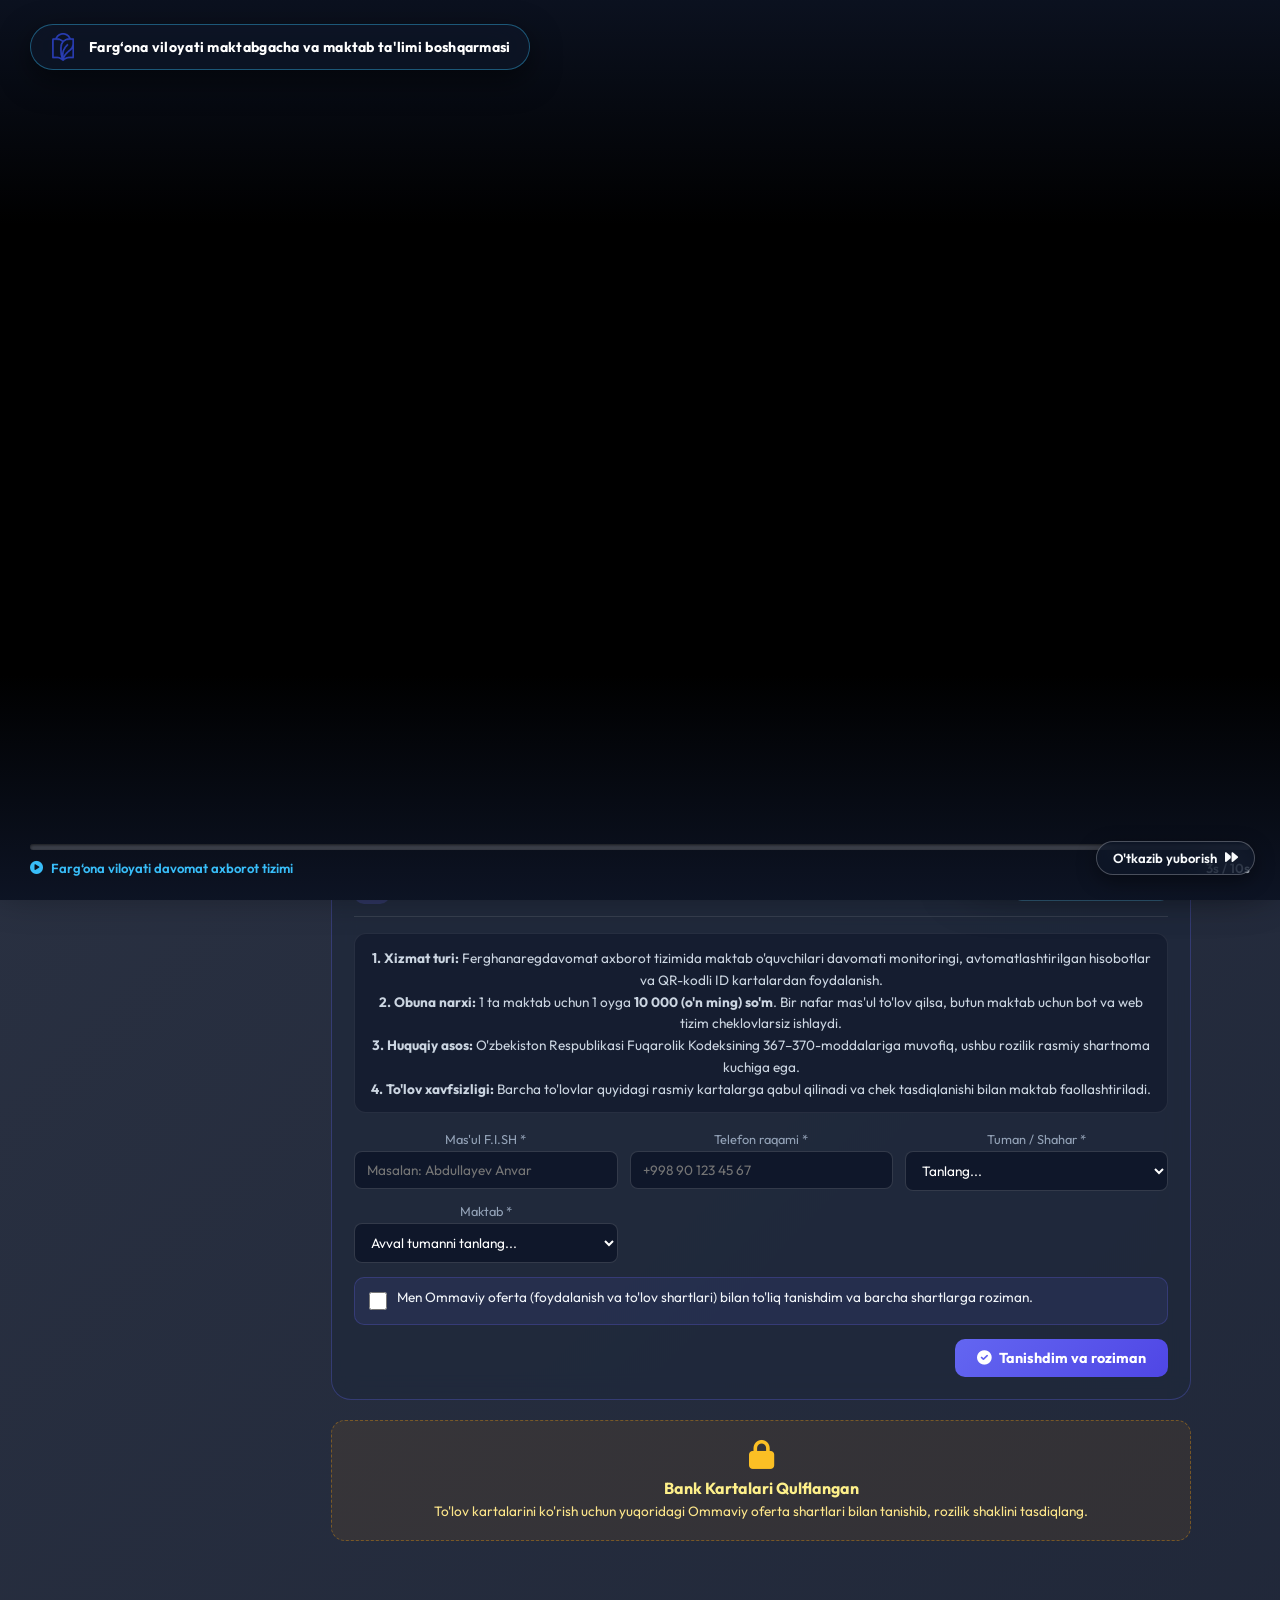
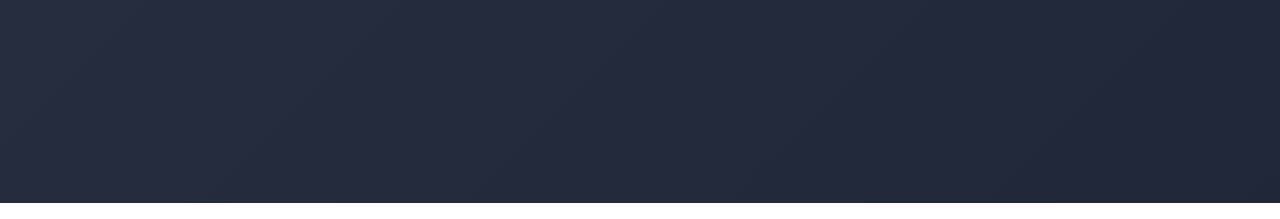
==== commit 259a3f57: "Add files via upload" ====
--- a/dashboard/index.html
+++ b/dashboard/index.html
@@ -570,96 +570,206 @@
                 </div>
             </div>
 
-            <!-- 3. REALISTIK ANIMATSIYALI PLASTIK TO'LOV KARTALARI (PASTDA) -->
-            <div class="cards-section-container">
+            <!-- 3. OMMAVIY OFERTA ROZILIGI VA TO'LOV KARTALARI -->
+            <div class="cards-section-container" id="homeOfertaSectionContainer">
                 <div class="cards-section-title">
-                    <i class="fas fa-credit-card" style="color: #f59e0b;"></i>
-                    <span data-i18n="cards_section_title">Tizim Obunasi va To'lov Uchun Rasmiy Bank Kartalari</span>
-                    <small style="display:block; font-size:0.82rem; color:#94a3b8; font-weight:normal; margin-top:4px;" data-i18n="cards_section_desc">
-                        (Karta raqami ustiga bosing — raqamdan avtomatik nusxa olinadi)
+                    <i class="fas fa-file-contract" style="color: #6366f1;"></i>
+                    <span data-i18n="home_oferta_title">Ommaviy Oferta va Tizim Obunasi</span>
+                    <small style="display:block; font-size:0.82rem; color:#94a3b8; font-weight:normal; margin-top:4px;">
+                        To'lov kartalarini ko'rish uchun avval Ommaviy oferta shartlari bilan tanishib, rozilik bildiring
                     </small>
                 </div>
 
-                <div class="cards-grid">
-                    <!-- HUMO PLASTIC CARD (BANK KARTASI) -->
-                    <div class="plastic-card humo-card" onclick="copyCardNumber('9860036635761863', 'HUMO Bank Kartasi')" title="Nusxa olish uchun bosing">
-                        <div class="card-glass-shine"></div>
-                        <div class="card-top-row">
-                            <div class="card-bank-info">
-                                <span class="bank-badge-title"><i class="fas fa-landmark"></i> <span data-i18n="card_bank_badge">BANK KARTASI</span></span>
-                                <span class="card-type-sub" data-i18n="card_country">O'zbekiston Respublikasi</span>
-                            </div>
-                            <div class="card-system-logo">
-                                <span class="humo-logo-text">HUMO</span>
-                            </div>
+                <!-- 1. OMMAVIY OFERTA GATEKEEPER -->
+                <div id="homeOfertaGatekeeper" style="background: rgba(30, 41, 59, 0.7); backdrop-filter: blur(12px); border: 1px solid rgba(99, 102, 241, 0.3); border-radius: 20px; padding: 22px; margin-bottom: 20px;">
+                    <div style="display: flex; justify-content: space-between; align-items: center; border-bottom: 1px solid rgba(255,255,255,0.1); padding-bottom: 12px; margin-bottom: 16px; flex-wrap: wrap; gap: 10px;">
+                        <div style="display: flex; align-items: center; gap: 10px;">
+                            <div style="width: 36px; height: 36px; border-radius: 10px; background: rgba(99, 102, 241, 0.2); display: flex; align-items: center; justify-content: center; color: #818cf8; font-size: 1.1rem;">
+                                <i class="fas fa-file-signature"></i>
+                            </div>
+                            <span style="font-weight: 700; color: #fff; font-size: 1.05rem;">Foydalanish va To'lov Shartlari (Oferta)</span>
                         </div>
-
-                        <div class="card-chip-row">
-                            <div class="emv-chip gold-chip">
-                                <div class="chip-line"></div>
-                                <div class="chip-line"></div>
-                            </div>
-                            <i class="fas fa-wifi contactless-icon"></i>
+                        <a href="oferta.html" target="_blank" class="btn" style="background: rgba(255,255,255,0.08); color: #38bdf8; font-size: 0.8rem; padding: 6px 12px; border-radius: 8px; border: 1px solid rgba(56,189,248,0.3); text-decoration: none;">
+                            <i class="fas fa-external-link-alt"></i> To'liq oferta matni
+                        </a>
+                    </div>
+
+                    <!-- Qisqacha shartlar matni (Scrollable) -->
+                    <div style="background: rgba(15, 23, 42, 0.6); border: 1px solid rgba(255,255,255,0.08); border-radius: 12px; padding: 14px 16px; max-height: 180px; overflow-y: auto; font-size: 0.85rem; line-height: 1.6; color: #cbd5e1; margin-bottom: 18px;">
+                        <p style="margin-top:0;"><b>1. Xizmat turi:</b> Ferghanaregdavomat axborot tizimida maktab o'quvchilari davomati monitoringi, avtomatlashtirilgan hisobotlar va QR-kodli ID kartalardan foydalanish.</p>
+                        <p><b>2. Obuna narxi:</b> 1 ta maktab uchun 1 oyga <b>10 000 (o'n ming) so'm</b>. Bir nafar mas'ul to'lov qilsa, butun maktab uchun bot va web tizim cheklovlarsiz ishlaydi.</p>
+                        <p><b>3. Huquqiy asos:</b> O'zbekiston Respublikasi Fuqarolik Kodeksining 367–370-moddalariga muvofiq, ushbu rozilik rasmiy shartnoma kuchiga ega.</p>
+                        <p style="margin-bottom:0;"><b>4. To'lov xavfsizligi:</b> Barcha to'lovlar quyidagi rasmiy kartalarga qabul qilinadi va chek tasdiqlanishi bilan maktab faollashtiriladi.</p>
+                    </div>
+
+                    <!-- Rozilik Formasi -->
+                    <div id="homeOfertaFormBox">
+                        <div style="display: grid; grid-template-columns: repeat(auto-fit, minmax(200px, 1fr)); gap: 12px; margin-bottom: 14px;">
+                            <div>
+                                <label style="font-size: 0.8rem; color: #94a3b8; display: block; margin-bottom: 4px;">Mas'ul F.I.SH *</label>
+                                <input type="text" id="homeObunaFio" placeholder="Masalan: Abdullayev Anvar" style="width: 100%; padding: 9px 12px; border-radius: 8px; background: #0f172a; border: 1px solid rgba(255,255,255,0.15); color: #fff; font-size: 0.85rem;">
+                            </div>
+                            <div>
+                                <label style="font-size: 0.8rem; color: #94a3b8; display: block; margin-bottom: 4px;">Telefon raqami *</label>
+                                <input type="tel" id="homeObunaPhone" placeholder="+998 90 123 45 67" style="width: 100%; padding: 9px 12px; border-radius: 8px; background: #0f172a; border: 1px solid rgba(255,255,255,0.15); color: #fff; font-size: 0.85rem;">
+                            </div>
+                            <div>
+                                <label style="font-size: 0.8rem; color: #94a3b8; display: block; margin-bottom: 4px;">Tuman / Shahar *</label>
+                                <select id="homeObunaDistrict" onchange="homeObunaDistrictChanged()" style="width: 100%; padding: 9px 12px; border-radius: 8px; background: #0f172a; border: 1px solid rgba(255,255,255,0.15); color: #fff; font-size: 0.85rem;">
+                                    <option value="">Tanlang...</option>
+                                    <option value="Farg'ona shahri">Farg'ona shahri</option>
+                                    <option value="Marg'ilon shahri">Marg'ilon shahri</option>
+                                    <option value="Qo'qon shahri">Qo'qon shahri</option>
+                                    <option value="Quvasoy shahri">Quvasoy shahri</option>
+                                    <option value="Bag'dod tumani">Bag'dod tumani</option>
+                                    <option value="Beshariq tumani">Beshariq tumani</option>
+                                    <option value="Buvayda tumani">Buvayda tumani</option>
+                                    <option value="Dang'ara tumani">Dang'ara tumani</option>
+                                    <option value="Yozyovon tumani">Yozyovon tumani</option>
+                                    <option value="Oltiariq tumani">Oltiariq tumani</option>
+                                    <option value="Qo'shtepa tumani">Qo'shtepa tumani</option>
+                                    <option value="Rishton tumani">Rishton tumani</option>
+                                    <option value="So'x tumani">So'x tumani</option>
+                                    <option value="Toshloq tumani">Toshloq tumani</option>
+                                    <option value="Uchko'prik tumani">Uchko'prik tumani</option>
+                                    <option value="Farg'ona tumani">Farg'ona tumani</option>
+                                    <option value="Furqat tumani">Furqat tumani</option>
+                                    <option value="O'zbekiston tumani">O'zbekiston tumani</option>
+                                    <option value="Quva tumani">Quva tumani</option>
+                                </select>
+                            </div>
+                            <div>
+                                <label style="font-size: 0.8rem; color: #94a3b8; display: block; margin-bottom: 4px;">Maktab *</label>
+                                <select id="homeObunaSchool" style="width: 100%; padding: 9px 12px; border-radius: 8px; background: #0f172a; border: 1px solid rgba(255,255,255,0.15); color: #fff; font-size: 0.85rem;">
+                                    <option value="">Avval tumanni tanlang...</option>
+                                </select>
+                            </div>
                         </div>
 
-                        <!-- OLTIN RANGLI KARTA RAQAMI -->
-                        <div class="card-number-gold">
-                            <span>9860</span>
-                            <span>0366</span>
-                            <span>3576</span>
-                            <span>1863</span>
+                        <div style="background: rgba(99, 102, 241, 0.1); border: 1px solid rgba(99, 102, 241, 0.25); border-radius: 10px; padding: 10px 14px; margin-bottom: 14px; display: flex; align-items: center; gap: 10px;">
+                            <input type="checkbox" id="homeObunaCheck" style="width: 18px; height: 18px; accent-color: #6366f1; cursor: pointer;">
+                            <label for="homeObunaCheck" style="font-size: 0.85rem; color: #f1f5f9; cursor: pointer; user-select: none;">
+                                Men Ommaviy oferta (foydalanish va to'lov shartlari) bilan to'liq tanishdim va barcha shartlarga roziman.
+                            </label>
                         </div>
 
-                        <div class="card-bottom-row">
-                            <div class="card-holder-col">
-                                <span class="card-label" data-i18n="card_holder_label">KARTA EGASI</span>
-                                <span class="card-holder-name">FERGHANAREGDAVOMAT</span>
-                            </div>
-                            <div class="card-copy-badge">
-                                <i class="fas fa-copy"></i> <span data-i18n="card_copy_btn">Nusxa olish</span>
-                            </div>
+                        <div style="display: flex; justify-content: flex-end;">
+                            <button type="button" onclick="confirmHomeObunaAgreement()" class="btn" style="background: linear-gradient(135deg, #6366f1, #4f46e5); color: #fff; padding: 10px 22px; border-radius: 10px; font-weight: 700; font-size: 0.9rem; border: none; cursor: pointer; display: flex; align-items: center; gap: 8px;">
+                                <i class="fas fa-check-circle"></i> Tanishdim va roziman
+                            </button>
                         </div>
                     </div>
 
-                    <!-- VISA PLASTIC CARD (BANK KARTASI) -->
-                    <div class="plastic-card visa-card" onclick="copyCardNumber('4187800001321124', 'VISA Bank Kartasi')" title="Nusxa olish uchun bosing">
-                        <div class="card-glass-shine"></div>
-                        <div class="card-top-row">
-                            <div class="card-bank-info">
-                                <span class="bank-badge-title"><i class="fas fa-globe-americas"></i> <span data-i18n="card_bank_badge">BANK KARTASI</span></span>
-                                <span class="card-type-sub">International Platinum</span>
-                            </div>
-                            <div class="card-system-logo">
-                                <span class="visa-logo-text">VISA</span>
+                    <!-- Tasdiqlangan holat (Agreed badge) -->
+                    <div id="homeOfertaAgreedNotice" style="display:none; background: rgba(16, 185, 129, 0.15); border: 1px solid rgba(16, 185, 129, 0.4); border-radius: 12px; padding: 12px 16px; align-items: center; justify-content: space-between; flex-wrap: wrap; gap: 8px;">
+                        <div style="display: flex; align-items: center; gap: 8px;">
+                            <i class="fas fa-check-circle" style="color: #10b981; font-size: 1.2rem;"></i>
+                            <div>
+                                <strong style="color: #10b981; font-size: 0.9rem;">Ommaviy oferta tasdiqlangan</strong>
+                                <div id="homeOfertaAgreedMeta" style="color: #cbd5e1; font-size: 0.8rem;"></div>
                             </div>
                         </div>
-
-                        <div class="card-chip-row">
-                            <div class="emv-chip gold-chip">
-                                <div class="chip-line"></div>
-                                <div class="chip-line"></div>
-                            </div>
-                            <i class="fas fa-wifi contactless-icon"></i>
+                        <button type="button" onclick="reopenHomeOfertaForm()" class="btn" style="background: rgba(255,255,255,0.08); color: #fff; border: 1px solid rgba(255,255,255,0.15); padding: 5px 12px; font-size: 0.78rem; border-radius: 6px; cursor: pointer;">
+                            <i class="fas fa-redo"></i> Qayta tanishish
+                        </button>
+                    </div>
+                </div>
+
+                <!-- 2. ROZILIK BILDIRILGANDAN SO'NG OCHILADIGAN KARTALAR -->
+                <div id="homeUnlockedCards" style="display:none;">
+                    <div style="text-align: center; margin-bottom: 16px; color: #fbbf24; font-size: 0.85rem;">
+                        <i class="fas fa-info-circle"></i> Karta ustiga bosing — asl karta raqamidan avtomatik nusxa olinadi
+                    </div>
+                    <div class="cards-grid">
+                        <!-- HUMO PLASTIC CARD (MASKED DIGITS WITH COPY) -->
+                        <div class="plastic-card humo-card" onclick="copyCardNumber('9860036635761863', 'HUMO Bank Kartasi')" title="Asl karta raqamini nusxalash uchun bosing">
+                            <div class="card-glass-shine"></div>
+                            <div class="card-top-row">
+                                <div class="card-bank-info">
+                                    <span class="bank-badge-title"><i class="fas fa-landmark"></i> <span>BANK KARTASI</span></span>
+                                    <span class="card-type-sub">O'zbekiston Respublikasi</span>
+                                </div>
+                                <div class="card-system-logo">
+                                    <span class="humo-logo-text">HUMO</span>
+                                </div>
+                            </div>
+
+                            <div class="card-chip-row">
+                                <div class="emv-chip gold-chip">
+                                    <div class="chip-line"></div>
+                                    <div class="chip-line"></div>
+                                </div>
+                                <i class="fas fa-wifi contactless-icon"></i>
+                            </div>
+
+                            <!-- YULDUZCHA BILAN MASKALANGAN KARTA RAQAMI -->
+                            <div class="card-number-gold">
+                                <span>9860</span>
+                                <span>••••</span>
+                                <span>••••</span>
+                                <span>1863</span>
+                            </div>
+
+                            <div class="card-bottom-row">
+                                <div class="card-holder-col">
+                                    <span class="card-label">KARTA EGASI</span>
+                                    <span class="card-holder-name">FERGHANAREGDAVOMAT</span>
+                                </div>
+                                <div class="card-copy-badge">
+                                    <i class="fas fa-copy"></i> <span>Nusxa olish</span>
+                                </div>
+                            </div>
                         </div>
 
-                        <!-- OLTIN RANGLI KARTA RAQAMI -->
-                        <div class="card-number-gold">
-                            <span>4187</span>
-                            <span>8000</span>
-                            <span>0132</span>
-                            <span>1124</span>
+                        <!-- VISA PLASTIC CARD (MASKED DIGITS WITH COPY) -->
+                        <div class="plastic-card visa-card" onclick="copyCardNumber('4187800001321124', 'VISA Bank Kartasi')" title="Asl karta raqamini nusxalash uchun bosing">
+                            <div class="card-glass-shine"></div>
+                            <div class="card-top-row">
+                                <div class="card-bank-info">
+                                    <span class="bank-badge-title"><i class="fas fa-globe-americas"></i> <span>BANK KARTASI</span></span>
+                                    <span class="card-type-sub">International Platinum</span>
+                                </div>
+                                <div class="card-system-logo">
+                                    <span class="visa-logo-text">VISA</span>
+                                </div>
+                            </div>
+
+                            <div class="card-chip-row">
+                                <div class="emv-chip gold-chip">
+                                    <div class="chip-line"></div>
+                                    <div class="chip-line"></div>
+                                </div>
+                                <i class="fas fa-wifi contactless-icon"></i>
+                            </div>
+
+                            <!-- YULDUZCHA BILAN MASKALANGAN KARTA RAQAMI -->
+                            <div class="card-number-gold">
+                                <span>4187</span>
+                                <span>••••</span>
+                                <span>••••</span>
+                                <span>1124</span>
+                            </div>
+
+                            <div class="card-bottom-row">
+                                <div class="card-holder-col">
+                                    <span class="card-label">KARTA EGASI</span>
+                                    <span class="card-holder-name">DAVOMAT PRO SUBSCRIPTION</span>
+                                </div>
+                                <div class="card-copy-badge">
+                                    <i class="fas fa-copy"></i> <span>Nusxa olish</span>
+                                </div>
+                            </div>
                         </div>
-
-                        <div class="card-bottom-row">
-                            <div class="card-holder-col">
-                                <span class="card-label" data-i18n="card_holder_label">KARTA EGASI</span>
-                                <span class="card-holder-name">DAVOMAT PRO SUBSCRIPTION</span>
-                            </div>
-                            <div class="card-copy-badge">
-                                <i class="fas fa-copy"></i> <span data-i18n="card_copy_btn">Nusxa olish</span>
-                            </div>
-                        </div>
-                    </div>
+                    </div>
+                </div>
+
+                <!-- Qulflangan holat banneri -->
+                <div id="homeCardsLockedBanner" style="background: rgba(245, 158, 11, 0.08); border: 1px dashed rgba(245, 158, 11, 0.35); border-radius: 14px; padding: 20px; text-align: center; color: #fbbf24;">
+                    <i class="fas fa-lock" style="font-size: 1.8rem; margin-bottom: 8px; display: block;"></i>
+                    <strong style="font-size: 1rem; color: #fef08a;">Bank Kartalari Qulflangan</strong>
+                    <p style="margin: 4px 0 0; font-size: 0.85rem; color: #fde68a;">
+                        To'lov kartalarini ko'rish uchun yuqoridagi Ommaviy oferta shartlari bilan tanishib, rozilik shaklini tasdiqlang.
+                    </p>
                 </div>
             </div>
         </div>
@@ -707,6 +817,103 @@
     </footer>
     <script src="script.js?v=4"></script>
     <script src="promo-widget.js"></script>
+    <script>
+        function initHomeOferta() {
+            const agreed = localStorage.getItem('oferta_agreed');
+            const agreedData = JSON.parse(localStorage.getItem('oferta_agreed_data') || '{}');
+            const formBox = document.getElementById('homeOfertaFormBox');
+            const notice = document.getElementById('homeOfertaAgreedNotice');
+            const cards = document.getElementById('homeUnlockedCards');
+            const locked = document.getElementById('homeCardsLockedBanner');
+
+            const fioInp = document.getElementById('homeObunaFio');
+            const phoneInp = document.getElementById('homeObunaPhone');
+            if (fioInp && !fioInp.value) fioInp.value = localStorage.getItem('dashboard_fio') || '';
+            if (phoneInp && !phoneInp.value) phoneInp.value = localStorage.getItem('dashboard_phone') || '';
+
+            if (agreed === 'true') {
+                if (formBox) formBox.style.display = 'none';
+                if (notice) {
+                    notice.style.display = 'flex';
+                    const meta = document.getElementById('homeOfertaAgreedMeta');
+                    if (meta) {
+                        meta.textContent = `${agreedData.fio || 'Mas\'ul'} (${agreedData.phone || ''}) • ${agreedData.district || ''} ${agreedData.school || ''}`;
+                    }
+                }
+                if (cards) cards.style.display = 'block';
+                if (locked) locked.style.display = 'none';
+            } else {
+                if (formBox) formBox.style.display = 'block';
+                if (notice) notice.style.display = 'none';
+                if (cards) cards.style.display = 'none';
+                if (locked) locked.style.display = 'block';
+            }
+        }
+
+        async function homeObunaDistrictChanged() {
+            const dist = document.getElementById('homeObunaDistrict')?.value;
+            const schSelect = document.getElementById('homeObunaSchool');
+            if (!schSelect) return;
+            schSelect.innerHTML = '<option value="">Yuklanmoqda...</option>';
+            if (!dist) {
+                schSelect.innerHTML = '<option value="">Avval tumanni tanlang...</option>';
+                return;
+            }
+            try {
+                const res = await fetch(`/api/schools?district=${encodeURIComponent(dist)}`);
+                const schools = await res.json();
+                const list = Array.isArray(schools) ? schools : (schools[dist] || []);
+                schSelect.innerHTML = '<option value="">Maktabni tanlang...</option>' + 
+                    list.map(s => `<option value="${s}">${s}</option>`).join('');
+            } catch (e) {
+                schSelect.innerHTML = '<option value="Boshqa">Boshqa / Umumiy</option>';
+            }
+        }
+
+        async function confirmHomeObunaAgreement() {
+            const fio = document.getElementById('homeObunaFio')?.value.trim();
+            const phone = document.getElementById('homeObunaPhone')?.value.trim();
+            const district = document.getElementById('homeObunaDistrict')?.value;
+            const school = document.getElementById('homeObunaSchool')?.value;
+            const checked = document.getElementById('homeObunaCheck')?.checked;
+
+            if (!fio) return alert("Iltimos, mas'ul shaxs (F.I.SH)ni kiriting!");
+            if (!phone || phone.length < 7) return alert("Iltimos, telefon raqamingizni to'liq kiriting!");
+            if (!district) return alert("Iltimos, tuman yoki shaharni tanlang!");
+            if (!school) return alert("Iltimos, maktabni tanlang!");
+            if (!checked) return alert("Iltimos, Ommaviy oferta shartlari bilan tanishganligingizni tasdiqlovchi bayroqcha (chekbox)ni belgilang!");
+
+            try {
+                const res = await fetch('/api/oferta/agree', {
+                    method: 'POST',
+                    headers: { 'Content-Type': 'application/json' },
+                    body: JSON.stringify({ fio, phone, district, school })
+                });
+                const data = await res.json();
+                if (!res.ok) throw new Error(data.error || "Rozilikni qayd etishda xatolik");
+
+                localStorage.setItem('oferta_agreed', 'true');
+                localStorage.setItem('oferta_agreed_data', JSON.stringify({
+                    fio, phone, district, school, agreed_at: new Date().toISOString()
+                }));
+
+                alert("✅ Ommaviy oferta shartlariga roziligingiz muvaffaqiyatli qabul qilindi! Bank kartalari ochildi.");
+                initHomeOferta();
+            } catch (e) {
+                alert("Xatolik: " + e.message);
+            }
+        }
+
+        function reopenHomeOfertaForm() {
+            const formBox = document.getElementById('homeOfertaFormBox');
+            const notice = document.getElementById('homeOfertaAgreedNotice');
+            if (formBox) formBox.style.display = 'block';
+            if (notice) notice.style.display = 'none';
+        }
+
+        document.addEventListener('DOMContentLoaded', initHomeOferta);
+        initHomeOferta();
+    </script>
 </body>
 
 </html>
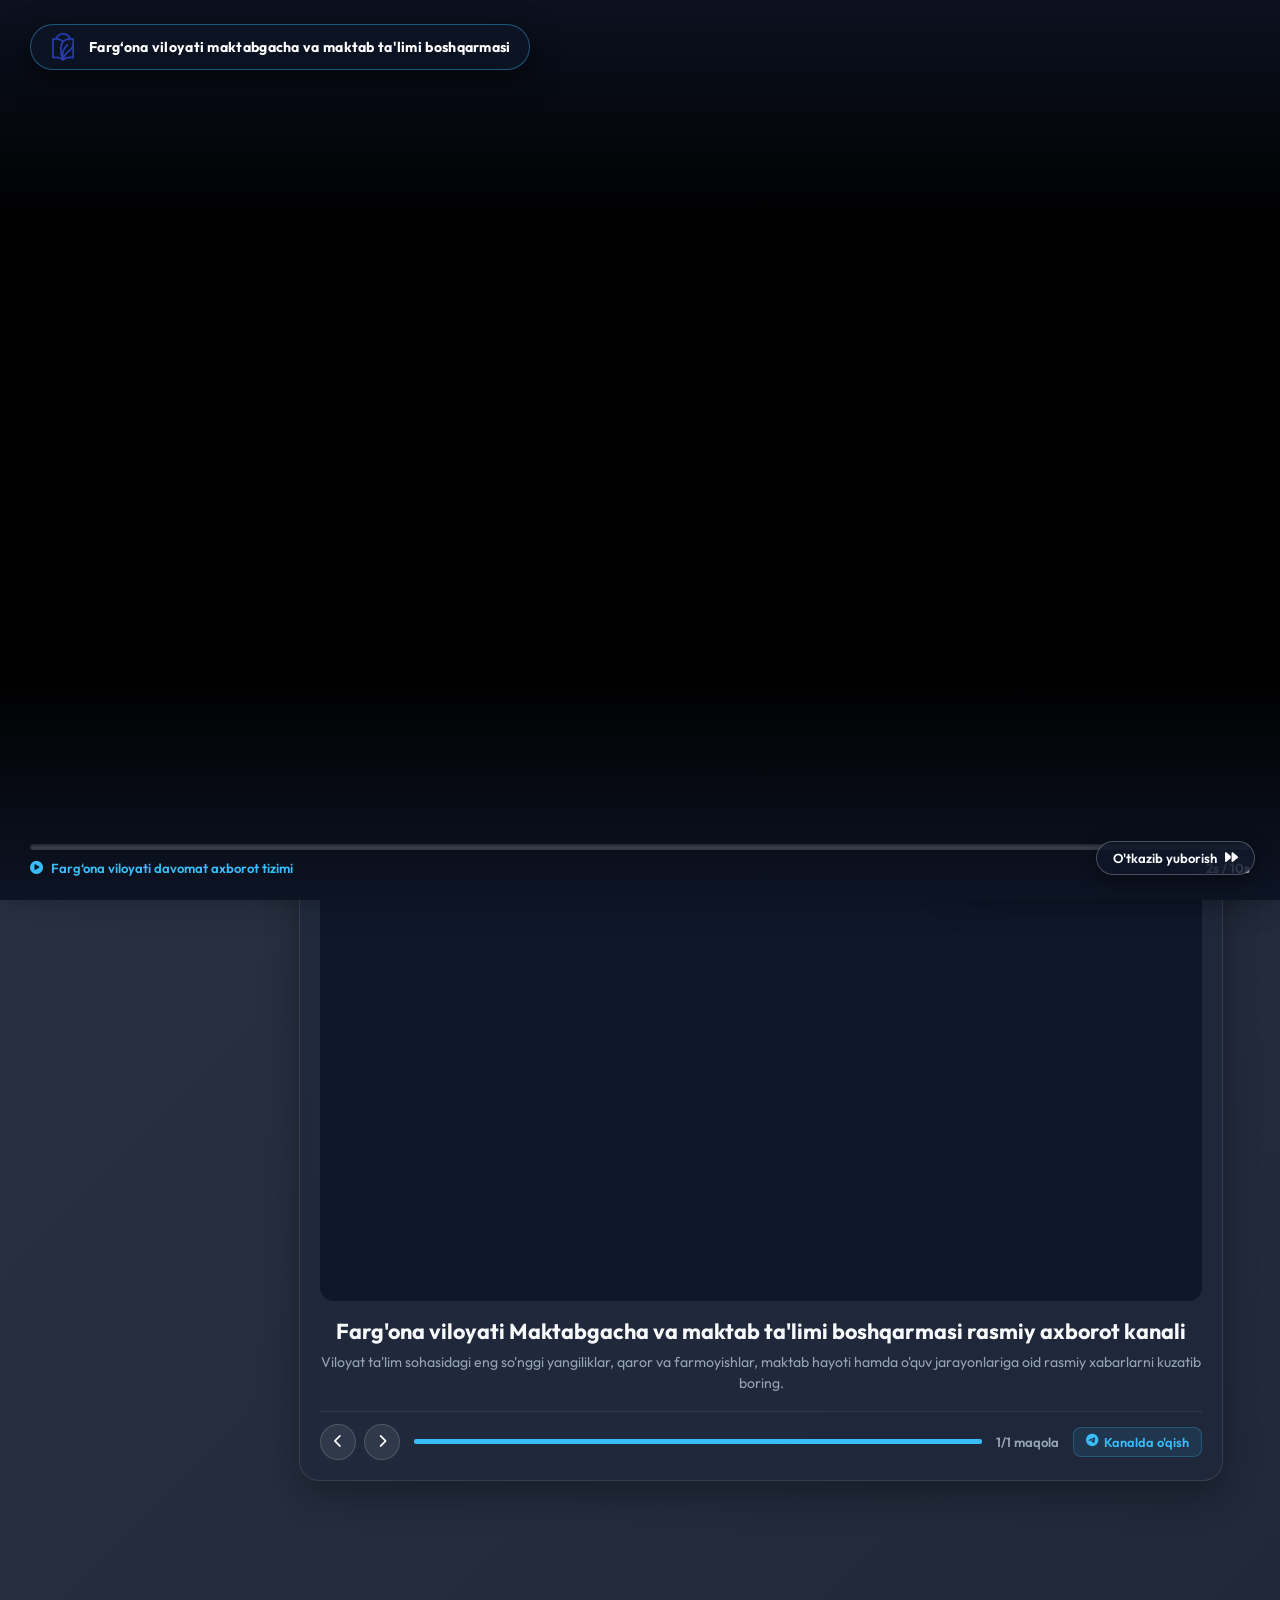
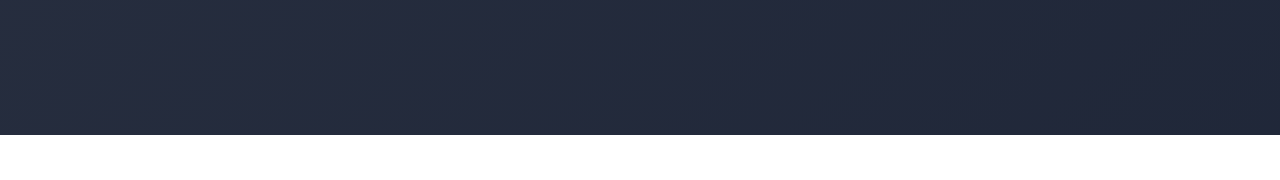
==== commit 8a973a77: "Add files via upload" ====
--- a/dashboard/index.html
+++ b/dashboard/index.html
@@ -446,6 +446,9 @@
             <a href="oferta.html" class="sidebar-nav-link ">
                 <i class="fas fa-file-signature" style="color:#facc15;"></i> <span class="sidebar-text" data-i18n="menu_oferta">Ommaviy Oferta</span>
             </a>
+            <a href="oferta.html#obuna" class="sidebar-nav-link">
+                <i class="fas fa-credit-card" style="color:#fbbf24;"></i> <span class="sidebar-text" data-i18n="menu_obuna">Obuna va to'lov</span>
+            </a>
             <a href="about.html?tab=hujjatlar" class="sidebar-nav-link">
                 <i class="fas fa-file-contract" style="color:#c084fc;"></i> <span class="sidebar-text" data-i18n="menu_docs">Me'yoriy Hujjatlar</span>
             </a>
@@ -570,206 +573,302 @@
                 </div>
             </div>
 
-            <!-- 3. OMMAVIY OFERTA ROZILIGI VA TO'LOV KARTALARI -->
-            <div class="cards-section-container" id="homeOfertaSectionContainer">
-                <div class="cards-section-title">
-                    <i class="fas fa-file-contract" style="color: #6366f1;"></i>
-                    <span data-i18n="home_oferta_title">Ommaviy Oferta va Tizim Obunasi</span>
-                    <small style="display:block; font-size:0.82rem; color:#94a3b8; font-weight:normal; margin-top:4px;">
-                        To'lov kartalarini ko'rish uchun avval Ommaviy oferta shartlari bilan tanishib, rozilik bildiring
-                    </small>
-                </div>
-
-                <!-- 1. OMMAVIY OFERTA GATEKEEPER -->
-                <div id="homeOfertaGatekeeper" style="background: rgba(30, 41, 59, 0.7); backdrop-filter: blur(12px); border: 1px solid rgba(99, 102, 241, 0.3); border-radius: 20px; padding: 22px; margin-bottom: 20px;">
-                    <div style="display: flex; justify-content: space-between; align-items: center; border-bottom: 1px solid rgba(255,255,255,0.1); padding-bottom: 12px; margin-bottom: 16px; flex-wrap: wrap; gap: 10px;">
-                        <div style="display: flex; align-items: center; gap: 10px;">
-                            <div style="width: 36px; height: 36px; border-radius: 10px; background: rgba(99, 102, 241, 0.2); display: flex; align-items: center; justify-content: center; color: #818cf8; font-size: 1.1rem;">
-                                <i class="fas fa-file-signature"></i>
-                            </div>
-                            <span style="font-weight: 700; color: #fff; font-size: 1.05rem;">Foydalanish va To'lov Shartlari (Oferta)</span>
+            <!-- 3. RASMIY YANGILIKLAR SLIDERI (FARG'ONA VILOYATI MMTB TELEGRAM KANALI @FarVMMTB) -->
+            <div class="vmmtb-news-container" id="vmmtbNewsSection">
+                <style>
+                    .vmmtb-news-container {
+                        max-width: 100%;
+                        margin-top: 36px;
+                        margin-bottom: 24px;
+                    }
+                    .vmmtb-news-header {
+                        display: flex;
+                        justify-content: space-between;
+                        align-items: center;
+                        flex-wrap: wrap;
+                        gap: 12px;
+                        margin-bottom: 16px;
+                    }
+                    .vmmtb-news-header-left {
+                        display: flex;
+                        align-items: center;
+                        gap: 12px;
+                    }
+                    .vmmtb-news-title {
+                        font-size: 1.25rem;
+                        font-weight: 700;
+                        color: #fff;
+                        display: block;
+                    }
+                    .vmmtb-news-sub {
+                        font-size: 0.82rem;
+                        color: #94a3b8;
+                        display: block;
+                    }
+                    .vmmtb-news-sub a {
+                        color: #38bdf8;
+                        text-decoration: none;
+                    }
+                    .vmmtb-news-channel-btn {
+                        display: inline-flex;
+                        align-items: center;
+                        gap: 8px;
+                        padding: 7px 16px;
+                        border-radius: 10px;
+                        background: rgba(56, 189, 248, 0.15);
+                        border: 1px solid rgba(56, 189, 248, 0.35);
+                        color: #38bdf8;
+                        font-size: 0.82rem;
+                        font-weight: 600;
+                        text-decoration: none;
+                        transition: 0.2s;
+                    }
+                    .vmmtb-news-channel-btn:hover {
+                        background: #0284c7;
+                        color: #fff;
+                    }
+                    .vmmtb-slider-card {
+                        background: rgba(30, 41, 59, 0.65);
+                        backdrop-filter: blur(14px);
+                        border: 1px solid rgba(255, 255, 255, 0.1);
+                        border-radius: 20px;
+                        padding: 20px;
+                        box-shadow: 0 15px 35px rgba(0, 0, 0, 0.3);
+                        transition: 0.3s ease;
+                    }
+                    .vmmtb-img-wrapper {
+                        position: relative;
+                        width: 100%;
+                        height: 440px;
+                        border-radius: 14px;
+                        overflow: hidden;
+                        cursor: pointer;
+                        background: #0f172a;
+                    }
+                    @media (max-width: 768px) {
+                        .vmmtb-img-wrapper {
+                            height: 240px;
+                        }
+                    }
+                    .vmmtb-img-wrapper img {
+                        width: 100%;
+                        height: 100%;
+                        object-fit: cover;
+                        display: block;
+                        transition: transform 0.4s ease;
+                    }
+                    .vmmtb-img-wrapper:hover img {
+                        transform: scale(1.02);
+                    }
+                    .vmmtb-img-gradient {
+                        position: absolute;
+                        bottom: 0;
+                        left: 0;
+                        right: 0;
+                        height: 35%;
+                        background: linear-gradient(to top, rgba(15, 23, 42, 0.8), transparent);
+                        pointer-events: none;
+                    }
+                    .vmmtb-img-badge {
+                        position: absolute;
+                        top: 14px;
+                        left: 14px;
+                        background: rgba(15, 23, 42, 0.75);
+                        backdrop-filter: blur(8px);
+                        border: 1px solid rgba(255, 255, 255, 0.15);
+                        color: #cbd5e1;
+                        font-size: 0.78rem;
+                        font-weight: 600;
+                        padding: 5px 12px;
+                        border-radius: 20px;
+                        display: flex;
+                        align-items: center;
+                        gap: 6px;
+                    }
+                    .vmmtb-headline-title {
+                        display: block;
+                        margin-top: 16px;
+                        margin-bottom: 6px;
+                        font-size: 1.35rem;
+                        font-weight: 700;
+                        line-height: 1.35;
+                        color: #f8fafc;
+                        text-decoration: none;
+                        transition: color 0.2s;
+                    }
+                    .vmmtb-headline-title:hover {
+                        color: #38bdf8;
+                    }
+                    .vmmtb-headline-excerpt {
+                        font-size: 0.88rem;
+                        color: #94a3b8;
+                        line-height: 1.5;
+                        margin-bottom: 16px;
+                        display: -webkit-box;
+                        -webkit-line-clamp: 2;
+                        -webkit-box-orient: vertical;
+                        overflow: hidden;
+                    }
+                    .vmmtb-bottom-bar {
+                        display: flex;
+                        align-items: center;
+                        gap: 14px;
+                        padding-top: 12px;
+                        border-top: 1px solid rgba(255, 255, 255, 0.08);
+                        flex-wrap: wrap;
+                    }
+                    .vmmtb-nav-arrows {
+                        display: flex;
+                        align-items: center;
+                        gap: 8px;
+                    }
+                    .vmmtb-arrow-btn {
+                        width: 36px;
+                        height: 36px;
+                        border-radius: 50%;
+                        background: rgba(255, 255, 255, 0.08);
+                        border: 1px solid rgba(255, 255, 255, 0.15);
+                        color: #fff;
+                        font-size: 0.85rem;
+                        cursor: pointer;
+                        display: flex;
+                        align-items: center;
+                        justify-content: center;
+                        transition: all 0.2s;
+                    }
+                    .vmmtb-arrow-btn:hover {
+                        background: #38bdf8;
+                        color: #0f172a;
+                        border-color: #38bdf8;
+                        transform: translateY(-1px);
+                    }
+                    .vmmtb-progress-segments {
+                        flex: 1;
+                        min-width: 140px;
+                        display: flex;
+                        align-items: center;
+                        gap: 6px;
+                    }
+                    .vmmtb-segment-dash {
+                        flex: 1;
+                        height: 4px;
+                        border-radius: 2px;
+                        background: rgba(255, 255, 255, 0.2);
+                        cursor: pointer;
+                        transition: background 0.3s ease, height 0.2s;
+                    }
+                    .vmmtb-segment-dash.active {
+                        background: #38bdf8;
+                        height: 5px;
+                    }
+                    .vmmtb-segment-dash:hover {
+                        background: rgba(255, 255, 255, 0.45);
+                    }
+                    .vmmtb-counter-label {
+                        font-size: 0.82rem;
+                        color: #94a3b8;
+                        font-weight: 600;
+                        white-space: nowrap;
+                    }
+                    .vmmtb-read-more-btn {
+                        display: inline-flex;
+                        align-items: center;
+                        gap: 6px;
+                        font-size: 0.8rem;
+                        font-weight: 600;
+                        color: #38bdf8;
+                        background: rgba(56, 189, 248, 0.1);
+                        padding: 6px 12px;
+                        border-radius: 8px;
+                        border: 1px solid rgba(56, 189, 248, 0.25);
+                        text-decoration: none;
+                        white-space: nowrap;
+                        transition: 0.2s;
+                    }
+                    .vmmtb-read-more-btn:hover {
+                        background: #38bdf8;
+                        color: #0f172a;
+                    }
+                    html.light-mode .vmmtb-news-title { color: #0f172a !important; }
+                    html.light-mode .vmmtb-news-sub { color: #64748b !important; }
+                    html.light-mode .vmmtb-slider-card {
+                        background: rgba(255, 255, 255, 0.85) !important;
+                        border-color: rgba(203, 213, 225, 0.8) !important;
+                        box-shadow: 0 10px 25px rgba(0, 0, 0, 0.06) !important;
+                    }
+                    html.light-mode .vmmtb-headline-title { color: #0f172a !important; }
+                    html.light-mode .vmmtb-headline-title:hover { color: #0284c7 !important; }
+                    html.light-mode .vmmtb-headline-excerpt { color: #475569 !important; }
+                    html.light-mode .vmmtb-bottom-bar { border-top-color: rgba(0, 0, 0, 0.08) !important; }
+                    html.light-mode .vmmtb-arrow-btn {
+                        background: #f1f5f9 !important;
+                        border-color: #cbd5e1 !important;
+                        color: #334155 !important;
+                    }
+                    html.light-mode .vmmtb-arrow-btn:hover {
+                        background: #0284c7 !important;
+                        color: #fff !important;
+                    }
+                    html.light-mode .vmmtb-segment-dash { background: #cbd5e1 !important; }
+                    html.light-mode .vmmtb-segment-dash.active { background: #0284c7 !important; }
+                    html.light-mode .vmmtb-counter-label { color: #64748b !important; }
+                </style>
+
+                <div class="vmmtb-news-header">
+                    <div class="vmmtb-news-header-left">
+                        <i class="fab fa-telegram" style="color: #38bdf8; font-size: 1.6rem;"></i>
+                        <div>
+                            <span class="vmmtb-news-title">Farg‘ona viloyati MMTB Yangiliklari</span>
+                            <span class="vmmtb-news-sub">Boshqarma rasmiy telegram kanalidagi so'nggi yangiliklar (<a href="https://t.me/FarVMMTB" target="_blank">@FarVMMTB</a>)</span>
                         </div>
-                        <a href="oferta.html" target="_blank" class="btn" style="background: rgba(255,255,255,0.08); color: #38bdf8; font-size: 0.8rem; padding: 6px 12px; border-radius: 8px; border: 1px solid rgba(56,189,248,0.3); text-decoration: none;">
-                            <i class="fas fa-external-link-alt"></i> To'liq oferta matni
-                        </a>
-                    </div>
-
-                    <!-- Qisqacha shartlar matni (Scrollable) -->
-                    <div style="background: rgba(15, 23, 42, 0.6); border: 1px solid rgba(255,255,255,0.08); border-radius: 12px; padding: 14px 16px; max-height: 180px; overflow-y: auto; font-size: 0.85rem; line-height: 1.6; color: #cbd5e1; margin-bottom: 18px;">
-                        <p style="margin-top:0;"><b>1. Xizmat turi:</b> Ferghanaregdavomat axborot tizimida maktab o'quvchilari davomati monitoringi, avtomatlashtirilgan hisobotlar va QR-kodli ID kartalardan foydalanish.</p>
-                        <p><b>2. Obuna narxi:</b> 1 ta maktab uchun 1 oyga <b>10 000 (o'n ming) so'm</b>. Bir nafar mas'ul to'lov qilsa, butun maktab uchun bot va web tizim cheklovlarsiz ishlaydi.</p>
-                        <p><b>3. Huquqiy asos:</b> O'zbekiston Respublikasi Fuqarolik Kodeksining 367–370-moddalariga muvofiq, ushbu rozilik rasmiy shartnoma kuchiga ega.</p>
-                        <p style="margin-bottom:0;"><b>4. To'lov xavfsizligi:</b> Barcha to'lovlar quyidagi rasmiy kartalarga qabul qilinadi va chek tasdiqlanishi bilan maktab faollashtiriladi.</p>
-                    </div>
-
-                    <!-- Rozilik Formasi -->
-                    <div id="homeOfertaFormBox">
-                        <div style="display: grid; grid-template-columns: repeat(auto-fit, minmax(200px, 1fr)); gap: 12px; margin-bottom: 14px;">
-                            <div>
-                                <label style="font-size: 0.8rem; color: #94a3b8; display: block; margin-bottom: 4px;">Mas'ul F.I.SH *</label>
-                                <input type="text" id="homeObunaFio" placeholder="Masalan: Abdullayev Anvar" style="width: 100%; padding: 9px 12px; border-radius: 8px; background: #0f172a; border: 1px solid rgba(255,255,255,0.15); color: #fff; font-size: 0.85rem;">
-                            </div>
-                            <div>
-                                <label style="font-size: 0.8rem; color: #94a3b8; display: block; margin-bottom: 4px;">Telefon raqami *</label>
-                                <input type="tel" id="homeObunaPhone" placeholder="+998 90 123 45 67" style="width: 100%; padding: 9px 12px; border-radius: 8px; background: #0f172a; border: 1px solid rgba(255,255,255,0.15); color: #fff; font-size: 0.85rem;">
-                            </div>
-                            <div>
-                                <label style="font-size: 0.8rem; color: #94a3b8; display: block; margin-bottom: 4px;">Tuman / Shahar *</label>
-                                <select id="homeObunaDistrict" onchange="homeObunaDistrictChanged()" style="width: 100%; padding: 9px 12px; border-radius: 8px; background: #0f172a; border: 1px solid rgba(255,255,255,0.15); color: #fff; font-size: 0.85rem;">
-                                    <option value="">Tanlang...</option>
-                                    <option value="Farg'ona shahri">Farg'ona shahri</option>
-                                    <option value="Marg'ilon shahri">Marg'ilon shahri</option>
-                                    <option value="Qo'qon shahri">Qo'qon shahri</option>
-                                    <option value="Quvasoy shahri">Quvasoy shahri</option>
-                                    <option value="Bag'dod tumani">Bag'dod tumani</option>
-                                    <option value="Beshariq tumani">Beshariq tumani</option>
-                                    <option value="Buvayda tumani">Buvayda tumani</option>
-                                    <option value="Dang'ara tumani">Dang'ara tumani</option>
-                                    <option value="Yozyovon tumani">Yozyovon tumani</option>
-                                    <option value="Oltiariq tumani">Oltiariq tumani</option>
-                                    <option value="Qo'shtepa tumani">Qo'shtepa tumani</option>
-                                    <option value="Rishton tumani">Rishton tumani</option>
-                                    <option value="So'x tumani">So'x tumani</option>
-                                    <option value="Toshloq tumani">Toshloq tumani</option>
-                                    <option value="Uchko'prik tumani">Uchko'prik tumani</option>
-                                    <option value="Farg'ona tumani">Farg'ona tumani</option>
-                                    <option value="Furqat tumani">Furqat tumani</option>
-                                    <option value="O'zbekiston tumani">O'zbekiston tumani</option>
-                                    <option value="Quva tumani">Quva tumani</option>
-                                </select>
-                            </div>
-                            <div>
-                                <label style="font-size: 0.8rem; color: #94a3b8; display: block; margin-bottom: 4px;">Maktab *</label>
-                                <select id="homeObunaSchool" style="width: 100%; padding: 9px 12px; border-radius: 8px; background: #0f172a; border: 1px solid rgba(255,255,255,0.15); color: #fff; font-size: 0.85rem;">
-                                    <option value="">Avval tumanni tanlang...</option>
-                                </select>
-                            </div>
+                    </div>
+                    <a href="https://t.me/FarVMMTB" target="_blank" class="vmmtb-news-channel-btn">
+                        <i class="fab fa-telegram-plane"></i> Kanalga a'zo bo'lish
+                    </a>
+                </div>
+
+                <!-- SLIDER CARD -->
+                <div class="vmmtb-slider-card" id="vmmtbSliderCard">
+                    <!-- IMAGE VIEWPORT -->
+                    <div class="vmmtb-img-wrapper" id="vmmtbImgWrapper" onclick="openCurrentNewsLink()">
+                        <img id="vmmtbNewsImg" src="assets/vmmtb_hero.png" onerror="this.onerror=null; this.src='assets/logo.png';" alt="Yangilik rasmi">
+                        <div class="vmmtb-img-gradient"></div>
+                        <div class="vmmtb-img-badge" id="vmmtbNewsDateBadge">
+                            <i class="far fa-clock"></i> <span id="vmmtbNewsDate">...</span>
                         </div>
-
-                        <div style="background: rgba(99, 102, 241, 0.1); border: 1px solid rgba(99, 102, 241, 0.25); border-radius: 10px; padding: 10px 14px; margin-bottom: 14px; display: flex; align-items: center; gap: 10px;">
-                            <input type="checkbox" id="homeObunaCheck" style="width: 18px; height: 18px; accent-color: #6366f1; cursor: pointer;">
-                            <label for="homeObunaCheck" style="font-size: 0.85rem; color: #f1f5f9; cursor: pointer; user-select: none;">
-                                Men Ommaviy oferta (foydalanish va to'lov shartlari) bilan to'liq tanishdim va barcha shartlarga roziman.
-                            </label>
-                        </div>
-
-                        <div style="display: flex; justify-content: flex-end;">
-                            <button type="button" onclick="confirmHomeObunaAgreement()" class="btn" style="background: linear-gradient(135deg, #6366f1, #4f46e5); color: #fff; padding: 10px 22px; border-radius: 10px; font-weight: 700; font-size: 0.9rem; border: none; cursor: pointer; display: flex; align-items: center; gap: 8px;">
-                                <i class="fas fa-check-circle"></i> Tanishdim va roziman
+                    </div>
+
+                    <!-- HEADLINE TITLE -->
+                    <a href="#" id="vmmtbNewsTitleLink" target="_blank" class="vmmtb-headline-title">
+                        Yuklanmoqda...
+                    </a>
+
+                    <!-- SHORT TEXT EXCERPT (PREVIEW) -->
+                    <div class="vmmtb-headline-excerpt" id="vmmtbNewsExcerpt"></div>
+
+                    <!-- BOTTOM CONTROLS ROW (AS IN USER SCREENSHOT) -->
+                    <div class="vmmtb-bottom-bar">
+                        <!-- Navigation circular buttons < > -->
+                        <div class="vmmtb-nav-arrows">
+                            <button type="button" class="vmmtb-arrow-btn" onclick="prevNewsSlide()" title="Oldingi maqola">
+                                <i class="fas fa-chevron-left"></i>
+                            </button>
+                            <button type="button" class="vmmtb-arrow-btn" onclick="nextNewsSlide()" title="Keyingi maqola">
+                                <i class="fas fa-chevron-right"></i>
                             </button>
                         </div>
-                    </div>
-
-                    <!-- Tasdiqlangan holat (Agreed badge) -->
-                    <div id="homeOfertaAgreedNotice" style="display:none; background: rgba(16, 185, 129, 0.15); border: 1px solid rgba(16, 185, 129, 0.4); border-radius: 12px; padding: 12px 16px; align-items: center; justify-content: space-between; flex-wrap: wrap; gap: 8px;">
-                        <div style="display: flex; align-items: center; gap: 8px;">
-                            <i class="fas fa-check-circle" style="color: #10b981; font-size: 1.2rem;"></i>
-                            <div>
-                                <strong style="color: #10b981; font-size: 0.9rem;">Ommaviy oferta tasdiqlangan</strong>
-                                <div id="homeOfertaAgreedMeta" style="color: #cbd5e1; font-size: 0.8rem;"></div>
-                            </div>
-                        </div>
-                        <button type="button" onclick="reopenHomeOfertaForm()" class="btn" style="background: rgba(255,255,255,0.08); color: #fff; border: 1px solid rgba(255,255,255,0.15); padding: 5px 12px; font-size: 0.78rem; border-radius: 6px; cursor: pointer;">
-                            <i class="fas fa-redo"></i> Qayta tanishish
-                        </button>
-                    </div>
-                </div>
-
-                <!-- 2. ROZILIK BILDIRILGANDAN SO'NG OCHILADIGAN KARTALAR -->
-                <div id="homeUnlockedCards" style="display:none;">
-                    <div style="text-align: center; margin-bottom: 16px; color: #fbbf24; font-size: 0.85rem;">
-                        <i class="fas fa-info-circle"></i> Karta ustiga bosing — asl karta raqamidan avtomatik nusxa olinadi
-                    </div>
-                    <div class="cards-grid">
-                        <!-- HUMO PLASTIC CARD (MASKED DIGITS WITH COPY) -->
-                        <div class="plastic-card humo-card" onclick="copyCardNumber('9860036635761863', 'HUMO Bank Kartasi')" title="Asl karta raqamini nusxalash uchun bosing">
-                            <div class="card-glass-shine"></div>
-                            <div class="card-top-row">
-                                <div class="card-bank-info">
-                                    <span class="bank-badge-title"><i class="fas fa-landmark"></i> <span>BANK KARTASI</span></span>
-                                    <span class="card-type-sub">O'zbekiston Respublikasi</span>
-                                </div>
-                                <div class="card-system-logo">
-                                    <span class="humo-logo-text">HUMO</span>
-                                </div>
-                            </div>
-
-                            <div class="card-chip-row">
-                                <div class="emv-chip gold-chip">
-                                    <div class="chip-line"></div>
-                                    <div class="chip-line"></div>
-                                </div>
-                                <i class="fas fa-wifi contactless-icon"></i>
-                            </div>
-
-                            <!-- YULDUZCHA BILAN MASKALANGAN KARTA RAQAMI -->
-                            <div class="card-number-gold">
-                                <span>9860</span>
-                                <span>••••</span>
-                                <span>••••</span>
-                                <span>1863</span>
-                            </div>
-
-                            <div class="card-bottom-row">
-                                <div class="card-holder-col">
-                                    <span class="card-label">KARTA EGASI</span>
-                                    <span class="card-holder-name">FERGHANAREGDAVOMAT</span>
-                                </div>
-                                <div class="card-copy-badge">
-                                    <i class="fas fa-copy"></i> <span>Nusxa olish</span>
-                                </div>
-                            </div>
-                        </div>
-
-                        <!-- VISA PLASTIC CARD (MASKED DIGITS WITH COPY) -->
-                        <div class="plastic-card visa-card" onclick="copyCardNumber('4187800001321124', 'VISA Bank Kartasi')" title="Asl karta raqamini nusxalash uchun bosing">
-                            <div class="card-glass-shine"></div>
-                            <div class="card-top-row">
-                                <div class="card-bank-info">
-                                    <span class="bank-badge-title"><i class="fas fa-globe-americas"></i> <span>BANK KARTASI</span></span>
-                                    <span class="card-type-sub">International Platinum</span>
-                                </div>
-                                <div class="card-system-logo">
-                                    <span class="visa-logo-text">VISA</span>
-                                </div>
-                            </div>
-
-                            <div class="card-chip-row">
-                                <div class="emv-chip gold-chip">
-                                    <div class="chip-line"></div>
-                                    <div class="chip-line"></div>
-                                </div>
-                                <i class="fas fa-wifi contactless-icon"></i>
-                            </div>
-
-                            <!-- YULDUZCHA BILAN MASKALANGAN KARTA RAQAMI -->
-                            <div class="card-number-gold">
-                                <span>4187</span>
-                                <span>••••</span>
-                                <span>••••</span>
-                                <span>1124</span>
-                            </div>
-
-                            <div class="card-bottom-row">
-                                <div class="card-holder-col">
-                                    <span class="card-label">KARTA EGASI</span>
-                                    <span class="card-holder-name">DAVOMAT PRO SUBSCRIPTION</span>
-                                </div>
-                                <div class="card-copy-badge">
-                                    <i class="fas fa-copy"></i> <span>Nusxa olish</span>
-                                </div>
-                            </div>
-                        </div>
-                    </div>
-                </div>
-
-                <!-- Qulflangan holat banneri -->
-                <div id="homeCardsLockedBanner" style="background: rgba(245, 158, 11, 0.08); border: 1px dashed rgba(245, 158, 11, 0.35); border-radius: 14px; padding: 20px; text-align: center; color: #fbbf24;">
-                    <i class="fas fa-lock" style="font-size: 1.8rem; margin-bottom: 8px; display: block;"></i>
-                    <strong style="font-size: 1rem; color: #fef08a;">Bank Kartalari Qulflangan</strong>
-                    <p style="margin: 4px 0 0; font-size: 0.85rem; color: #fde68a;">
-                        To'lov kartalarini ko'rish uchun yuqoridagi Ommaviy oferta shartlari bilan tanishib, rozilik shaklini tasdiqlang.
-                    </p>
+
+                        <!-- Segmented progress line indicators -->
+                        <div class="vmmtb-progress-segments" id="vmmtbSegments"></div>
+
+                        <!-- Counter: 7/8 maqola -->
+                        <div class="vmmtb-counter-label" id="vmmtbCounter">0/0 maqola</div>
+
+                        <!-- Direct Telegram Link -->
+                        <a href="#" id="vmmtbDirectLink" target="_blank" class="vmmtb-read-more-btn" title="Telegramda to'liq o'qish">
+                            <i class="fab fa-telegram-plane"></i> <span>Kanalda o'qish</span>
+                        </a>
+                    </div>
                 </div>
             </div>
         </div>
@@ -818,101 +917,140 @@
     <script src="script.js?v=4"></script>
     <script src="promo-widget.js"></script>
     <script>
-        function initHomeOferta() {
-            const agreed = localStorage.getItem('oferta_agreed');
-            const agreedData = JSON.parse(localStorage.getItem('oferta_agreed_data') || '{}');
-            const formBox = document.getElementById('homeOfertaFormBox');
-            const notice = document.getElementById('homeOfertaAgreedNotice');
-            const cards = document.getElementById('homeUnlockedCards');
-            const locked = document.getElementById('homeCardsLockedBanner');
-
-            const fioInp = document.getElementById('homeObunaFio');
-            const phoneInp = document.getElementById('homeObunaPhone');
-            if (fioInp && !fioInp.value) fioInp.value = localStorage.getItem('dashboard_fio') || '';
-            if (phoneInp && !phoneInp.value) phoneInp.value = localStorage.getItem('dashboard_phone') || '';
-
-            if (agreed === 'true') {
-                if (formBox) formBox.style.display = 'none';
-                if (notice) {
-                    notice.style.display = 'flex';
-                    const meta = document.getElementById('homeOfertaAgreedMeta');
-                    if (meta) {
-                        meta.textContent = `${agreedData.fio || 'Mas\'ul'} (${agreedData.phone || ''}) • ${agreedData.district || ''} ${agreedData.school || ''}`;
-                    }
+        // ===== VMMTB RASMIY YANGILIKLAR SLIDERI LOGIKASI =====
+        let vmmtbNewsData = [];
+        let currentNewsIndex = 0;
+        let vmmtbAutoPlayTimer = null;
+
+        async function loadVmmtbNews() {
+            try {
+                const res = await fetch('/api/news');
+                const data = await res.json();
+                if (data && data.success && Array.isArray(data.news) && data.news.length > 0) {
+                    vmmtbNewsData = data.news;
+                    initVmmtbSlider();
+                } else {
+                    displayFallbackNews();
                 }
-                if (cards) cards.style.display = 'block';
-                if (locked) locked.style.display = 'none';
-            } else {
-                if (formBox) formBox.style.display = 'block';
-                if (notice) notice.style.display = 'none';
-                if (cards) cards.style.display = 'none';
-                if (locked) locked.style.display = 'block';
-            }
-        }
-
-        async function homeObunaDistrictChanged() {
-            const dist = document.getElementById('homeObunaDistrict')?.value;
-            const schSelect = document.getElementById('homeObunaSchool');
-            if (!schSelect) return;
-            schSelect.innerHTML = '<option value="">Yuklanmoqda...</option>';
-            if (!dist) {
-                schSelect.innerHTML = '<option value="">Avval tumanni tanlang...</option>';
-                return;
-            }
-            try {
-                const res = await fetch(`/api/schools?district=${encodeURIComponent(dist)}`);
-                const schools = await res.json();
-                const list = Array.isArray(schools) ? schools : (schools[dist] || []);
-                schSelect.innerHTML = '<option value="">Maktabni tanlang...</option>' + 
-                    list.map(s => `<option value="${s}">${s}</option>`).join('');
-            } catch (e) {
-                schSelect.innerHTML = '<option value="Boshqa">Boshqa / Umumiy</option>';
-            }
-        }
-
-        async function confirmHomeObunaAgreement() {
-            const fio = document.getElementById('homeObunaFio')?.value.trim();
-            const phone = document.getElementById('homeObunaPhone')?.value.trim();
-            const district = document.getElementById('homeObunaDistrict')?.value;
-            const school = document.getElementById('homeObunaSchool')?.value;
-            const checked = document.getElementById('homeObunaCheck')?.checked;
-
-            if (!fio) return alert("Iltimos, mas'ul shaxs (F.I.SH)ni kiriting!");
-            if (!phone || phone.length < 7) return alert("Iltimos, telefon raqamingizni to'liq kiriting!");
-            if (!district) return alert("Iltimos, tuman yoki shaharni tanlang!");
-            if (!school) return alert("Iltimos, maktabni tanlang!");
-            if (!checked) return alert("Iltimos, Ommaviy oferta shartlari bilan tanishganligingizni tasdiqlovchi bayroqcha (chekbox)ni belgilang!");
-
-            try {
-                const res = await fetch('/api/oferta/agree', {
-                    method: 'POST',
-                    headers: { 'Content-Type': 'application/json' },
-                    body: JSON.stringify({ fio, phone, district, school })
-                });
-                const data = await res.json();
-                if (!res.ok) throw new Error(data.error || "Rozilikni qayd etishda xatolik");
-
-                localStorage.setItem('oferta_agreed', 'true');
-                localStorage.setItem('oferta_agreed_data', JSON.stringify({
-                    fio, phone, district, school, agreed_at: new Date().toISOString()
-                }));
-
-                alert("✅ Ommaviy oferta shartlariga roziligingiz muvaffaqiyatli qabul qilindi! Bank kartalari ochildi.");
-                initHomeOferta();
-            } catch (e) {
-                alert("Xatolik: " + e.message);
-            }
-        }
-
-        function reopenHomeOfertaForm() {
-            const formBox = document.getElementById('homeOfertaFormBox');
-            const notice = document.getElementById('homeOfertaAgreedNotice');
-            if (formBox) formBox.style.display = 'block';
-            if (notice) notice.style.display = 'none';
-        }
-
-        document.addEventListener('DOMContentLoaded', initHomeOferta);
-        initHomeOferta();
+            } catch (err) {
+                console.warn('VMMTB News fetch failed:', err);
+                displayFallbackNews();
+            }
+        }
+
+        function displayFallbackNews() {
+            vmmtbNewsData = [{
+                title: "Farg'ona viloyati Maktabgacha va maktab ta'limi boshqarmasi rasmiy axborot kanali",
+                text: "Viloyat ta'lim sohasidagi eng so'nggi yangiliklar, qaror va farmoyishlar, maktab hayoti hamda o'quv jarayonlariga oid rasmiy xabarlarni kuzatib boring.",
+                photo: "assets/vmmtb_hero.png",
+                date: new Date().toISOString(),
+                timeFormatted: "Bugun",
+                channelUrl: "https://t.me/FarVMMTB"
+            }];
+            initVmmtbSlider();
+        }
+
+        function initVmmtbSlider() {
+            if (!vmmtbNewsData.length) return;
+            const segmentsContainer = document.getElementById('vmmtbSegments');
+            if (segmentsContainer) {
+                segmentsContainer.innerHTML = vmmtbNewsData.map((_, i) => 
+                    `<div class="vmmtb-segment-dash ${i === 0 ? 'active' : ''}" onclick="goToNewsSlide(${i})" title="${i + 1}-maqola"></div>`
+                ).join('');
+            }
+
+            renderNewsSlide(0);
+            startVmmtbAutoPlay();
+
+            const card = document.getElementById('vmmtbSliderCard');
+            if (card) {
+                card.addEventListener('mouseenter', stopVmmtbAutoPlay);
+                card.addEventListener('mouseleave', startVmmtbAutoPlay);
+            }
+        }
+
+        function renderNewsSlide(idx) {
+            if (!vmmtbNewsData.length) return;
+            if (idx < 0) idx = vmmtbNewsData.length - 1;
+            if (idx >= vmmtbNewsData.length) idx = 0;
+            currentNewsIndex = idx;
+
+            const item = vmmtbNewsData[idx];
+
+            const imgEl = document.getElementById('vmmtbNewsImg');
+            const dateEl = document.getElementById('vmmtbNewsDate');
+            const titleEl = document.getElementById('vmmtbNewsTitleLink');
+            const excerptEl = document.getElementById('vmmtbNewsExcerpt');
+            const counterEl = document.getElementById('vmmtbCounter');
+            const directLinkEl = document.getElementById('vmmtbDirectLink');
+
+            if (imgEl) {
+                imgEl.src = item.photo || 'assets/vmmtb_hero.png';
+                imgEl.alt = item.title || 'Yangilik';
+            }
+            if (dateEl) {
+                const dateStr = item.timeFormatted || (item.date ? new Date(item.date).toLocaleDateString('uz-UZ') : 'Bugun');
+                dateEl.textContent = dateStr;
+            }
+            if (titleEl) {
+                titleEl.textContent = item.title || "Farg'ona viloyati MMTB yangiligi";
+                titleEl.href = item.channelUrl || item.url || 'https://t.me/FarVMMTB';
+            }
+            if (excerptEl) {
+                excerptEl.textContent = item.text || '';
+            }
+            if (counterEl) {
+                counterEl.textContent = `${idx + 1}/${vmmtbNewsData.length} maqola`;
+            }
+            if (directLinkEl) {
+                directLinkEl.href = item.channelUrl || item.url || 'https://t.me/FarVMMTB';
+            }
+
+            // Update segmented dashes
+            const dashes = document.querySelectorAll('.vmmtb-segment-dash');
+            dashes.forEach((dash, i) => {
+                if (i === idx) {
+                    dash.classList.add('active');
+                } else {
+                    dash.classList.remove('active');
+                }
+            });
+        }
+
+        function nextNewsSlide() {
+            renderNewsSlide(currentNewsIndex + 1);
+        }
+
+        function prevNewsSlide() {
+            renderNewsSlide(currentNewsIndex - 1);
+        }
+
+        function goToNewsSlide(i) {
+            renderNewsSlide(i);
+        }
+
+        function openCurrentNewsLink() {
+            const item = vmmtbNewsData[currentNewsIndex];
+            if (item) {
+                window.open(item.channelUrl || item.url || 'https://t.me/FarVMMTB', '_blank');
+            }
+        }
+
+        function startVmmtbAutoPlay() {
+            stopVmmtbAutoPlay();
+            vmmtbAutoPlayTimer = setInterval(() => {
+                nextNewsSlide();
+            }, 7000);
+        }
+
+        function stopVmmtbAutoPlay() {
+            if (vmmtbAutoPlayTimer) {
+                clearInterval(vmmtbAutoPlayTimer);
+                vmmtbAutoPlayTimer = null;
+            }
+        }
+
+        document.addEventListener('DOMContentLoaded', loadVmmtbNews);
     </script>
 </body>
 
